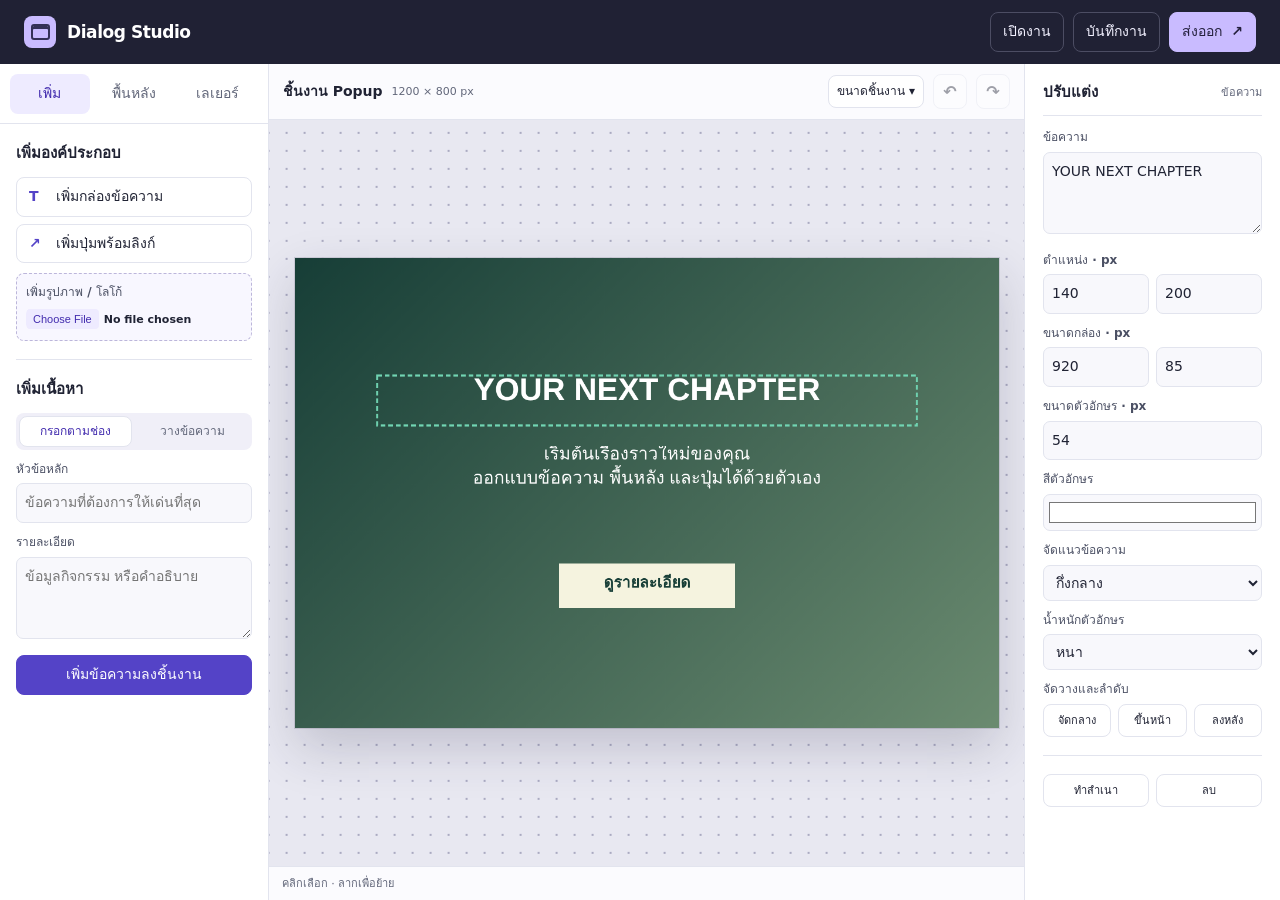
==== dialog-studio/index.html @ 93ad0f3d "Publish Dialog Studio with browser AI" ====
<!doctype html>
<html lang="th"><head><meta charset="utf-8"><meta name="viewport" content="width=device-width,initial-scale=1"><title>Dialog Studio</title>
<style>
:root {
  color-scheme: light;
  --ink: #202334;
  --muted: #62677a;
  --surface: #fff;
  --field: #f8f8fc;
  --line: #e2e4ee;
  --accent: #5443c7;
  --accent-soft: #eeebff;
  --bar: #202134;
  --header-height: 64px;
}
* { box-sizing: border-box; }
[hidden], .hidden { display: none !important; }
body { margin: 0; color: var(--ink); background: #f5f5fa; font: 14px/1.55 system-ui, "Segoe UI", Tahoma, sans-serif; }
button, input, textarea, select { font: inherit; }
button, summary { cursor: pointer; }
button {
  border: 1px solid var(--line);
  border-radius: 8px;
  background: var(--surface);
  color: var(--ink);
  padding: 8px 12px;
  font-weight: 550;
}
button:hover { background: var(--field); border-color: #b8b2dd; }
button:disabled { opacity: .42; cursor: default; }
:focus-visible { outline: 2px solid #7663ee; outline-offset: 3px; }
.primary { background: var(--accent); border-color: var(--accent); color: white; }
.primary:hover { background: #4534b2; border-color: #4534b2; }
.appbar {
  min-height: var(--header-height);
  display: flex;
  align-items: center;
  justify-content: space-between;
  gap: 16px;
  padding: 10px 24px;
  background: var(--bar);
  color: #fff;
}
.brand, .app-actions, .stage-actions, .art-title { display: flex; align-items: center; gap: 9px; }
.brand { gap: 11px; white-space: nowrap; }
.brand strong { font-size: 17px; letter-spacing: -.025em; }
.logo { display: grid; place-items: center; width: 32px; height: 32px; border-radius: 8px; background: #c9bbff; }
.logo::before { content: ""; width: 15px; height: 12px; border: 2px solid #343057; border-radius: 3px; box-shadow: inset 0 3px #343057; }
.appbar .header-action { background: transparent; border-color: #4c4d63; color: #f2f1ff; }
.appbar .header-action:hover { background: #35364f; }
.appbar .primary { background: #c9bbff; border-color: #c9bbff; color: #24203d; }
.appbar .primary:hover { background: #e0d6ff; }
.appbar .primary span { margin-inline-start: 4px; }
.layout {
  display: grid;
  grid-template-columns: clamp(246px, 21vw, 306px) minmax(0, 1fr) clamp(234px, 20vw, 280px);
  height: calc(100dvh - var(--header-height));
}
aside { min-width: 0; background: var(--surface); overflow: auto; scrollbar-width: thin; }
.left { border-right: 1px solid var(--line); }
.right { border-left: 1px solid var(--line); padding: 17px 18px 24px; }
.tool-nav {
  position: sticky;
  top: 0;
  z-index: 1;
  display: grid;
  grid-template-columns: repeat(3, 1fr);
  gap: 4px;
  padding: 10px 10px 9px;
  background: var(--surface);
  border-bottom: 1px solid var(--line);
}
.tool-nav button { border-color: transparent; background: transparent; color: var(--muted); padding-inline: 4px; }
.tool-nav button:hover { background: var(--field); }
.tool-nav button[aria-pressed="true"] { color: #422cae; background: var(--accent-soft); }
.tool-panel { padding: 18px 16px 23px; }
h2 { font-size: 15px; margin: 0 0 12px; }
p { margin: 7px 0; color: var(--muted); font-size: 12px; }
label { display: block; margin: 10px 0 5px; color: #4b5064; font-size: 12px; font-weight: 550; }
label span { color: var(--accent); font-variant-numeric: tabular-nums; }
input, select, textarea {
  width: 100%; min-width: 0; border: 1px solid var(--line); border-radius: 7px;
  background: var(--field); color: var(--ink); padding: 8px;
}
input:disabled { opacity: .45; }
input[type="color"] { height: 37px; padding: 3px; }
input[type="range"] { display: block; accent-color: var(--accent); margin: 4px 0 8px; padding: 0; }
textarea { resize: vertical; min-height: 82px; }
.grid, .group { display: grid; grid-template-columns: repeat(2, minmax(0, 1fr)); gap: 7px; }
.tool, .block-action { width: 100%; }
.tool { display: block; text-align: left; margin-bottom: 7px; }
.tool span { display: inline-block; width: 22px; color: var(--accent); font-weight: 700; }
.block-action { margin-top: 10px; }
.seg { display: grid; grid-template-columns: repeat(2, minmax(0, 1fr)); gap: 4px; padding: 3px; background: #f0eff8; border-radius: 8px; }
.seg button { border-color: transparent; background: transparent; padding: 5px 4px; color: var(--muted); font-size: 12px; }
.seg button.active { border-color: var(--line); background: white; color: #422cae; }
.upload { border: 1px dashed #bcb6da; border-radius: 8px; padding: 9px; background: #f8f7ff; cursor: pointer; }
.upload input { display: block; margin-top: 5px; background: transparent; border: 0; padding: 2px 0; font-size: 11px; }
.upload input::file-selector-button { border: 0; border-radius: 4px; padding: 4px 7px; margin-inline-end: 5px; background: var(--accent-soft); color: #422cae; cursor: pointer; }
.panel-rule, .divider { border-top: 1px solid var(--line); margin: 18px 0; }
.tool-panel details { border-bottom: 1px solid var(--line); }
.tool-panel summary { padding: 11px 0; font-weight: 600; }
.detail-body { padding-bottom: 12px; }
.layer { display: grid; margin-bottom: 6px; }
.layer button { min-width: 0; overflow: hidden; text-overflow: ellipsis; white-space: nowrap; text-align: left; }
.layer .selected { background: var(--accent-soft); border-color: #b9acf4; color: #422cae; }
.stage { min-width: 0; min-height: 0; display: flex; flex-direction: column; }
.stage-top {
  display: flex; align-items: center; justify-content: space-between; flex-wrap: wrap;
  gap: 8px; padding: 10px 14px; background: #fbfbfe; border-bottom: 1px solid var(--line);
}
.art-title { flex-wrap: wrap; gap: 6px 9px; }
.art-title strong { font-size: 14px; }
#dimensions, #selectionKind { font-size: 11px; color: var(--muted); font-variant-numeric: tabular-nums; }
.stage-actions button { min-width: 34px; padding: 5px 8px; font-size: 16px; line-height: 1.45; }
.size-control { position: relative; }
.size-control summary {
  list-style: none; white-space: nowrap; border: 1px solid var(--line); border-radius: 8px;
  background: var(--surface); padding: 6px 8px; font-size: 12px;
}
.size-control summary::-webkit-details-marker { display: none; }
.size-control summary::after { content: " ▾"; }
.size-popover {
  z-index: 2; position: absolute; inset: calc(100% + 7px) auto auto 0; width: 204px;
  padding: 10px 12px 12px; border: 1px solid var(--line); border-radius: 9px;
  background: var(--surface); box-shadow: 0 12px 28px #25234322;
}
.workspace {
  display: grid;
  place-items: center;
  grid-template: minmax(0, 1fr) / minmax(0, 1fr);
  flex: 1 1 auto;
  min-height: 0;
  padding: clamp(12px, 2vw, 30px);
  background: #e8e8f1 radial-gradient(#aaaac1 1px, transparent 1px) 50% 50% / 18px 18px;
  overflow: hidden;
  container-type: size;
}
canvas { display: block; }
#art {
  max-width: 100%;
  max-height: 100cqh;
  width: auto;
  height: auto;
  box-shadow: 0 20px 48px #25234332, 0 0 0 1px #39375124;
  touch-action: none;
}
.stage-note {
  display: flex; flex-wrap: wrap; gap: 4px 16px; padding: 8px 13px;
  background: #fbfbfe; border-top: 1px solid var(--line); color: var(--muted); font-size: 11px;
}
#status { color: #4a399c; overflow-wrap: anywhere; }
.inspector-heading {
  display: flex; align-items: center; justify-content: space-between; gap: 5px;
  border-bottom: 1px solid var(--line); padding-bottom: 11px; margin-bottom: 12px;
}
.inspector-heading h2 { margin: 0; }
#properties > .grid { margin-bottom: 3px; }
#properties > div:first-child > label { margin-top: 0; }
.right .group { grid-template-columns: repeat(auto-fit, minmax(56px, 1fr)); }
.right .group button { font-size: 11px; padding: 7px 3px; }
.empty { color: var(--muted); padding: 10px 0; }
.export {
  width: min(480px, calc(100% - 24px)); max-height: calc(100dvh - 24px); overflow: auto;
  padding: 20px; border: 1px solid var(--line); border-radius: 14px;
  color: var(--ink); background: var(--surface); box-shadow: 0 22px 75px #201b464d;
}
.export::backdrop { background: #1f1c3a80; }
.export-heading { display: flex; justify-content: space-between; gap: 12px; }
.export-heading h2 { font-size: 18px; margin-bottom: 4px; }
.export-heading button { font-size: 20px; line-height: 1; }
.export .group { margin-top: 12px; grid-template-columns: repeat(6, minmax(0, 1fr)); }
.export .group button { grid-column: span 3; }
.export .group [data-format] { grid-column: span 2; }
#codeOutput { min-height: 120px; font: 12px/1.5 monospace; margin-top: 10px; }
#exportStatus:empty { display: none; }
@media (max-width: 860px) {
  .layout { height: auto; grid-template-columns: minmax(225px, 1fr) minmax(225px, 1fr); }
  .stage { grid-column: 1 / -1; grid-row: 1; }
  .workspace { flex-basis: clamp(240px, 63vw, 480px); }
  .right { border-left: 0; }
  .left, .right { border-top: 1px solid var(--line); overflow: visible; }
  .tool-nav { position: static; }
}
@media (max-width: 490px) {
  .appbar { padding-inline: 10px; flex-wrap: wrap; gap: 8px; }
  .app-actions { flex-wrap: wrap; gap: 4px; }
  .app-actions button { padding-inline: 7px; font-size: 12px; }
  .layout { grid-template-columns: minmax(0, 1fr); }
  .left { border-right: 0; }
  .stage-top { padding-inline: 10px; }
  .size-popover { inset-inline-start: 0; }
}
</style></head><body>
<header class="appbar">
  <div class="brand"><span class="logo" aria-hidden="true"></span><strong>Dialog Studio</strong></div>
  <div class="app-actions">
    <button id="loadProject" class="header-action" type="button">เปิดงาน</button>
    <button id="saveProject" class="header-action" type="button">บันทึกงาน</button>
    <button id="openExport" class="primary" type="button">ส่งออก <span aria-hidden="true">↗</span></button>
  </div>
  <input id="projectFile" type="file" accept="application/json,.json" hidden>
</header>
<div class="layout">
  <aside class="left" aria-label="เครื่องมือออกแบบ">
    <nav class="tool-nav" aria-label="แผงเครื่องมือ">
      <button type="button" aria-pressed="true" aria-controls="elementsPanel">เพิ่ม</button>
      <button type="button" aria-pressed="false" aria-controls="backgroundPanel">พื้นหลัง</button>
      <button type="button" aria-pressed="false" aria-controls="layersPanel">เลเยอร์</button>
    </nav>
    <section id="elementsPanel" class="tool-panel">
      <h2>เพิ่มองค์ประกอบ</h2>
      <button class="tool" id="addText"><span>T</span> เพิ่มกล่องข้อความ</button><button class="tool" id="addButton"><span>↗</span> เพิ่มปุ่มพร้อมลิงก์</button><label class="upload">เพิ่มรูปภาพ / โลโก้<input type="file" id="imageFile" accept="image/png,image/jpeg,image/webp"></label>
      <div class="panel-rule"></div>
      <h2>เพิ่มเนื้อหา</h2>
      <div class="seg"><button id="guidedTab" class="active">กรอกตามช่อง</button><button id="pasteTab">วางข้อความ</button></div>
<div id="guided"><label for="headingInput">หัวข้อหลัก</label><input id="headingInput" placeholder="ข้อความที่ต้องการให้เด่นที่สุด"><label for="bodyInput">รายละเอียด</label><textarea id="bodyInput" placeholder="ข้อมูลกิจกรรม หรือคำอธิบาย"></textarea></div>
<div id="pasted" class="hidden"><label for="pasteInput">วางข้อความทั้งหมด</label><textarea id="pasteInput" placeholder="บรรทัดแรกเป็นหัวข้อ&#10;บรรทัดถัดไปเป็นรายละเอียด" style="min-height:145px"></textarea><p>ใช้บรรทัดแรกเป็นหัวข้อ เก็บข้อความที่เหลือเป็นรายละเอียด</p></div><button id="addContent" class="primary block-action">เพิ่มข้อความลงชิ้นงาน</button>
    </section>
    <section id="backgroundPanel" class="tool-panel" hidden>
      <h2>ออกแบบพื้นหลัง</h2>
      <details open><summary>ลวดลาย</summary>
        <div class="detail-body">
          <label for="patternCategory">หมวดลวดลาย</label>
          <select id="patternCategory"><option value="">ทุกหมวด</option></select>
          <details>
            <summary>สีและความเข้มลวดลาย</summary>
            <label for="bgAccent">สีลวดลาย</label>
            <input id="bgAccent" type="color" value="#dcebc4">
            <label for="bgIntensity">ความเข้ม <span id="bgIntensityValue">25%</span></label>
            <input id="bgIntensity" type="range" min="0" max="70" value="25">
            <button id="randomBg" type="button" class="block-action">สุ่มลวดลายใหม่</button>
          </details>
          <div id="patternGallery" role="group" aria-label="ตัวอย่างลวดลายพื้นหลัง"></div>
        </div>
      </details>
      <details><summary>สีและความโปร่งใส</summary>
        <div class="detail-body">
          <label for="bgStyle">สไตล์สำเร็จรูป</label><select id="bgStyle"><option value="plain">เรียบ · ไล่สี</option><option value="corporate">องค์กร · เส้นเรขาคณิต</option><option value="luxury">เรียบหรู · เส้นโค้ง</option><option value="nature">ธรรมชาติ · รูปทรงออร์แกนิก</option><option value="tech">เทคโนโลยี · จุดและกริด</option><option value="celebration">เทศกาล · กระดาษโปรย</option></select>
          <label for="bgFillMode">รูปแบบสีพื้น</label>
          <select id="bgFillMode">
            <option value="gradient">ไล่สีหลายสี</option>
            <option value="solid">สีเดียวจากจานสี</option>
            <option value="bands">แถบสีหลายสี</option>
          </select>
          <div id="bgPalettePreview" aria-hidden="true"></div>
          <p id="bgPaletteHint"></p>
          <div id="bgPalette" role="group" aria-label="จุดสีพื้นหลัง"></div>
          <button id="addBgColor" type="button" class="block-action">＋ เพิ่มสี</button>
          <div id="bgAngleControls">
            <label for="bgAngle">ทิศทางสี <span id="bgAngleValue">135°</span></label>
            <input id="bgAngle" type="range" min="0" max="360" value="135">
          </div>
          <label for="bgOpacity">ความทึบสี BG <span id="bgOpacityValue">100%</span></label>
          <input id="bgOpacity" type="range" min="0" max="100" value="100">
        </div>
      </details>
      <details><summary>รูปพื้นหลัง</summary>
        <div class="detail-body"><label class="upload">อัปโหลดภาพ BG<input id="bgFile" type="file" accept="image/png,image/jpeg,image/webp"></label><label for="bgShade">เงาทับภาพ <span id="bgShadeValue">0%</span></label><input id="bgShade" type="range" min="0" max="80" value="0"><button id="clearBg" style="width:100%;margin-top:8px">ลบภาพ · ใช้พื้นหลังที่ออกแบบ</button></div>
      </details>
    </section>
    <section id="layersPanel" class="tool-panel" hidden>
      <h2>เลเยอร์</h2>
      <div id="layers"></div>
    </section>
  </aside>
  <main class="stage" aria-label="ชิ้นงาน">
    <div class="stage-top">
      <div class="art-title"><strong>ชิ้นงาน Popup</strong><span id="dimensions"></span></div>
      <div class="stage-actions">
        <details class="size-control">
          <summary>ขนาดชิ้นงาน</summary>
          <div class="size-popover"><div class="grid"><div><label for="w">กว้าง · px</label><input id="w" type="number" min="240" max="4000" value="1200"></div><div><label for="h">สูง · px</label><input id="h" type="number" min="180" max="4000" value="800"></div></div><button id="resize" class="block-action">ใช้ขนาดนี้</button></div>
        </details>
        <button id="undo" type="button" aria-label="ย้อนกลับ" title="ย้อนกลับ">↶</button>
        <button id="redo" type="button" aria-label="ทำซ้ำ" title="ทำซ้ำ">↷</button>
      </div>
    </div>
    <div class="workspace"><canvas id="art" width="1200" height="800" tabindex="0" aria-label="พื้นที่ออกแบบ คลิกเลือกและลากย้ายองค์ประกอบ ใช้ปุ่มลูกศรเพื่อขยับ"></canvas></div>
    <div class="stage-note"><span>คลิกเลือก · ลากเพื่อย้าย</span><span id="status" role="status" aria-live="polite"></span></div>
  </main>
  <aside class="right"><div class="inspector-heading"><h2>ปรับแต่ง</h2><span id="selectionKind"></span></div><div id="empty" class="empty">เลือกข้อความ รูปภาพ หรือปุ่มบนชิ้นงาน เพื่อปรับแต่งที่นี่</div><div id="properties" class="hidden"><div><label for="content">ข้อความ</label><textarea id="content"></textarea></div><div id="urlWrap"><label for="url">ลิงก์ปลายทางปุ่ม</label><input id="url" placeholder="https://example.com"></div><div><label>ตำแหน่ง · px</label><div class="grid"><input id="x" type="number" aria-label="ตำแหน่ง X"><input id="y" type="number" aria-label="ตำแหน่ง Y"></div></div><div><label>ขนาดกล่อง · px</label><div class="grid"><input id="ew" type="number" min="20" aria-label="ความกว้างองค์ประกอบ"><input id="eh" type="number" min="20" aria-label="ความสูงองค์ประกอบ"></div></div><div id="fontWrap"><label for="fontSize">ขนาดตัวอักษร · px</label><input id="fontSize" type="number" min="8" max="400"></div><div><label for="color">สีตัวอักษร</label><input id="color" type="color"></div><div id="fillWrap"><label for="fill">สีปุ่ม</label><input id="fill" type="color"></div><div><label for="align">จัดแนวข้อความ</label><select id="align"><option value="left">ชิดซ้าย</option><option value="center">กึ่งกลาง</option><option value="right">ชิดขวา</option></select></div><div><label for="weight">น้ำหนักตัวอักษร</label><select id="weight"><option value="400">ปกติ</option><option value="700">หนา</option></select></div><div><label>จัดวางและลำดับ</label><div class="group"><button id="center">จัดกลาง</button><button id="forward">ขึ้นหน้า</button><button id="backward">ลงหลัง</button></div></div><div><div class="divider"></div><div class="group"><button id="duplicate">ทำสำเนา</button><button id="delete">ลบ</button></div></div></div></aside>
</div>
<dialog id="exportDialog" class="export" aria-labelledby="exportTitle">
  <div class="export-heading">
    <div><h2 id="exportTitle">ส่งออกชิ้นงาน</h2><p>ดาวน์โหลดเป็นภาพ หรือเลือก HTML เพื่อให้ปุ่มคลิกได้</p></div>
    <form method="dialog"><button type="submit" autofocus aria-label="ปิดหน้าต่างส่งออก">×</button></form>
  </div>
  <div class="group"><button data-format="image/png">PNG</button><button data-format="image/jpeg">JPG</button><button data-format="image/webp">WebP</button><button id="exportHtml" class="primary">ดาวน์โหลด HTML</button><button id="showCode">ดูโค้ด</button></div><textarea id="codeOutput" readonly class="hidden" aria-label="โค้ด HTML สำหรับนำไปใช้"></textarea>
  <p id="exportStatus" role="status" aria-live="polite"></p>
</dialog>
<script>
const $=id=>document.getElementById(id),canvas=$('art'),ctx=canvas.getContext('2d');
let state={w:1200,h:800,bgA:'#173e37',bgB:'#6b8b70',bgImage:'',items:[{id:1,type:'text',text:'YOUR NEXT CHAPTER',x:140,y:200,w:920,h:85,size:54,color:'#ffffff',align:'center',weight:'700'},{id:2,type:'text',text:'เริ่มต้นเรื่องราวใหม่ของคุณ\nออกแบบข้อความ พื้นหลัง และปุ่มได้ด้วยตัวเอง',x:170,y:320,w:860,h:130,size:30,color:'#ffffff',align:'center',weight:'400'},{id:3,type:'button',text:'ดูรายละเอียด',url:'https://example.com',x:450,y:520,w:300,h:76,size:26,color:'#173e37',fill:'#f5f3df',align:'center',weight:'700'}]},selected=1,history=[],future=[],drag=null,mode='guided',images=new Map();
function notice(text) {
  $('status').textContent = text;
  if ($('exportDialog').open) $('exportStatus').textContent = text;
}
function snapshot(){return JSON.stringify(state)}function remember(){history.push(snapshot());if(history.length>40)history.shift();future=[]}function current(){return state.items.find(i=>i.id===selected)}function uid(){return Date.now()+Math.random()}
function imageFor(src){if(!src)return null;if(!images.has(src)){const image=new Image();images.set(src,image);image.onload=()=>draw();image.src=src}const image=images.get(src);return image.complete&&image.naturalWidth?image:null}
const imageShapes = {
  rectangle: 'สี่เหลี่ยม',
  rounded: 'มุมมน',
  circle: 'วงกลม',
  ellipse: 'วงรี',
  diamond: 'ข้าวหลามตัด',
  hexagon: 'หกเหลี่ยม',
  arch: 'ซุ้มโค้ง',
  heart: 'หัวใจ',
  polygon: 'กำหนดเอง'
};

function imageShape(item) {
  return Object.hasOwn(imageShapes, item.imageShape) ? item.imageShape : 'rectangle';
}

function imageShapeBounds(item, shape) {
  const { x, y, w, h } = item;
  if (shape !== 'circle') return { x, y, w, h };
  const diameter = Math.min(w, h);
  return { x: x + (w - diameter) / 2, y: y + (h - diameter) / 2, w: diameter, h: diameter };
}

const MAX_FRAME_POINTS = 16;
const defaultFramePoints = [
  { x: 20, y: 0 }, { x: 80, y: 0 }, { x: 100, y: 50 },
  { x: 80, y: 100 }, { x: 20, y: 100 }, { x: 0, y: 50 }
];

function framePoints(item) {
  const points = item.framePoints;
  if (Array.isArray(points) && points.length >= 3 && points.length <= MAX_FRAME_POINTS &&
      points.every(point => point && ['x', 'y'].every(axis =>
        Number.isFinite(point[axis]) && point[axis] >= 0 && point[axis] <= 100))) return points;
  return defaultFramePoints;
}

function imageClipPath(shape, { x, y, w, h }, item = {}) {
  const path = new Path2D();
  if (shape === 'polygon') {
    for (const point of framePoints(item)) {
      path.lineTo(x + w * point.x / 100, y + h * point.y / 100);
    }
  } else if (shape === 'rounded') {
    const shortSide = Math.min(w, h);
    const radius = imageCropValue(item, 'frameRadius', 36, 0, 100) * shortSide / 200;
    path.roundRect(x, y, w, h, radius);
  } else if (shape === 'circle' || shape === 'ellipse') {
    path.ellipse(x + w / 2, y + h / 2, w / 2, h / 2, 0, 0, Math.PI * 2);
  } else if (shape === 'diamond') {
    path.moveTo(x + w / 2, y);
    path.lineTo(x + w, y + h / 2);
    path.lineTo(x + w / 2, y + h);
    path.lineTo(x, y + h / 2);
  } else if (shape === 'hexagon') {
    path.moveTo(x + w * .25, y);
    path.lineTo(x + w * .75, y);
    path.lineTo(x + w, y + h / 2);
    path.lineTo(x + w * .75, y + h);
    path.lineTo(x + w * .25, y + h);
    path.lineTo(x, y + h / 2);
  } else if (shape === 'arch') {
    path.ellipse(x + w / 2, y + h * .48, w / 2, h * .48, 0, Math.PI, Math.PI * 2);
    path.lineTo(x + w, y + h);
    path.lineTo(x, y + h);
  } else if (shape === 'heart') {
    path.moveTo(x + w / 2, y + h * .22);
    path.bezierCurveTo(x + w * .24, y - h * .18, x, y + h * .04, x, y + h * .38);
    path.bezierCurveTo(x, y + h * .65, x + w * .34, y + h * .88, x + w / 2, y + h);
    path.bezierCurveTo(x + w * .66, y + h * .88, x + w, y + h * .65, x + w, y + h * .38);
    path.bezierCurveTo(x + w, y + h * .04, x + w * .76, y - h * .18, x + w / 2, y + h * .22);
  } else {
    path.rect(x, y, w, h);
  }
  path.closePath();
  return path;
}

function imageCropValue(item, key, fallback, min, max) {
  const value = item[key];
  return Number.isFinite(value) ? Math.max(min, Math.min(max, value)) : fallback;
}

function drawCover(context, image, { x, y, w, h }, zoom = 1, panX = .5, panY = .5) {
  const scale = Math.max(w / image.width, h / image.height) * zoom;
  const imageWidth = image.width * scale;
  const imageHeight = image.height * scale;
  context.drawImage(image, x + (w - imageWidth) * panX, y + (h - imageHeight) * panY, imageWidth, imageHeight);
}

function cover(context, image, x, y, w, h) {
  context.save();
  context.beginPath();
  context.rect(x, y, w, h);
  context.clip();
  drawCover(context, image, { x, y, w, h });
  context.restore();
}

function paintImage(context, item) {
  const image = imageFor(item.src);
  if (!image || item.w <= 0 || item.h <= 0) return;
  const shape = imageShape(item);
  const bounds = imageShapeBounds(item, shape);
  const path = imageClipPath(shape, bounds, item);
  context.clip(path);
  const zoom = imageCropValue(item, 'cropZoom', 100, 100, 300) / 100;
  const panX = imageCropValue(item, 'cropX', 50, 0, 100) / 100;
  const panY = imageCropValue(item, 'cropY', 50, 0, 100) / 100;
  const angle = imageCropValue(item, 'cropRotation', 0, -180, 180) * Math.PI / 180;
  if (angle || item.cropFlipX || item.cropFlipY) {
    // Cover the shape even after the source image has been rotated.
    const cos = Math.abs(Math.cos(angle));
    const sin = Math.abs(Math.sin(angle));
    const w = bounds.w * cos + bounds.h * sin;
    const h = bounds.w * sin + bounds.h * cos;
    context.save();
    context.translate(bounds.x + bounds.w / 2, bounds.y + bounds.h / 2);
    context.rotate(angle);
    context.scale(item.cropFlipX ? -1 : 1, item.cropFlipY ? -1 : 1);
    drawCover(context, image, { x: -w / 2, y: -h / 2, w, h }, zoom, panX, panY);
    context.restore();
  } else {
    drawCover(context, image, bounds, zoom, panX, panY);
  }
  const border = imageCropValue(item, 'frameBorder', 0, 0, 100);
  if (border > 0) {
    context.lineWidth = border * 2;
    context.lineJoin = 'round';
    context.strokeStyle = /^#[\da-f]{6}$/i.test(item.frameBorderColor) ? item.frameBorderColor : '#ffffff';
    context.stroke(path);
  }
}

function itemContainsPoint(item, { x, y }) {
  if (x < item.x || x > item.x + item.w || y < item.y || y > item.y + item.h) return false;
  if (item.type !== 'image' || imageShape(item) === 'rectangle') return true;
  const shape = imageShape(item);
  return ctx.isPointInPath(imageClipPath(shape, imageShapeBounds(item, shape), item), x, y);
}
function linesFor(context,text,width){const lines=[];for(const paragraph of text.split('\n')){let line='';for(const char of Array.from(paragraph)){if(line&&context.measureText(line+char).width>width){lines.push(line);line=char}else line+=char}lines.push(line)}return lines}
// New motifs share a scale based on the short side, so they work on tall and wide popups.
const tilePatterns = {
  hex(context, size) {
    for (let side = 0; side < 6; side++) {
      const angle = Math.PI / 3 * side;
      context.lineTo(Math.cos(angle) * size * .5, Math.sin(angle) * size * .5);
    }
    context.closePath();
  },
  chevron(context, size) {
    context.moveTo(-size * .48, -size * .2);
    context.lineTo(0, size * .25);
    context.lineTo(size * .48, -size * .2);
  },
  crosses(context, size) {
    context.moveTo(-size * .24, 0);
    context.lineTo(size * .24, 0);
    context.moveTo(0, -size * .24);
    context.lineTo(0, size * .24);
  },
  diamonds(context, size) {
    context.moveTo(0, -size * .38);
    context.lineTo(size * .28, 0);
    context.lineTo(0, size * .38);
    context.lineTo(-size * .28, 0);
    context.closePath();
  },
  arches(context, size) {
    context.arc(0, size * .2, size * .43, Math.PI, Math.PI * 2);
    context.moveTo(-size * .27, size * .2);
    context.arc(0, size * .2, size * .27, Math.PI, Math.PI * 2);
  },
  sparkles(context, size) {
    context.moveTo(0, -size * .34);
    context.quadraticCurveTo(size * .05, -size * .04, size * .28, 0);
    context.quadraticCurveTo(size * .05, size * .04, 0, size * .34);
    context.quadraticCurveTo(-size * .05, size * .04, -size * .28, 0);
    context.quadraticCurveTo(-size * .05, -size * .04, 0, -size * .34);
  }
};

function paintExtraPattern(context, pattern, width, height, random) {
  const shortSide = Math.min(width, height);
  const size = shortSide / 8;
  const xOffset = random() * size;
  const yOffset = random() * size;
  context.lineWidth = Math.max(.65, shortSide / 500);

  if (Object.hasOwn(tilePatterns, pattern)) {
    const drawTile = tilePatterns[pattern];
    const rowHeight = pattern === 'hex' ? size * .86 : size;
    for (let row = 0, y = yOffset - size; y < height + size; y += rowHeight, row++) {
      const offset = row % 2 ? size * .5 : 0;
      for (let x = xOffset - 2 * size + offset; x < width + size; x += size) {
        context.save();
        context.translate(x, y);
        context.beginPath();
        drawTile(context, size);
        context.stroke();
        context.restore();
      }
    }
  } else if (pattern === 'pinstripe') {
    for (let x = xOffset % (size / 2); x < width; x += size / 2) {
      context.fillRect(x, 0, context.lineWidth * 1.4, height);
    }
  } else if (pattern === 'checker') {
    for (let row = 0, y = yOffset - size; y < height; y += size, row++) {
      const offset = row % 2 ? size : 0;
      for (let x = xOffset + offset - 2 * size; x < width; x += size * 2) {
        context.fillRect(x, y, size, size);
      }
    }
  } else if (pattern === 'bubbles' || pattern === 'grain') {
    const fine = pattern === 'grain';
    const count = fine ? 1400 : 42;
    for (let index = 0; index < count; index++) {
      const x = random() * width;
      const y = random() * height;
      const radius = size * (fine ? .012 + random() * .023 : .08 + random() * .5);
      context.beginPath();
      context.arc(x, y, radius, 0, Math.PI * 2);
      if (fine) context.fill();
      else context.stroke();
    }
  } else if (pattern === 'contours') {
    const centerX = width * (.15 + random() * .7);
    const centerY = height * (.15 + random() * .7);
    const phase = random() * Math.PI * 2;
    for (let ring = 1; ring <= 15; ring++) {
      context.beginPath();
      for (let point = 0; point <= 72; point++) {
        const angle = point / 72 * Math.PI * 2;
        const radius = ring * size * .46 * (1 + .16 * Math.sin(3 * angle + phase));
        context.lineTo(centerX + Math.cos(angle) * radius, centerY + Math.sin(angle) * radius);
      }
      context.closePath();
      context.stroke();
    }
  } else if (pattern === 'ribbons') {
    const rise = (random() - .5) * height * .6;
    for (let index = 0; index < 5; index++) {
      const y = height * (.32 + index * .13);
      context.beginPath();
      context.moveTo(0, y);
      context.bezierCurveTo(width * .28, y - height * .42, width * .68, y + height * .36, width, y + rise);
      context.lineWidth = size * (.1 + index * .04);
      context.stroke();
    }
  }
}

const MAX_BACKGROUND_COLORS = 8;

function backgroundStops(design) {
  const validColor = color => typeof color === 'string' && /^#[\da-f]{6}$/i.test(color);
  const saved = Array.isArray(design.bgStops)
    ? design.bgStops.slice(0, MAX_BACKGROUND_COLORS).filter(stop =>
      validColor(stop?.color) && Number.isFinite(stop.position) && stop.position >= 0 && stop.position <= 100)
    : [];
  if (saved.length >= 2) return saved;
  return [
    { color: validColor(design.bgA) ? design.bgA : '#173e37', position: 0 },
    { color: validColor(design.bgB) ? design.bgB : '#6b8b70', position: 100 }
  ];
}

function solidColorIndex(design, stops) {
  const index = design.bgSolidIndex;
  return Number.isInteger(index) && index >= 0 && index < stops.length ? index : 0;
}

function backgroundFillStops(stops, mode) {
  const sorted = [...stops].sort((a, b) => a.position - b.position);
  if (mode !== 'bands') return sorted;
  // Meeting halfway between the color positions keeps the edges sharp.
  const edges = [{ color: sorted[0].color, position: 0 }];
  for (let index = 1; index < sorted.length; index++) {
    const previous = sorted[index - 1];
    const next = sorted[index];
    const position = (previous.position + next.position) / 2;
    edges.push({ color: previous.color, position }, { color: next.color, position });
  }
  edges.push({ color: sorted.at(-1).color, position: 100 });
  return edges;
}

function backgroundFill(context, design) {
  const stops = backgroundStops(design);
  if (design.bgFillMode === 'solid') return stops[solidColorIndex(design, stops)].color;
  const { w, h } = design;
  const angle = ((design.bgAngle ?? 135) - 90) * Math.PI / 180;
  const dx = Math.cos(angle);
  const dy = Math.sin(angle);
  const radius = (Math.abs(w * dx) + Math.abs(h * dy)) / 2;
  const gradient = context.createLinearGradient(
    w / 2 - dx * radius, h / 2 - dy * radius, w / 2 + dx * radius, h / 2 + dy * radius
  );
  for (const { color, position } of backgroundFillStops(stops, design.bgFillMode)) {
    gradient.addColorStop(position / 100, color);
  }
  return gradient;
}

function paintBackground(context, design = state){
 const { w, h } = design;
 const bg = imageFor(design.bgImage);
 const imageBehind = design.bgLayer === 'behind';
 context.clearRect(0,0,w,h);
 if(bg&&imageBehind)cover(context,bg,0,0,w,h);
 context.save();context.globalAlpha=(design.bgOpacity??100)/100*(bg&&imageBehind?(design.bgColorOpacity??40)/100:1);context.fillStyle=backgroundFill(context, design);context.fillRect(0,0,w,h);context.restore();
 if(bg&&!imageBehind)cover(context,bg,0,0,w,h);
 context.save();context.beginPath();context.rect(0,0,w,h);context.clip();context.globalAlpha=(design.bgIntensity??25)/100;context.strokeStyle=design.bgAccent||'#dcebc4';context.fillStyle=design.bgAccent||'#dcebc4';context.lineWidth=Math.max(1,w/700);
 let seed=(design.bgSeed??41)>>>0;const random=()=>{seed=(Math.imul(seed,1664525)+1013904223)>>>0;return seed/4294967296};const style=design.bgPattern??design.bgStyle??'plain';
 if(style==='diagonal'){const step=w/22,offset=(design.bgSeed??41)%step;for(let x=-h-w;x<w+h;x+=step){context.beginPath();context.moveTo(x+offset,0);context.lineTo(x+h+offset,h);context.stroke()}}
 if(style==='grid'){const step=w/20;for(let x=0;x<=w;x+=step){context.beginPath();context.moveTo(x,0);context.lineTo(x,h);context.stroke()}for(let y=0;y<=h;y+=step){context.beginPath();context.moveTo(0,y);context.lineTo(w,y);context.stroke()}}
 if(style==='waves'){const phase=((design.bgSeed??41)%100)/100*Math.PI*2;for(let n=0;n<12;n++){context.beginPath();for(let x=0;x<=w;x+=w/150){const y=h*(.08+n*.077)+Math.sin(x/w*Math.PI*3+phase)*h*.045;x===0?context.moveTo(x,y):context.lineTo(x,y)}context.stroke()}}
 if(style==='dots'){const step=w/28;for(let x=step/2;x<w;x+=step)for(let y=step/2;y<h;y+=step){context.beginPath();context.arc(x,y,w/800+1,0,Math.PI*2);context.fill()}}
 if(style==='frame'){for(let n=0;n<3;n++){const pad=w*(.025+n*.012);context.strokeRect(pad,pad,w-pad*2,h-pad*2)}}
 if(style==='rays'){const cx=w*(.1+random()*.8),cy=h*(.1+random()*.8);for(let n=0;n<40;n++){const a=n/40*Math.PI*2;context.beginPath();context.moveTo(cx,cy);context.lineTo(cx+Math.cos(a)*(w+h),cy+Math.sin(a)*(w+h));context.stroke()}}
 if(style==='corporate'){for(let n=0;n<14;n++){const left=n%2===0,x=left?random()*w*.18:w*(.82+random()*.18),y=random()*h,s=w*(.06+random()*.18);context.save();context.translate(x,y);context.rotate(Math.PI/4);context.strokeRect(-s/2,-s/2,s,s);context.restore()}}
 if(style==='luxury'){for(let n=0;n<18;n++){context.beginPath();context.ellipse(w*(n%2?1.08:-.08),h*.55,w*(.2+n*.012),h*(.3+n*.018),.2+random()*.2,0,Math.PI*2);context.stroke()}}
 if(style==='nature'){for(let n=0;n<18;n++){const x=n%2?w*(.87+random()*.13):w*random()*.13,y=random()*h;context.beginPath();context.ellipse(x,y,w*(.015+random()*.055),h*(.035+random()*.09),random()*Math.PI,0,Math.PI*2);context.fill()}}
 if(style==='tech'){const step=Math.max(22,w/25);for(let x=step/2;x<w;x+=step)for(let y=step/2;y<h;y+=step){if(x>w*.23&&x<w*.77&&y>h*.2&&y<h*.8)continue;context.beginPath();context.arc(x,y,Math.max(1.5,w/650),0,Math.PI*2);context.fill();if(random()>.72){context.beginPath();context.moveTo(x,y);context.lineTo(x+step,y);context.lineTo(x+step,y+step);context.stroke()}}}
 if(style==='celebration'){for(let n=0;n<100;n++){const x=random()*w,y=random()*h;if(x>w*.2&&x<w*.8&&y>h*.18&&y<h*.82)continue;context.save();context.translate(x,y);context.rotate(random()*Math.PI);if(n%3===0){context.beginPath();context.arc(0,0,w*.003,0,Math.PI*2);context.fill()}else context.fillRect(0,0,w*(.004+random()*.009),h*.006);context.restore()}}
 paintExtraPattern(context, style, w, h, random);
 context.restore();const shade=(design.bgShade??0)/100;if(shade){context.fillStyle=`rgba(0,0,0,${shade})`;context.fillRect(0,0,w,h)}
}
function paint(context,selection=false){paintBackground(context);
for(const i of state.items){context.save();if(i.type==='image'){paintImage(context,i)}else{if(i.type==='button')paintButton(context,i);context.beginPath();context.rect(i.x,i.y,i.w,i.h);context.clip();context.font=`${i.weight} ${i.size}px Arial,"Segoe UI",sans-serif`;context.fillStyle=i.color;context.textBaseline='top';context.textAlign=i.align;const padding=i.type==='button'?12:0,lines=linesFor(context,i.text,Math.max(1,i.w-padding*2)),lh=i.size*1.35,total=lines.length*lh,x=i.align==='center'?i.x+i.w/2:i.align==='right'?i.x+i.w-padding:i.x+padding,y=i.type==='button'?i.y+(i.h-total)/2:i.y;lines.forEach((line,n)=>context.fillText(line,x,y+n*lh))}context.restore();if(selection&&i.id===selected){context.save();context.strokeStyle='#71d5b3';context.lineWidth=2*state.w/Math.max(1,canvas.clientWidth);context.setLineDash([8,5]);context.strokeRect(i.x,i.y,i.w,i.h);context.restore()}}
}
function paintButton(context,i){context.save();context.beginPath();const border=i.borderWidth??0,inset=border/2;context.roundRect(i.x+inset,i.y+inset,Math.max(1,i.w-border),Math.max(1,i.h-border),Math.max(0,Math.min(i.radius??0,i.w/2,i.h/2)));if(i.buttonStyle!=='outline'&&i.buttonStyle!=='text'){context.globalAlpha=(i.fillOpacity??100)/100;context.fillStyle=i.fill;if(i.buttonStyle==='gradient'){const g=context.createLinearGradient(i.x,i.y,i.x+i.w,i.y+i.h);g.addColorStop(0,i.fill);g.addColorStop(1,i.fillEnd||'#528b76');context.fillStyle=g}if(i.shadow){context.shadowColor='#00000040';context.shadowBlur=12;context.shadowOffsetY=5}context.fill()}context.shadowColor='transparent';context.globalAlpha=1;if(i.buttonStyle!=='text'&&(border>0||i.buttonStyle==='outline')){context.strokeStyle=i.borderColor||i.color;context.lineWidth=border||2;context.stroke()}context.restore()}
function draw(){if(canvas.width!==state.w)canvas.width=state.w;if(canvas.height!==state.h)canvas.height=state.h;paint(ctx,true);$('dimensions').textContent=`${state.w} × ${state.h} px`;$('undo').disabled=!history.length;$('redo').disabled=!future.length}
function panel(){const i=current();$('properties').classList.toggle('hidden',!i);$('empty').classList.toggle('hidden',!!i);if(i){for(const [id,key]of Object.entries({content:'text',url:'url',x:'x',y:'y',ew:'w',eh:'h',fontSize:'size',color:'color',fill:'fill',align:'align',weight:'weight'}))$(id).value=i[key]??'';$('urlWrap').classList.toggle('hidden',i.type!=='button');$('fillWrap').classList.toggle('hidden',i.type!=='button')}const layers=$('layers');layers.replaceChildren();[...state.items].reverse().forEach(item=>{const row=document.createElement('div');row.className='layer';const b=document.createElement('button');b.textContent=item.type==='image'?'รูปภาพ / โลโก้':item.text||'ข้อความว่าง';b.classList.toggle('selected',item.id===selected);b.onclick=()=>{selected=item.id;refresh()};row.append(b);layers.append(row)})}
function refresh(){draw();panel();syncBackgroundControls()}
function syncBackgroundControls(){for(const [id,fallback]of Object.entries({bgStyle:'plain',bgAccent:'#dcebc4',bgIntensity:25,bgAngle:135,bgShade:0,bgLayer:'front',bgColorOpacity:40})){if($(id))$(id).value=state[id]??fallback}$('bgIntensityValue').textContent=(state.bgIntensity??25)+'%';$('bgAngleValue').textContent=(state.bgAngle??135)+'°';$('bgShadeValue').textContent=(state.bgShade??0)+'%';if($('bgColorOpacityValue'))$('bgColorOpacityValue').textContent=(state.bgColorOpacity??40)+'%'}
function add(item){remember();item.id=uid();state.items.push(item);selected=item.id;refresh()}
function textItem(text,x=state.w*.1,y=state.h*.2,size=36){return{type:'text',text,x,y,w:state.w*.8,h:Math.min(state.h*.3,180),size,color:'#ffffff',weight:'400',align:'center'}}
$('guidedTab').onclick=()=>switchMode('guided');$('pasteTab').onclick=()=>switchMode('paste');function switchMode(next){if(next===mode)return;if(next==='paste')$('pasteInput').value=[$('headingInput').value,$('bodyInput').value].filter(Boolean).join('\n');else{const [heading,...body]=$('pasteInput').value.split('\n');$('headingInput').value=heading||'';$('bodyInput').value=body.join('\n')}mode=next;$('guided').classList.toggle('hidden',mode!=='guided');$('pasted').classList.toggle('hidden',mode!=='paste');$('guidedTab').classList.toggle('active',mode==='guided');$('pasteTab').classList.toggle('active',mode==='paste')}
$('addContent').onclick=()=>{let heading=$('headingInput').value,body=$('bodyInput').value;if(mode==='paste'){const parts=$('pasteInput').value.split('\n');heading=parts.shift();body=parts.join('\n')}if(!heading.trim()&&!body.trim())return notice('กรอกข้อความก่อนเพิ่มลงชิ้นงาน');remember();if(heading.trim()){const item=textItem(heading,state.w*.1,state.h*.22,Math.round(state.w*.043));item.weight='700';item.id=uid();state.items.push(item);selected=item.id}if(body.trim()){const item=textItem(body,state.w*.1,state.h*.43,Math.round(state.w*.025));item.id=uid();state.items.push(item);selected=item.id}refresh()};
$('addText').onclick=()=>add(textItem('แก้ข้อความของคุณ'));$('addButton').onclick=()=>add({type:'button',text:'ดูเพิ่มเติม',url:'',x:state.w*.35,y:state.h*.7,w:state.w*.3,h:state.h*.1,size:26,color:'#173e37',fill:'#f5f3df',align:'center',weight:'700'});
function readImage(file){return new Promise((resolve,reject)=>{if(!file||!['image/png','image/jpeg','image/webp'].includes(file.type)||file.size>10*1024*1024)return reject(Error('เลือก PNG, JPG หรือ WebP ขนาดไม่เกิน 10 MB'));const reader=new FileReader();reader.onerror=()=>reject(Error('อ่านไฟล์ไม่สำเร็จ'));reader.onload=async()=>{const image=new Image();image.src=reader.result;try{await image.decode();images.set(reader.result,image);resolve({src:reader.result,image})}catch{reject(Error('เปิดภาพไม่สำเร็จ'))}};reader.readAsDataURL(file)})}
for(const id of ['imageFile','bgFile'])$(id).onchange=async event=>{if(!event.target.files[0])return;try{const {src,image}=await readImage(event.target.files[0]);if(id==='bgFile'){remember();state.bgImage=src;refresh()}else{const w=state.w*.3;add({type:'image',src,x:state.w*.1,y:state.h*.1,w,h:w*image.height/image.width})}}catch(e){notice(e.message)}event.target.value=''};
$('clearBg').onclick=()=>{remember();state.bgImage='';refresh()};
$('resize').onclick=()=>{const w=Number($('w').value),h=Number($('h').value);if(!Number.isInteger(w)||!Number.isInteger(h)||w<240||w>4000||h<180||h>4000)return notice('กำหนดความกว้าง 240–4000 และความสูง 180–4000 px');remember();const sx=w/state.w,sy=h/state.h;state.items.forEach(i=>{i.x*=sx;i.y*=sy;i.w*=sx;i.h*=sy;if(i.size)i.size*=Math.min(sx,sy)});state.w=w;state.h=h;refresh();notice('ปรับขนาดชิ้นงานและองค์ประกอบแล้ว')};
for(const [id,key]of Object.entries({content:'text',url:'url',x:'x',y:'y',ew:'w',eh:'h',fontSize:'size',color:'color',fill:'fill',align:'align',weight:'weight'}))$(id).oninput=()=>{const i=current();if(!i)return;let value=$(id).value;if(['x','y','w','h','size'].includes(key)){value=Number(value);if(!Number.isFinite(value)||(['w','h','size'].includes(key)&&value<=0))return}remember();i[key]=value;draw()};
function mutate(fn){if(!current())return;remember();fn(current());refresh()}
$('center').onclick=()=>mutate(i=>i.x=(state.w-i.w)/2);$('delete').onclick=()=>mutate(i=>{state.items=state.items.filter(item=>item!==i);selected=null});$('duplicate').onclick=()=>{if(current())add({...current(),x:current().x+20,y:current().y+20})};for(const [id,delta]of [['forward',1],['backward',-1]])$(id).onclick=()=>mutate(i=>{const p=state.items.indexOf(i),next=Math.max(0,Math.min(state.items.length-1,p+delta));state.items.splice(p,1);state.items.splice(next,0,i)});
function point(e){const r=canvas.getBoundingClientRect();return{x:(e.clientX-r.left)*state.w/r.width,y:(e.clientY-r.top)*state.h/r.height}}canvas.onpointerdown=e=>{const p=point(e),i=[...state.items].reverse().find(item=>itemContainsPoint(item,p));selected=i?.id??null;refresh();if(i){drag={id:i.id,dx:p.x-i.x,dy:p.y-i.y,before:snapshot(),moved:false};canvas.setPointerCapture(e.pointerId)}};canvas.onpointermove=e=>{if(!drag)return;const i=current(),p=point(e);if(!i)return;i.x=Math.round(Math.max(0,Math.min(state.w-i.w,p.x-drag.dx)));i.y=Math.round(Math.max(0,Math.min(state.h-i.h,p.y-drag.dy)));drag.moved=true;draw();$('x').value=i.x;$('y').value=i.y};function stopDrag(){if(drag?.moved){history.push(drag.before);future=[]}drag=null;draw()}canvas.onpointerup=stopDrag;canvas.onpointercancel=stopDrag;canvas.onkeydown=e=>{const delta={ArrowLeft:[-1,0],ArrowRight:[1,0],ArrowUp:[0,-1],ArrowDown:[0,1]}[e.key];if(delta&&current()){e.preventDefault();mutate(i=>{i.x+=delta[0]*(e.shiftKey?10:1);i.y+=delta[1]*(e.shiftKey?10:1)})}};
function restore(value){state=JSON.parse(value);selected=null;$('w').value=state.w;$('h').value=state.h;refresh()}
$('undo').onclick=()=>{if(history.length){future.push(snapshot());restore(history.pop())}};$('redo').onclick=()=>{if(future.length){history.push(snapshot());restore(future.pop())}};
function download(blob,name){const a=document.createElement('a'),url=URL.createObjectURL(blob);a.href=url;a.download=name;a.click();setTimeout(()=>URL.revokeObjectURL(url),1500)}
function cleanCanvas(){const c=document.createElement('canvas');c.width=state.w;c.height=state.h;paint(c.getContext('2d'));return c}
document.querySelectorAll('[data-format]').forEach(button=>button.onclick=()=>cleanCanvas().toBlob(blob=>{if(!blob)return notice('ส่งออกภาพไม่สำเร็จ');const ext=blob.type==='image/jpeg'?'jpg':blob.type==='image/webp'?'webp':'png';download(blob,`intro-dialog-${state.w}x${state.h}.${ext}`);notice('ส่งออกภาพแล้ว')},button.dataset.format,.94));
function escapeHtml(s){return String(s).replace(/[&<>"']/g,c=>({'&':'&amp;','<':'&lt;','>':'&gt;','"':'&quot;',"'":'&#39;'}[c]))}function safeUrl(value){try{const u=new URL(value);return ['https:','http:'].includes(u.protocol)?u.href:''}catch{return ''}}
function htmlCode(){const image=cleanCanvas().toDataURL('image/png');const links=state.items.filter(i=>i.type==='button'&&safeUrl(i.url)).map(i=>`<a href="${escapeHtml(safeUrl(i.url))}" target="_blank" rel="noopener" aria-label="${escapeHtml(i.text)}" style="position:absolute;left:${i.x/state.w*100}%;top:${i.y/state.h*100}%;width:${i.w/state.w*100}%;height:${i.h/state.h*100}%"></a>`).join('\n');return `<!doctype html>\n<html lang="th"><head><meta charset="utf-8"><meta name="viewport" content="width=device-width,initial-scale=1"><title>Intro Dialog</title></head><body style="margin:0"><div style="position:relative;max-width:${state.w}px"><img src="${image}" alt="${escapeHtml(state.items.filter(i=>i.type==='text').map(i=>i.text).join(' '))}" width="${state.w}" height="${state.h}" style="display:block;width:100%;height:auto">${links}</div></body></html>`}
$('exportHtml').onclick=()=>{download(new Blob([htmlCode()],{type:'text/html;charset=utf-8'}),'intro-dialog.html');notice('ส่งออก HTML พร้อมภาพและพื้นที่ลิงก์ปุ่มแล้ว')};$('showCode').onclick=()=>{$('codeOutput').value=htmlCode();$('codeOutput').classList.toggle('hidden');notice('คัดลอกโค้ดจากช่องด้านล่างได้ ลิงก์ต้องขึ้นต้นด้วย http:// หรือ https://')};$('saveProject').onclick=()=>download(new Blob([snapshot()],{type:'application/json'}),'intro-dialog-project.json');$('loadProject').onclick=()=>$('projectFile').click();$('projectFile').onchange=async e=>{const file=e.target.files[0];if(!file)return;try{const text=await file.text(),data=JSON.parse(text);if(!Number.isInteger(data.w)||data.w<240||data.w>4000||!Number.isInteger(data.h)||data.h<180||data.h>4000||!Array.isArray(data.items)||data.items.some(i=>!['text','button','image'].includes(i.type)||!['x','y','w','h'].every(k=>Number.isFinite(i[k]))))throw Error();remember();restore(text);notice('เปิดโปรเจกต์แล้ว')}catch{notice('เปิดไฟล์ไม่สำเร็จ กรุณาใช้ไฟล์โปรเจกต์ที่บันทึกจากโปรแกรมนี้')}e.target.value=''};
const palettes={plain:['#173e37','#6b8b70','#dcebc4'],corporate:['#162d48','#365b79','#b6d2e8'],luxury:['#241e1b','#655036','#e9ca88'],nature:['#18483b','#789564','#d7e4aa'],tech:['#142445','#235b70','#80deed'],celebration:['#722851','#bd6978','#ffe0a6']};
$('bgStyle').onchange = () => {
  remember();
  state.bgStyle = $('bgStyle').value;
  const [first, last, accent] = palettes[state.bgStyle];
  state.bgA = first;
  state.bgB = last;
  state.bgAccent = accent;
  delete state.bgStops;
  delete state.bgSolidIndex;
  state.bgSeed = Math.floor(Math.random() * 1000000);
  refresh();
  notice('ใช้สไตล์และชุดสีสำเร็จรูปแล้ว');
};
for(const id of ['bgAccent','bgIntensity','bgAngle','bgShade']){let before=null;$(id).addEventListener('input',()=>{if(before===null)before=snapshot();state[id]=id==='bgAccent'?$(id).value:Number($(id).value);draw();$('bgIntensityValue').textContent=(state.bgIntensity??25)+'%';$('bgAngleValue').textContent=(state.bgAngle??135)+'°';$('bgShadeValue').textContent=(state.bgShade??0)+'%'});$(id).addEventListener('change',()=>{if(before!==null){history.push(before);future=[];before=null}refresh()})}
$('randomBg').onclick=()=>{remember();if((state.bgPattern??state.bgStyle??'plain')==='plain')state.bgPattern='corporate';state.bgSeed=Math.floor(Math.random()*1000000);if((state.bgPattern??state.bgStyle)==='luxury')state.bgAngle=Math.floor(Math.random()*360);refresh();notice('สุ่มลวดลายใหม่แล้ว ย้อนกลับได้ด้วยปุ่ม ↶')};
const bgControls=document.createElement('div');bgControls.innerHTML='<label for="bgLayer">ลำดับภาพ BG และสีพื้น</label><select id="bgLayer"><option value="front">ภาพอยู่ด้านหน้าสี BG</option><option value="behind">ภาพอยู่ด้านหลังสี BG</option></select><label for="bgColorOpacity">ความเข้มสีที่ทับภาพ <span id="bgColorOpacityValue">40%</span></label><input id="bgColorOpacity" type="range" min="0" max="100" value="40"><p>เมื่อภาพอยู่ด้านหลังสี ลดความเข้มสีเพื่อให้เห็นภาพ ลวดลายและข้อความอยู่ด้านหน้าทั้งสองชั้น</p>';
$('bgFile').closest('label').after(bgControls);
$('bgLayer').onchange = () => {
  remember();
  state.bgLayer = $('bgLayer').value;
  refresh();
};
let beforeOpacity=null;$('bgColorOpacity').oninput=()=>{if(beforeOpacity===null)beforeOpacity=snapshot();state.bgColorOpacity=Number($('bgColorOpacity').value);$('bgColorOpacityValue').textContent=state.bgColorOpacity+'%';draw()};$('bgColorOpacity').onchange=()=>{if(beforeOpacity!==null){history.push(beforeOpacity);future=[];beforeOpacity=null}refresh()};
refresh();
</script>
<style>
#bgPalettePreview {
  height: 22px; border: 1px solid var(--line); border-radius: 6px; margin-top: 10px;
}
.bg-color-row {
  display: grid; grid-template-columns: minmax(0, 1fr) minmax(62px, 76px) 34px;
  gap: 6px; align-items: center; margin-top: 6px;
}
.bg-color-row input[type="number"], .bg-color-row button { min-height: 37px; padding: 4px; font-size: 12px; }
.bg-color-row button[aria-pressed="true"] { color: var(--accent); background: var(--accent-soft); border-color: var(--accent); }
#patternGallery { display: grid; grid-template-columns: repeat(2, minmax(0, 1fr)); gap: 7px; margin: 10px 0 12px; }
#patternGallery button { min-width: 0; padding: 4px; font-size: 11px; font-weight: 500; }
#patternGallery button[aria-pressed="true"] { border-color: var(--accent); background: var(--accent-soft); box-shadow: inset 0 0 0 1px var(--accent); }
#patternGallery canvas { width: 100%; height: auto; border-radius: 4px; pointer-events: none; }
#patternGallery span { display: block; padding: 4px 1px 2px; overflow-wrap: anywhere; }
#art {
  background-color: white;
  background-image: conic-gradient(#e2e3ec 25%, transparent 0 50%, #e2e3ec 0 75%, transparent 0);
  background-size: 16px 16px;
}
#buttonStyleTools { border-top: 1px solid var(--line); margin-top: 16px; padding-top: 12px; }
#buttonStyleTools h2 { margin: 0 0 6px; }
#imageCropPanel { padding-bottom: 14px; margin-bottom: 12px; border-bottom: 1px solid var(--line); }
#imageShapeGallery { display: grid; grid-template-columns: repeat(3, minmax(0, 1fr)); gap: 6px; }
#imageShapeGallery button { min-width: 0; padding: 4px 2px; font-size: 11px; overflow-wrap: anywhere; }
#imageShapeGallery button[aria-pressed="true"] { border-color: var(--accent); color: var(--accent); background: var(--accent-soft); }
#imageShapeGallery canvas { width: 52px; max-width: 100%; height: auto; margin: 0 auto 3px; }
#imageCropPanel details { border-top: 1px solid var(--line); margin-top: 12px; padding-top: 7px; }
#imageCropPanel summary { font-size: 12px; font-weight: 600; }
#frameEditor { width: 100%; height: auto; border: 1px solid var(--line); border-radius: 7px; background: var(--field); touch-action: none; }
.frame-actions { margin-top: 8px; }
.frame-actions button[aria-pressed="true"] { background: var(--accent-soft); border-color: var(--accent); color: var(--accent); }
#aiShapePreview { width: 100%; max-height: 115px; margin: 8px 0; background: var(--field); border: 1px solid var(--line); border-radius: 7px; }
#aiShapePrompt { min-height: 72px; }
#aiShapeProgress { width: 100%; accent-color: var(--accent); }
</style>
<script>
function syncOpacity() {
  $('bgFillMode').value = state.bgFillMode || 'gradient';
  $('bgOpacity').value = state.bgOpacity ?? 100;
  $('bgOpacityValue').textContent = (state.bgOpacity ?? 100) + '%';
  $('bgAngleControls').hidden = state.bgFillMode === 'solid';
}

function updateBackgroundStops(stops, solidIndex) {
  remember();
  state.bgStops = stops;
  state.bgSolidIndex = solidIndex;
  refresh();
}

function buildColorRow(index) {
  const row = document.createElement('div');
  row.className = 'bg-color-row';
  const color = document.createElement('input');
  color.type = 'color';
  color.setAttribute('aria-label', 'สีที่ ' + (index + 1));
  const position = document.createElement('input');
  position.type = 'number';
  position.min = 0;
  position.max = 100;
  position.step = 1;
  position.setAttribute('aria-label', 'ตำแหน่งสีที่ ' + (index + 1) + ' (%)');
  const choose = document.createElement('button');
  choose.type = 'button';
  choose.setAttribute('aria-label', 'ใช้สีที่ ' + (index + 1));
  const remove = document.createElement('button');
  remove.type = 'button';
  remove.textContent = '×';
  remove.setAttribute('aria-label', 'ลบสีที่ ' + (index + 1));

  function updateStop(patch) {
    const stops = backgroundStops(state);
    const next = stops.map((stop, i) => i === index ? { ...stop, ...patch } : stop);
    updateBackgroundStops(next, solidColorIndex(state, stops));
  }

  color.addEventListener('change', () => updateStop({ color: color.value }));
  position.addEventListener('change', () => {
    const value = position.valueAsNumber;
    if (Number.isFinite(value)) updateStop({ position: Math.max(0, Math.min(100, Math.round(value))) });
    else syncColorPalette();
  });
  choose.addEventListener('click', () => {
    const stops = backgroundStops(state);
    if (index !== solidColorIndex(state, stops)) updateBackgroundStops(stops, index);
  });
  remove.addEventListener('click', () => {
    const stops = backgroundStops(state);
    if (stops.length <= 2) return;
    const active = solidColorIndex(state, stops);
    const next = stops.filter((_, i) => i !== index);
    const nextActive = active > index ? active - 1 : Math.min(active, next.length - 1);
    updateBackgroundStops(next, nextActive);
    $('bgPalette').children[Math.min(index, next.length - 1)].firstElementChild.focus();
  });
  row.append(color, position, choose, remove);
  return row;
}

function syncColorPalette() {
  const palette = $('bgPalette');
  const stops = backgroundStops(state);
  const isSolid = state.bgFillMode === 'solid';
  const active = solidColorIndex(state, stops);
  if (palette.children.length !== stops.length) {
    palette.replaceChildren(...stops.map((_, index) => buildColorRow(index)));
  }
  stops.forEach((stop, index) => {
    const [color, position, choose, remove] = palette.children[index].children;
    color.value = stop.color;
    position.value = stop.position;
    position.hidden = isSolid;
    choose.hidden = !isSolid;
    choose.textContent = index === active ? 'กำลังใช้' : 'ใช้สีนี้';
    choose.setAttribute('aria-pressed', String(index === active));
    remove.disabled = stops.length <= 2;
  });
  $('addBgColor').disabled = stops.length >= MAX_BACKGROUND_COLORS;
  const preview = $('bgPalettePreview');
  if (isSolid) {
    preview.style.background = stops[active].color;
    $('bgPaletteHint').textContent = 'เลือกสีที่ใช้ หรือเก็บสีอื่นไว้ในจานสี';
  } else {
    const cssStops = backgroundFillStops(stops, state.bgFillMode)
      .map(stop => stop.color + ' ' + stop.position + '%').join(', ');
    preview.style.background = 'linear-gradient(90deg, ' + cssStops + ')';
    $('bgPaletteHint').textContent = 'ตำแหน่งสี 0–100% ตามทิศทางที่เลือก';
  }
}

$('addBgColor').addEventListener('click', () => {
  const stops = backgroundStops(state);
  if (stops.length >= MAX_BACKGROUND_COLORS) return;
  const positions = [0, ...stops.map(stop => stop.position).sort((a, b) => a - b), 100];
  let slot = 1;
  for (let index = 2; index < positions.length; index++) {
    if (positions[index] - positions[index - 1] > positions[slot] - positions[slot - 1]) slot = index;
  }
  const position = Math.round((positions[slot - 1] + positions[slot]) / 2);
  const suggestions = ['#e9b56a', '#ab8af5', '#5fbee0', '#e78494', '#e7eacd', '#294f7b', '#b3cf8a', '#ed956d'];
  const used = new Set(stops.map(stop => stop.color.toLowerCase()));
  const color = suggestions.find(candidate => !used.has(candidate));
  const active = state.bgFillMode === 'solid' ? stops.length : solidColorIndex(state, stops);
  updateBackgroundStops([...stops, { color, position }], active);
  $('bgPalette').lastElementChild.firstElementChild.focus();
});
$('bgFillMode').onchange=()=>{remember();state.bgFillMode=$('bgFillMode').value;refresh()};
let opacityStart=null;$('bgOpacity').oninput=()=>{if(opacityStart===null)opacityStart=snapshot();state.bgOpacity=Number($('bgOpacity').value);syncOpacity();draw()};$('bgOpacity').onchange=()=>{if(opacityStart!==null){history.push(opacityStart);future=[];opacityStart=null}refresh()};
const buttonTools=document.createElement('div');buttonTools.id='buttonStyleTools';buttonTools.innerHTML='<h2>สไตล์ปุ่ม</h2><label for="buttonStyle">รูปแบบ</label><select id="buttonStyle"><option value="solid">สีพื้น</option><option value="gradient">ไล่สี</option><option value="outline">เฉพาะเส้นขอบ</option><option value="text">ข้อความล้วน</option></select><div class="grid"><div><label for="buttonRadius">มุมโค้ง · px</label><input id="buttonRadius" type="number" min="0" max="2000"></div><div><label for="buttonBorder">ขอบ · px</label><input id="buttonBorder" type="number" min="0" max="50"></div></div><div class="grid"><div><label for="buttonEnd">สีปลายไล่สี</label><input id="buttonEnd" type="color"></div><div><label for="buttonBorderColor">สีเส้นขอบ</label><input id="buttonBorderColor" type="color"></div></div><label for="buttonOpacity">ความทึบสีปุ่ม · %</label><input id="buttonOpacity" type="number" min="0" max="100"><label for="buttonShadow">เงาปุ่ม</label><select id="buttonShadow"><option value="off">ไม่มีเงา</option><option value="on">มีเงา</option></select>';
$('properties').append(buttonTools);
function syncButton(){const i=current();buttonTools.classList.toggle('hidden',i?.type!=='button');if(i?.type==='button'){for(const [id,key,fallback]of [['buttonStyle','buttonStyle','solid'],['buttonRadius','radius',0],['buttonBorder','borderWidth',0],['buttonEnd','fillEnd','#528b76'],['buttonBorderColor','borderColor',i.color],['buttonOpacity','fillOpacity',100]])$(id).value=i[key]??fallback;$('buttonShadow').value=i.shadow?'on':'off'}}
for(const [id,key]of [['buttonStyle','buttonStyle'],['buttonRadius','radius'],['buttonBorder','borderWidth'],['buttonEnd','fillEnd'],['buttonBorderColor','borderColor'],['buttonOpacity','fillOpacity'],['buttonShadow','shadow']])$(id).oninput=()=>{const i=current();if(i?.type!=='button')return;let value=$(id).value;if(['radius','borderWidth','fillOpacity'].includes(key)){value=Number(value);if(!Number.isFinite(value))return;value=Math.max(0,Math.min(key==='fillOpacity'?100:key==='borderWidth'?50:2000,value))}if(key==='shadow')value=value==='on';remember();i[key]=value;draw()};
const backgroundPatterns = {
  'พื้นฐาน': [
    ['plain', 'ไม่มีลวดลาย'], ['diagonal', 'เส้นทแยง'], ['grid', 'เส้นตาราง'],
    ['dots', 'จุดเรียง'], ['pinstripe', 'เส้นริ้วแนวตั้ง'], ['checker', 'ตารางหมากรุก']
  ],
  'เรขาคณิต': [
    ['corporate', 'กรอบเรขาคณิต'], ['hex', 'รังผึ้ง'], ['chevron', 'บั้ง'],
    ['crosses', 'เครื่องหมายบวก'], ['diamonds', 'ข้าวหลามตัด'], ['arches', 'ซุ้มโค้ง'],
    ['frame', 'กรอบเส้นซ้อน'], ['tech', 'วงจรเทคโนโลยี']
  ],
  'เส้นและคลื่น': [
    ['waves', 'เส้นคลื่น'], ['luxury', 'เส้นโค้งเรียบหรู'], ['rays', 'เส้นรัศมี'],
    ['contours', 'เส้นชั้นความสูง'], ['ribbons', 'ริบบิ้น']
  ],
  'พื้นผิวและตกแต่ง': [
    ['nature', 'รูปทรงออร์แกนิก'], ['celebration', 'กระดาษโปรย'],
    ['sparkles', 'ประกายดาว'], ['bubbles', 'ฟองอากาศ'], ['grain', 'ผิวเม็ดละเอียด']
  ]
};

const gallery = $('patternGallery');
const patternFilter = $('patternCategory');
let galleryStyle = '';
for (const [category, patterns] of Object.entries(backgroundPatterns)) {
  patternFilter.add(new Option(category, category));
  for (const [key, name] of patterns) {
    const button = document.createElement('button');
    button.type = 'button';
    button.dataset.pattern = key;
    button.dataset.category = category;
    const thumbnail = document.createElement('canvas');
    thumbnail.width = 240;
    thumbnail.height = 150;
    thumbnail.setAttribute('aria-hidden', 'true');
    const label = document.createElement('span');
    label.textContent = name;
    button.append(thumbnail, label);
    button.onclick = () => {
      if (key === (state.bgPattern ?? state.bgStyle ?? 'plain')) return;
      remember();
      state.bgPattern = key;
      refresh();
    };
    gallery.append(button);
  }
}
patternFilter.addEventListener('change', () => {
  for (const button of gallery.children) {
    button.hidden = Boolean(patternFilter.value) && button.dataset.category !== patternFilter.value;
  }
});

function renderPatterns() {
  const thumbnailDesign = {
    w: 240, h: 150, bgStops: backgroundStops(state), bgSolidIndex: state.bgSolidIndex,
    bgFillMode: state.bgFillMode, bgAngle: state.bgAngle, bgAccent: state.bgAccent,
    bgSeed: state.bgSeed, bgIntensity: Math.max(42, state.bgIntensity ?? 25)
  };
  const signature = JSON.stringify(thumbnailDesign);
  const active = state.bgPattern ?? state.bgStyle ?? 'plain';
  for (const button of gallery.children) {
    button.setAttribute('aria-pressed', String(button.dataset.pattern === active));
    if (signature !== galleryStyle) {
      paintBackground(button.firstElementChild.getContext('2d'), {
        ...thumbnailDesign, bgPattern: button.dataset.pattern
      });
    }
  }
  galleryStyle = signature;
}

const baseRefresh = refresh;
refresh = function () {
  baseRefresh();
  syncOpacity();
  syncColorPalette();
  syncButton();
  renderPatterns();
};
const baseCleanCanvas=cleanCanvas;cleanCanvas=function(white=false){const c=baseCleanCanvas();if(white){const context=c.getContext('2d');context.save();context.globalCompositeOperation='destination-over';context.fillStyle='#fff';context.fillRect(0,0,c.width,c.height);context.restore()}return c};
document.querySelectorAll('[data-format]').forEach(button=>button.onclick=()=>cleanCanvas(button.dataset.format==='image/jpeg').toBlob(blob=>{if(!blob)return notice('ส่งออกภาพไม่สำเร็จ');const ext=blob.type==='image/jpeg'?'jpg':blob.type==='image/webp'?'webp':'png';download(blob,`intro-dialog-${state.w}x${state.h}.${ext}`);notice(ext==='jpg'?'ส่งออก JPG แล้ว พื้นที่โปร่งใสใช้สีขาว':'ส่งออกภาพแล้ว พร้อมความโปร่งใสที่กำหนด')},button.dataset.format,.94));
// Keep UI navigation separate from the saved project and its undo history.
const toolButtons = [...document.querySelectorAll('.tool-nav button')];
for (const button of toolButtons) {
  button.addEventListener('click', () => {
    for (const tool of toolButtons) {
      const active = tool === button;
      tool.setAttribute('aria-pressed', String(active));
      $(tool.getAttribute('aria-controls')).hidden = !active;
    }
    document.querySelector('.left').scrollTop = 0;
  });
}

const exportDialog = $('exportDialog');
$('openExport').addEventListener('click', () => {
  $('exportStatus').textContent = '';
  $('codeOutput').classList.add('hidden');
  exportDialog.showModal();
});

const sizeControl = document.querySelector('.size-control');
$('resize').addEventListener('click', () => {
  if ($('w').checkValidity() && $('h').checkValidity() &&
      Number($('w').value) === state.w && Number($('h').value) === state.h) {
    sizeControl.open = false;
    sizeControl.querySelector('summary').focus();
  }
});
sizeControl.addEventListener('keydown', event => {
  if (event.key === 'Escape' && sizeControl.open) {
    sizeControl.open = false;
    sizeControl.querySelector('summary').focus();
  }
});


const imageCropPanel = document.createElement('section');
imageCropPanel.id = 'imageCropPanel';
imageCropPanel.className = 'hidden';
imageCropPanel.innerHTML = `
  <h2>ครอปรูปตามทรง</h2>
  <div id="imageShapeGallery" role="group" aria-label="รูปทรงกรอบภาพ"></div>
  <details class="ai-shape-tools">
    <summary>สร้างกรอบด้วย AI</summary>
    <label for="aiShapePrompt">อธิบายทรงที่ต้องการ</label>
    <textarea id="aiShapePrompt" maxlength="300" placeholder="เช่น กรอบทรงหยดน้ำ ปลายเอียงขวา"></textarea>
    <p>ครั้งแรกต้องดาวน์โหลดโมเดล และใช้เบราว์เซอร์ที่รองรับ WebGPU</p>
    <button type="button" id="generateAiShape" class="primary block-action">สร้างรูปทรง</button>
    <progress id="aiShapeProgress" max="1" aria-label="ความคืบหน้า" hidden></progress>
    <p id="aiShapeStatus" role="status" aria-live="polite"></p>
    <div id="aiShapeDraft" hidden>
      <canvas id="aiShapePreview" width="240" height="90" aria-label="ตัวอย่างกรอบที่ AI สร้าง"></canvas>
      <button type="button" id="applyAiShape" class="block-action">ใช้กรอบนี้</button>
    </div>
  </details>
  <div id="customFrameTools" hidden>
    <p>ลากจุดบนกรอบ หรือเลือกจุดแล้วกรอกตำแหน่ง X/Y</p>
    <canvas id="frameEditor" width="240" height="148" aria-label="ตัวแก้จุดของรูปทรง"></canvas>
    <label for="frameVertex">จุดที่กำลังแก้</label>
    <select id="frameVertex"></select>
    <div class="grid">
      <div><label for="frameVertexX">X (%)</label><input id="frameVertexX" type="number" min="0" max="100" step="0.1"></div>
      <div><label for="frameVertexY">Y (%)</label><input id="frameVertexY" type="number" min="0" max="100" step="0.1"></div>
    </div>
    <div class="group frame-actions"><button type="button" id="addFrameVertex">เพิ่มจุด</button><button type="button" id="removeFrameVertex">ลบจุด</button></div>
    <button type="button" id="resetFrameVertices" class="block-action">คืนรูปทรงเริ่มต้น</button>
  </div>
  <details>
    <summary>เส้นขอบและมุม</summary>
    <div id="frameRadiusControls" hidden>
      <label for="frameRadius">ความมนของมุม <span id="frameRadiusValue"></span></label>
      <input id="frameRadius" type="range" min="0" max="100" value="36">
    </div>
    <label for="frameBorder">ความหนาเส้นขอบ <span id="frameBorderValue"></span></label>
    <input id="frameBorder" type="range" min="0" max="100" value="0">
    <label for="frameBorderColor">สีเส้นขอบ</label>
    <input id="frameBorderColor" type="color" value="#ffffff">
  </details>
  <details open>
    <summary>จัดรูปในกรอบ</summary>
    <label for="imageCropZoom">ซูมภาพ <span id="imageCropZoomValue"></span></label>
    <input id="imageCropZoom" type="range" min="100" max="300" value="100">
    <label for="imageCropX">ส่วนภาพแนวนอน <span id="imageCropXValue"></span></label>
    <input id="imageCropX" type="range" min="0" max="100" value="50">
    <label for="imageCropY">ส่วนภาพแนวตั้ง <span id="imageCropYValue"></span></label>
    <input id="imageCropY" type="range" min="0" max="100" value="50">
    <label for="imageCropRotation">หมุนรูป <span id="imageCropRotationValue"></span></label>
    <input id="imageCropRotation" type="range" min="-180" max="180" value="0">
    <div class="group frame-actions">
      <button type="button" id="imageFlipX" aria-pressed="false">กลับซ้าย–ขวา</button>
      <button type="button" id="imageFlipY" aria-pressed="false">กลับบน–ล่าง</button>
    </div>
    <button id="resetImageCrop" class="block-action" type="button">คืนการจัดรูปในกรอบ</button>
  </details>
`;
$('properties').prepend(imageCropPanel);

const imageShapeGallery = $('imageShapeGallery');
for (const [shape, name] of Object.entries(imageShapes)) {
  const button = document.createElement('button');
  button.type = 'button';
  button.dataset.shape = shape;
  const thumbnail = document.createElement('canvas');
  thumbnail.width = 60;
  thumbnail.height = 36;
  thumbnail.setAttribute('aria-hidden', 'true');
  const preview = thumbnail.getContext('2d');
  const bounds = imageShapeBounds({ x: 7, y: 4, w: 46, h: 28 }, shape);
  preview.fillStyle = '#d9d2ff';
  preview.strokeStyle = '#5343bb';
  const path = imageClipPath(shape, bounds);
  preview.fill(path);
  preview.stroke(path);
  const label = document.createElement('span');
  label.textContent = name;
  button.append(thumbnail, label);
  button.addEventListener('click', () => {
    const item = current();
    if (item?.type === 'image' && imageShape(item) !== shape) {
      mutate(target => { target.imageShape = shape; });
    }
  });
  imageShapeGallery.append(button);
}

const imageCropControls = [
  { id: 'imageCropZoom', key: 'cropZoom', fallback: 100, unit: '%' },
  { id: 'imageCropX', key: 'cropX', fallback: 50, unit: '%' },
  { id: 'imageCropY', key: 'cropY', fallback: 50, unit: '%' },
  { id: 'imageCropRotation', key: 'cropRotation', fallback: 0, unit: '°' },
  { id: 'frameRadius', key: 'frameRadius', fallback: 36, unit: '%' },
  { id: 'frameBorder', key: 'frameBorder', fallback: 0, unit: ' px' }
];

function syncImageCropTools(item) {
  imageCropPanel.classList.toggle('hidden', item?.type !== 'image');
  if (item?.type !== 'image') return;
  syncAiShapeDraft(item);
  const shape = imageShape(item);
  for (const button of imageShapeGallery.children) {
    button.setAttribute('aria-pressed', String(button.dataset.shape === shape));
  }
  for (const { id, key, fallback, unit } of imageCropControls) {
    const input = $(id);
    input.value = imageCropValue(item, key, fallback, Number(input.min), Number(input.max));
    $(id + 'Value').textContent = input.value + unit;
  }
  $('imageFlipX').setAttribute('aria-pressed', String(Boolean(item.cropFlipX)));
  $('imageFlipY').setAttribute('aria-pressed', String(Boolean(item.cropFlipY)));
  $('frameRadiusControls').hidden = shape !== 'rounded';
  $('frameBorderColor').value = /^#[\da-f]{6}$/i.test(item.frameBorderColor) ? item.frameBorderColor : '#ffffff';
  $('customFrameTools').hidden = shape !== 'polygon';
  if (shape === 'polygon') syncFrameEditor(item);
}

for (const { id, key, unit } of imageCropControls) {
  const input = $(id);
  let gestureItem = null;
  input.addEventListener('input', () => {
    const item = current();
    if (item?.type !== 'image') return;
    if (item !== gestureItem) {
      remember();
      gestureItem = item;
    }
    item[key] = input.valueAsNumber;
    $(id + 'Value').textContent = input.value + unit;
    draw();
  });
  input.addEventListener('change', () => { gestureItem = null; });
  input.addEventListener('blur', () => { gestureItem = null; });
}

for (const [id, key] of [['imageFlipX', 'cropFlipX'], ['imageFlipY', 'cropFlipY']]) {
  $(id).onclick = () => mutate(item => { item[key] = !item[key]; });
}

$('frameBorderColor').onchange = () => mutate(item => { item.frameBorderColor = $('frameBorderColor').value; });

$('resetImageCrop').onclick = () => mutate(item => {
  for (const key of ['cropZoom', 'cropX', 'cropY', 'cropRotation', 'cropFlipX', 'cropFlipY']) delete item[key];
});

const frameEditor = $('frameEditor');
const frameEditorContext = frameEditor.getContext('2d');
const editorBounds = { x: 16, y: 16, w: 208, h: 116 };
let activeFrameVertex = 0;
let activeFrameItemId = null;
let frameDrag = null;

function syncFrameEditor(item) {
  const points = framePoints(item);
  if (activeFrameItemId !== item.id) {
    activeFrameItemId = item.id;
    activeFrameVertex = 0;
  }
  activeFrameVertex = Math.min(activeFrameVertex, points.length - 1);
  const picker = $('frameVertex');
  if (picker.options.length !== points.length) {
    picker.replaceChildren(...points.map((_, index) => new Option('จุด ' + (index + 1), String(index))));
  }
  picker.value = activeFrameVertex;
  const activePoint = points[activeFrameVertex];
  $('frameVertexX').value = activePoint.x;
  $('frameVertexY').value = activePoint.y;
  $('addFrameVertex').disabled = points.length >= MAX_FRAME_POINTS;
  $('removeFrameVertex').disabled = points.length <= 3;

  const context = frameEditorContext;
  const { x, y, w, h } = editorBounds;
  context.clearRect(0, 0, frameEditor.width, frameEditor.height);
  context.strokeStyle = '#c1bfd3';
  context.strokeRect(x, y, w, h);
  const path = imageClipPath('polygon', editorBounds, item);
  context.fillStyle = '#dfd8ff';
  context.fill(path);
  context.strokeStyle = '#5443c7';
  context.stroke(path);
  points.forEach((point, index) => {
    context.beginPath();
    context.arc(x + w * point.x / 100, y + h * point.y / 100, index === activeFrameVertex ? 6 : 4.5, 0, Math.PI * 2);
    context.fillStyle = index === activeFrameVertex ? '#5443c7' : '#ffffff';
    context.fill();
    context.stroke();
  });
}

function customFrameItem() {
  const item = current();
  return item?.type === 'image' && imageShape(item) === 'polygon' ? item : null;
}

function vertexPercentage(value) {
  return Math.round(Math.max(0, Math.min(100, value)) * 10) / 10;
}

function editorPointer(event) {
  const bounds = frameEditor.getBoundingClientRect();
  return {
    x: (event.clientX - bounds.left) * frameEditor.width / bounds.width,
    y: (event.clientY - bounds.top) * frameEditor.height / bounds.height
  };
}

frameEditor.addEventListener('pointerdown', event => {
  const item = customFrameItem();
  if (!item || frameDrag || event.button !== 0) return;
  const pointer = editorPointer(event);
  const { x, y, w, h } = editorBounds;
  let nearest = -1;
  let distance = 14;
  framePoints(item).forEach((point, index) => {
    const gap = Math.hypot(pointer.x - x - w * point.x / 100, pointer.y - y - h * point.y / 100);
    if (gap < distance) {
      distance = gap;
      nearest = index;
    }
  });
  if (nearest < 0) return;
  activeFrameVertex = nearest;
  frameDrag = { id: event.pointerId, item, index: nearest, started: false };
  frameEditor.setPointerCapture(event.pointerId);
  syncFrameEditor(item);
});

frameEditor.addEventListener('pointermove', event => {
  const item = customFrameItem();
  if (!frameDrag || frameDrag.item !== item || frameDrag.id !== event.pointerId) return;
  const pointer = editorPointer(event);
  const { x, y, w, h } = editorBounds;
  const position = { x: vertexPercentage((pointer.x - x) / w * 100), y: vertexPercentage((pointer.y - y) / h * 100) };
  if (!frameDrag.started) {
    remember();
    frameDrag.started = true;
  }
  item.framePoints = framePoints(item).map((point, index) => index === frameDrag.index ? position : point);
  syncFrameEditor(item);
  draw();
});

for (const name of ['pointerup', 'pointercancel', 'lostpointercapture']) {
  frameEditor.addEventListener(name, event => { if (frameDrag?.id === event.pointerId) frameDrag = null; });
}

$('frameVertex').onchange = () => {
  const item = customFrameItem();
  if (!item) return;
  activeFrameVertex = Number($('frameVertex').value);
  syncFrameEditor(item);
};

for (const [id, axis] of [['frameVertexX', 'x'], ['frameVertexY', 'y']]) {
  $(id).onchange = () => {
    const item = customFrameItem();
    if (!item) return;
    const value = $(id).valueAsNumber;
    if (!Number.isFinite(value)) return syncFrameEditor(item);
    mutate(target => {
      target.framePoints = framePoints(target).map((point, index) =>
        index === activeFrameVertex ? { ...point, [axis]: vertexPercentage(value) } : point);
    });
  };
}

$('addFrameVertex').onclick = () => {
  const item = customFrameItem();
  if (!item) return;
  const points = framePoints(item);
  if (points.length >= MAX_FRAME_POINTS) return;
  const from = points[activeFrameVertex];
  const to = points[(activeFrameVertex + 1) % points.length];
  const newPoint = { x: vertexPercentage((from.x + to.x) / 2), y: vertexPercentage((from.y + to.y) / 2) };
  activeFrameVertex += 1;
  mutate(target => {
    target.framePoints = [...points.slice(0, activeFrameVertex), newPoint, ...points.slice(activeFrameVertex)];
  });
};

$('removeFrameVertex').onclick = () => {
  const item = customFrameItem();
  if (!item || framePoints(item).length <= 3) return;
  mutate(target => {
    target.framePoints = framePoints(target).filter((_, index) => index !== activeFrameVertex);
    activeFrameVertex = Math.min(activeFrameVertex, target.framePoints.length - 1);
  });
};

$('resetFrameVertices').onclick = () => {
  if (!customFrameItem()) return;
  activeFrameVertex = 0;
  mutate(target => { delete target.framePoints; });
};

const refreshEditor = refresh;
refresh = function () {
  refreshEditor();
  const selectedItem = current();
  syncImageCropTools(selectedItem);
  const kinds = { text: 'ข้อความ', image: 'รูปภาพ', button: 'ปุ่ม' };
  $('selectionKind').textContent = selectedItem ? kinds[selectedItem.type] : '';
  for (const id of ['content', 'fontSize', 'color', 'align', 'weight']) {
    $(id).closest('div').classList.toggle('hidden', selectedItem?.type === 'image');
  }
};

const AI_SHAPE_MODEL = 'Qwen2.5-0.5B-Instruct-q4f32_1-MLC';
const aiShapeInstruction = [
  'Generate an editable polygon outline that matches the user description (Thai or English).',
  'Return only JSON with a points key: {"points":[[x,y],[x,y],...]}.',
  'Use 3 to 16 distinct vertices, with x and y numbers from 0 to 100; y grows downward.',
  'List vertices in order around the perimeter. Do not repeat the first vertex or cross edges.',
  'Use the frame well and approximate smooth shapes with several points.',
  'Example, upward-pointing triangle: {"points":[[50,5],[95,95],[5,95]]}.',
  'Example, right-tilted droplet: {"points":[[82,4],[86,32],[90,58],[82,77],[66,91],[44,96],[24,90],[14,74],[16,55],[32,37],[56,20]]}.'
].join(' ');

let aiShapeEngine = null;
let aiShapeDraft = null;

function decodeAiFrame(raw) {
  const { points } = JSON.parse(raw);
  if (!Array.isArray(points) || points.length < 3 || points.length > MAX_FRAME_POINTS) {
    throw new Error('Invalid vertex count');
  }
  const vertices = points.map(point => {
    if (!Array.isArray(point) || point.length !== 2 ||
        !point.every(value => Number.isFinite(value) && value >= 0 && value <= 100)) {
      throw new Error('Invalid coordinates');
    }
    return { x: vertexPercentage(point[0]), y: vertexPercentage(point[1]) };
  });
  if (new Set(vertices.map(({ x, y }) => x + ',' + y)).size !== vertices.length) {
    throw new Error('Repeated vertices');
  }
  const area = vertices.reduce((sum, point, index) => {
    const next = vertices[(index + 1) % vertices.length];
    return sum + point.x * next.y - next.x * point.y;
  }, 0);
  if (Math.abs(area) < 50) throw new Error('Shape area is too small');
  return vertices;
}

function syncAiShapeDraft(item) {
  const draft = aiShapeDraft?.item === item ? aiShapeDraft : null;
  $('aiShapeDraft').hidden = !draft;
  if (!draft) return;

  const canvas = $('aiShapePreview');
  const context = canvas.getContext('2d');
  const scale = Math.min((canvas.width - 20) / item.w, (canvas.height - 16) / item.h);
  const w = item.w * scale;
  const h = item.h * scale;
  const bounds = { x: (canvas.width - w) / 2, y: (canvas.height - h) / 2, w, h };
  const path = imageClipPath('polygon', bounds, { framePoints: draft.points });
  context.clearRect(0, 0, canvas.width, canvas.height);
  context.fillStyle = '#d9d2ff';
  context.strokeStyle = '#5443c7';
  context.fill(path);
  context.stroke(path);
}

$('aiShapePrompt').addEventListener('input', () => {
  aiShapeDraft = null;
  syncAiShapeDraft(current());
});

$('generateAiShape').addEventListener('click', async () => {
  const item = current();
  const prompt = $('aiShapePrompt').value.trim();
  const status = $('aiShapeStatus');
  if (item?.type !== 'image') return;
  if (!prompt) {
    status.textContent = 'พิมพ์คำอธิบายรูปทรงก่อน';
    $('aiShapePrompt').focus();
    return;
  }
  if (!navigator.gpu) {
    status.textContent = 'เบราว์เซอร์นี้ใช้ WebGPU ไม่ได้ ลองเปิดใน Chrome หรือ Edge ที่รองรับ';
    return;
  }

  const generate = $('generateAiShape');
  const progress = $('aiShapeProgress');
  const input = $('aiShapePrompt');
  generate.disabled = true;
  input.disabled = true;
  aiShapeDraft = null;
  syncAiShapeDraft(item);
  try {
    if (!aiShapeEngine) {
      status.textContent = 'กำลังเตรียมดาวน์โหลดโมเดล…';
      progress.value = 0;
      progress.hidden = false;
      const { CreateMLCEngine } = await import('https://cdn.jsdelivr.net/npm/@mlc-ai/web-llm@0.2.88/+esm');
      aiShapeEngine = await CreateMLCEngine(AI_SHAPE_MODEL, {
        initProgressCallback: report => {
          progress.value = Math.max(0, Math.min(1, report.progress));
          status.textContent = 'กำลังเตรียมโมเดล ' + Math.round(progress.value * 100) + '%';
        }
      });
    }
    progress.hidden = true;
    status.textContent = 'AI กำลังสร้างรูปทรง…';
    const result = await aiShapeEngine.chat.completions.create({
      messages: [
        { role: 'system', content: aiShapeInstruction },
        { role: 'user', content: prompt }
      ],
      response_format: { type: 'json_object' },
      max_tokens: 260,
      temperature: .2
    });
    try {
      aiShapeDraft = { item, points: decodeAiFrame(result.choices[0]?.message.content) };
      syncAiShapeDraft(current());
      status.textContent = 'สร้างกรอบแล้ว กด “ใช้กรอบนี้” เพื่อแก้จุดต่อบนชิ้นงาน';
    } catch {
      status.textContent = 'AI ยังสร้างกรอบจากคำอธิบายนี้ไม่สำเร็จ ลองระบุทรงและทิศทางให้สั้นลง';
    }
  } catch (error) {
    console.warn('Dialog Studio AI', error);
    aiShapeEngine = null;
    status.textContent = 'เปิดโมเดลหรือสร้างกรอบไม่สำเร็จ ลองใหม่บนเบราว์เซอร์ที่รองรับ WebGPU';
  } finally {
    generate.disabled = false;
    input.disabled = false;
    progress.hidden = true;
  }
});

$('applyAiShape').addEventListener('click', () => {
  const item = current();
  if (!aiShapeDraft || aiShapeDraft.item !== item) return;
  const points = aiShapeDraft.points;
  aiShapeDraft = null;
  activeFrameVertex = 0;
  mutate(target => {
    target.imageShape = 'polygon';
    target.framePoints = points;
  });
  $('aiShapeStatus').textContent = 'ใช้กรอบแล้ว แก้รูปทรงต่อได้ในส่วนกำหนดเอง';
});

refresh();
</script></body></html>
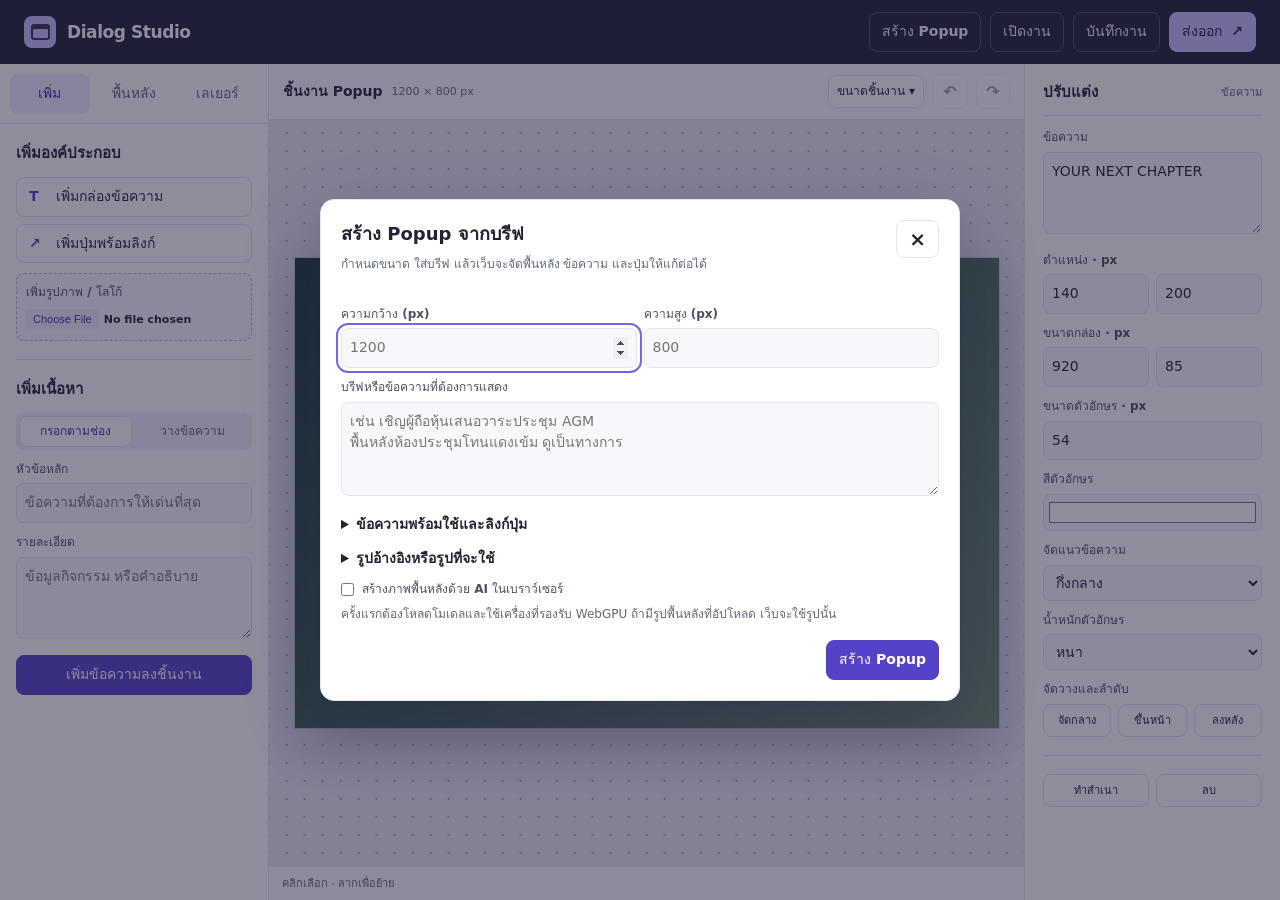
==== commit 651bf9bc: "Build editable popups from briefs in the browser" ====
--- a/dialog-studio/index.html
+++ b/dialog-studio/index.html
@@ -166,6 +166,15 @@
   color: var(--ink); background: var(--surface); box-shadow: 0 22px 75px #201b464d;
 }
 .export::backdrop { background: #1f1c3a80; }
+.builder-dialog { width: min(640px, calc(100% - 24px)); }
+.builder-dialog form.builder-form { margin-top: 14px; }
+.builder-dialog summary { margin-top: 12px; cursor: pointer; font-weight: 600; }
+.builder-dialog .builder-check { display: flex; gap: 8px; align-items: center; }
+.builder-check input { width: auto; margin: 0; }
+.builder-actions { display: flex; flex-wrap: wrap; justify-content: flex-end; margin-top: 16px; gap: 8px; }
+.builder-dialog #popupBrief { min-height: 94px; }
+.stage-note #popupAiStatus { color: #4a399c; }
+#cancelPopupAi { padding: 3px 8px; font-size: 11px; }
 .export-heading { display: flex; justify-content: space-between; gap: 12px; }
 .export-heading h2 { font-size: 18px; margin-bottom: 4px; }
 .export-heading button { font-size: 20px; line-height: 1; }
@@ -195,6 +204,7 @@
 <header class="appbar">
   <div class="brand"><span class="logo" aria-hidden="true"></span><strong>Dialog Studio</strong></div>
   <div class="app-actions">
+    <button id="openPopupBuilder" class="header-action" type="button">สร้าง Popup</button>
     <button id="loadProject" class="header-action" type="button">เปิดงาน</button>
     <button id="saveProject" class="header-action" type="button">บันทึกงาน</button>
     <button id="openExport" class="primary" type="button">ส่งออก <span aria-hidden="true">↗</span></button>
@@ -277,10 +287,47 @@
       </div>
     </div>
     <div class="workspace"><canvas id="art" width="1200" height="800" tabindex="0" aria-label="พื้นที่ออกแบบ คลิกเลือกและลากย้ายองค์ประกอบ ใช้ปุ่มลูกศรเพื่อขยับ"></canvas></div>
-    <div class="stage-note"><span>คลิกเลือก · ลากเพื่อย้าย</span><span id="status" role="status" aria-live="polite"></span></div>
+    <div class="stage-note"><span>คลิกเลือก · ลากเพื่อย้าย</span><span id="status" role="status" aria-live="polite"></span><span id="popupAiStatus" role="status" aria-live="polite"></span><button id="cancelPopupAi" type="button" hidden>หยุดสร้างภาพ AI</button></div>
   </main>
   <aside class="right"><div class="inspector-heading"><h2>ปรับแต่ง</h2><span id="selectionKind"></span></div><div id="empty" class="empty">เลือกข้อความ รูปภาพ หรือปุ่มบนชิ้นงาน เพื่อปรับแต่งที่นี่</div><div id="properties" class="hidden"><div><label for="content">ข้อความ</label><textarea id="content"></textarea></div><div id="urlWrap"><label for="url">ลิงก์ปลายทางปุ่ม</label><input id="url" placeholder="https://example.com"></div><div><label>ตำแหน่ง · px</label><div class="grid"><input id="x" type="number" aria-label="ตำแหน่ง X"><input id="y" type="number" aria-label="ตำแหน่ง Y"></div></div><div><label>ขนาดกล่อง · px</label><div class="grid"><input id="ew" type="number" min="20" aria-label="ความกว้างองค์ประกอบ"><input id="eh" type="number" min="20" aria-label="ความสูงองค์ประกอบ"></div></div><div id="fontWrap"><label for="fontSize">ขนาดตัวอักษร · px</label><input id="fontSize" type="number" min="8" max="400"></div><div><label for="color">สีตัวอักษร</label><input id="color" type="color"></div><div id="fillWrap"><label for="fill">สีปุ่ม</label><input id="fill" type="color"></div><div><label for="align">จัดแนวข้อความ</label><select id="align"><option value="left">ชิดซ้าย</option><option value="center">กึ่งกลาง</option><option value="right">ชิดขวา</option></select></div><div><label for="weight">น้ำหนักตัวอักษร</label><select id="weight"><option value="400">ปกติ</option><option value="700">หนา</option></select></div><div><label>จัดวางและลำดับ</label><div class="group"><button id="center">จัดกลาง</button><button id="forward">ขึ้นหน้า</button><button id="backward">ลงหลัง</button></div></div><div><div class="divider"></div><div class="group"><button id="duplicate">ทำสำเนา</button><button id="delete">ลบ</button></div></div></div></aside>
 </div>
+<dialog id="popupBuilder" class="export builder-dialog" aria-labelledby="popupBuilderTitle">
+  <div class="export-heading">
+    <div><h2 id="popupBuilderTitle">สร้าง Popup จากบรีฟ</h2><p>กำหนดขนาด ใส่บรีฟ แล้วเว็บจะจัดพื้นหลัง ข้อความ และปุ่มให้แก้ต่อได้</p></div>
+    <form method="dialog"><button type="submit" aria-label="ปิดหน้าต่างสร้าง Popup">×</button></form>
+  </div>
+  <form id="popupBuilderForm" class="builder-form">
+    <div class="grid">
+      <div><label for="popupWidth">ความกว้าง (px)</label><input id="popupWidth" type="number" required min="240" max="4000" step="1" placeholder="1200"></div>
+      <div><label for="popupHeight">ความสูง (px)</label><input id="popupHeight" type="number" required min="180" max="4000" step="1" placeholder="800"></div>
+    </div>
+    <label for="popupBrief">บรีฟหรือข้อความที่ต้องการแสดง</label>
+    <textarea id="popupBrief" maxlength="1600" placeholder="เช่น เชิญผู้ถือหุ้นเสนอวาระประชุม AGM&#10;พื้นหลังห้องประชุมโทนแดงเข้ม ดูเป็นทางการ"></textarea>
+    <details>
+      <summary>ข้อความพร้อมใช้และลิงก์ปุ่ม</summary>
+      <label for="popupHeadline">หัวข้อพร้อมใช้</label><input id="popupHeadline" maxlength="220">
+      <label for="popupBody">รายละเอียดพร้อมใช้</label><textarea id="popupBody" maxlength="1000"></textarea>
+      <div class="grid">
+        <div><label for="popupButtonLabel">ข้อความปุ่ม</label><input id="popupButtonLabel" maxlength="80"></div>
+        <div><label for="popupButtonUrl">URL ปลายทาง</label><input id="popupButtonUrl" type="url" placeholder="https://"></div>
+      </div>
+    </details>
+    <details>
+      <summary>รูปอ้างอิงหรือรูปที่จะใช้</summary>
+      <label for="popupReference">ภาพอ้างอิงสำหรับโทนสี</label>
+      <input id="popupReference" type="file" accept="image/png,image/jpeg,image/webp">
+      <label for="popupBackground">รูปที่ใช้เป็นพื้นหลังจริง</label>
+      <input id="popupBackground" type="file" accept="image/png,image/jpeg,image/webp">
+      <label for="popupLogo">โลโก้ที่จะวางบน Popup</label>
+      <input id="popupLogo" type="file" accept="image/png,image/jpeg,image/webp">
+    </details>
+    <label class="builder-check"><input id="popupUseAi" type="checkbox"> สร้างภาพพื้นหลังด้วย AI ในเบราว์เซอร์</label>
+    <div id="popupAiPromptWrap" hidden><label for="popupAiPrompt">คำอธิบายภาพเพิ่มเติม (ถ้ามี)</label><input id="popupAiPrompt" maxlength="360" placeholder="เช่น Dark red boardroom, soft lighting, empty center"></div>
+    <p>ครั้งแรกต้องโหลดโมเดลและใช้เครื่องที่รองรับ WebGPU ถ้ามีรูปพื้นหลังที่อัปโหลด เว็บจะใช้รูปนั้น</p>
+    <div id="popupBuilderError" role="alert"></div>
+    <div class="builder-actions"><button id="createPopup" class="primary" type="submit">สร้าง Popup</button></div>
+  </form>
+</dialog>
 <dialog id="exportDialog" class="export" aria-labelledby="exportTitle">
   <div class="export-heading">
     <div><h2 id="exportTitle">ส่งออกชิ้นงาน</h2><p>ดาวน์โหลดเป็นภาพ หรือเลือก HTML เพื่อให้ปุ่มคลิกได้</p></div>
@@ -717,6 +764,8 @@
 #aiShapePreview { width: 100%; max-height: 115px; margin: 8px 0; background: var(--field); border: 1px solid var(--line); border-radius: 7px; }
 #aiShapePrompt { min-height: 72px; }
 #aiShapeProgress { width: 100%; accent-color: var(--accent); }
+.ai-shape-toggle { display: flex; align-items: center; gap: 7px; cursor: pointer; }
+#aiShapeAuto { width: auto; margin: 0; accent-color: var(--accent); }
 </style>
 <script>
 function syncOpacity() {
@@ -962,8 +1011,9 @@
     <summary>สร้างกรอบด้วย AI</summary>
     <label for="aiShapePrompt">อธิบายทรงที่ต้องการ</label>
     <textarea id="aiShapePrompt" maxlength="300" placeholder="เช่น กรอบทรงหยดน้ำ ปลายเอียงขวา"></textarea>
-    <p>ครั้งแรกต้องดาวน์โหลดโมเดล และใช้เบราว์เซอร์ที่รองรับ WebGPU</p>
-    <button type="button" id="generateAiShape" class="primary block-action">สร้างรูปทรง</button>
+    <label class="ai-shape-toggle"><input id="aiShapeAuto" type="checkbox" checked> สร้างและใช้กรอบอัตโนมัติ</label>
+    <p>หยุดพิมพ์สักครู่เพื่อสร้างกรอบ หรือเว้นว่างแล้วกดให้ AI คิดทรงให้ ครั้งแรกต้องดาวน์โหลดโมเดลและใช้ WebGPU</p>
+    <button type="button" id="generateAiShape" class="primary block-action">สร้างตอนนี้</button>
     <progress id="aiShapeProgress" max="1" aria-label="ความคืบหน้า" hidden></progress>
     <p id="aiShapeStatus" role="status" aria-live="polite"></p>
     <div id="aiShapeDraft" hidden>
@@ -1253,6 +1303,7 @@
 refresh = function () {
   refreshEditor();
   const selectedItem = current();
+  syncAiShapeSelection(selectedItem);
   syncImageCropTools(selectedItem);
   const kinds = { text: 'ข้อความ', image: 'รูปภาพ', button: 'ปุ่ม' };
   $('selectionKind').textContent = selectedItem ? kinds[selectedItem.type] : '';
@@ -1317,33 +1368,92 @@
   context.stroke(path);
 }
 
-$('aiShapePrompt').addEventListener('input', () => {
+const AUTO_SHAPE_DELAY = 1200;
+let aiShapeSelection = null;
+let aiShapeRequestId = 0;
+let aiShapeTimer = null;
+let aiShapePending = null;
+let aiShapeBusy = false;
+
+function cancelAiShapeRequest() {
+  clearTimeout(aiShapeTimer);
+  aiShapePending = null;
   aiShapeDraft = null;
-  syncAiShapeDraft(current());
-});
-
-$('generateAiShape').addEventListener('click', async () => {
+  aiShapeRequestId++;
+}
+
+function syncAiShapeSelection(item) {
+  if (item === aiShapeSelection) return;
+  aiShapeSelection = item;
+  cancelAiShapeRequest();
+  $('aiShapeStatus').textContent = '';
+  $('aiShapeDraft').hidden = true;
+}
+
+function isCurrentAiShapeRequest(request) {
+  return request.id === aiShapeRequestId && request.item === current();
+}
+
+function applyGeneratedFrame(points) {
+  activeFrameVertex = 0;
+  mutate(target => {
+    target.imageShape = 'polygon';
+    target.framePoints = points;
+  });
+}
+
+function automaticShapePrompt(item) {
+  const ratio = item.w / item.h;
+  const layout = ratio > 1.2 ? 'landscape' : ratio < .83 ? 'portrait' : 'square';
+  return 'Invent a decorative editable clipping frame for a ' + layout +
+    ' photo. Use an interesting but gentle outline with a large central area.';
+}
+
+function scheduleAiShape(immediate = false, composing = false) {
   const item = current();
   const prompt = $('aiShapePrompt').value.trim();
+  const automatic = $('aiShapeAuto').checked;
   const status = $('aiShapeStatus');
   if (item?.type !== 'image') return;
-  if (!prompt) {
-    status.textContent = 'พิมพ์คำอธิบายรูปทรงก่อน';
-    $('aiShapePrompt').focus();
-    return;
-  }
+
+  cancelAiShapeRequest();
+  syncAiShapeDraft(item);
+  status.textContent = '';
+  if (!immediate && (!automatic || !prompt || composing)) return;
   if (!navigator.gpu) {
     status.textContent = 'เบราว์เซอร์นี้ใช้ WebGPU ไม่ได้ ลองเปิดใน Chrome หรือ Edge ที่รองรับ';
     return;
   }
 
-  const generate = $('generateAiShape');
+  const request = {
+    id: aiShapeRequestId,
+    item,
+    prompt: prompt || automaticShapePrompt(item),
+    automatic,
+    originalShape: item.imageShape,
+    originalPoints: item.framePoints
+  };
+  const enqueue = () => {
+    aiShapePending = request;
+    if (aiShapeBusy) status.textContent = 'รอสร้างกรอบสำหรับคำอธิบายล่าสุด…';
+    void runAiShapeQueue();
+  };
+  if (immediate) enqueue();
+  else {
+    status.textContent = 'จะสร้างกรอบเมื่อหยุดพิมพ์…';
+    aiShapeTimer = setTimeout(enqueue, AUTO_SHAPE_DELAY);
+  }
+}
+
+async function runAiShapeQueue() {
+  if (aiShapeBusy || !aiShapePending) return;
+  const request = aiShapePending;
+  aiShapePending = null;
+  if (!isCurrentAiShapeRequest(request)) return;
+
+  aiShapeBusy = true;
+  const status = $('aiShapeStatus');
   const progress = $('aiShapeProgress');
-  const input = $('aiShapePrompt');
-  generate.disabled = true;
-  input.disabled = true;
-  aiShapeDraft = null;
-  syncAiShapeDraft(item);
   try {
     if (!aiShapeEngine) {
       status.textContent = 'กำลังเตรียมดาวน์โหลดโมเดล…';
@@ -1353,51 +1463,369 @@
       aiShapeEngine = await CreateMLCEngine(AI_SHAPE_MODEL, {
         initProgressCallback: report => {
           progress.value = Math.max(0, Math.min(1, report.progress));
-          status.textContent = 'กำลังเตรียมโมเดล ' + Math.round(progress.value * 100) + '%';
+          if (isCurrentAiShapeRequest(request)) {
+            status.textContent = 'กำลังเตรียมโมเดล ' + Math.round(progress.value * 100) + '%';
+          }
         }
       });
     }
+
     progress.hidden = true;
+    if (!isCurrentAiShapeRequest(request)) return;
     status.textContent = 'AI กำลังสร้างรูปทรง…';
     const result = await aiShapeEngine.chat.completions.create({
       messages: [
         { role: 'system', content: aiShapeInstruction },
-        { role: 'user', content: prompt }
+        { role: 'user', content: request.prompt }
       ],
       response_format: { type: 'json_object' },
       max_tokens: 260,
       temperature: .2
     });
+    if (!isCurrentAiShapeRequest(request)) return;
+
+    let points;
     try {
-      aiShapeDraft = { item, points: decodeAiFrame(result.choices[0]?.message.content) };
-      syncAiShapeDraft(current());
-      status.textContent = 'สร้างกรอบแล้ว กด “ใช้กรอบนี้” เพื่อแก้จุดต่อบนชิ้นงาน';
+      points = decodeAiFrame(result.choices[0]?.message.content);
     } catch {
-      status.textContent = 'AI ยังสร้างกรอบจากคำอธิบายนี้ไม่สำเร็จ ลองระบุทรงและทิศทางให้สั้นลง';
+      status.textContent = 'AI สร้างกรอบไม่สำเร็จ ลองปรับคำอธิบายแล้วสร้างอีกครั้ง';
+      return;
+    }
+    const outlineUnchanged = request.item.imageShape === request.originalShape &&
+      request.item.framePoints === request.originalPoints;
+    if (request.automatic && outlineUnchanged) {
+      applyGeneratedFrame(points);
+      status.textContent = 'ใช้กรอบอัตโนมัติแล้ว แก้จุดต่อหรือกดย้อนกลับได้';
+    } else {
+      aiShapeDraft = { item: request.item, points };
+      syncAiShapeDraft(request.item);
+      status.textContent = 'สร้างกรอบแล้ว กด “ใช้กรอบนี้” เพื่อแทนกรอบปัจจุบัน';
     }
   } catch (error) {
     console.warn('Dialog Studio AI', error);
     aiShapeEngine = null;
-    status.textContent = 'เปิดโมเดลหรือสร้างกรอบไม่สำเร็จ ลองใหม่บนเบราว์เซอร์ที่รองรับ WebGPU';
+    if (isCurrentAiShapeRequest(request)) {
+      status.textContent = 'เปิดโมเดลหรือสร้างกรอบไม่สำเร็จ ลองใหม่บนเบราว์เซอร์ที่รองรับ WebGPU';
+    }
   } finally {
-    generate.disabled = false;
-    input.disabled = false;
+    aiShapeBusy = false;
     progress.hidden = true;
-  }
-});
+    void runAiShapeQueue();
+  }
+}
+
+$('aiShapePrompt').addEventListener('input', event => scheduleAiShape(false, event.isComposing));
+$('aiShapePrompt').addEventListener('compositionend', () => scheduleAiShape());
+$('aiShapeAuto').addEventListener('change', () => scheduleAiShape());
+$('generateAiShape').addEventListener('click', () => scheduleAiShape(true));
 
 $('applyAiShape').addEventListener('click', () => {
   const item = current();
   if (!aiShapeDraft || aiShapeDraft.item !== item) return;
   const points = aiShapeDraft.points;
   aiShapeDraft = null;
-  activeFrameVertex = 0;
-  mutate(target => {
-    target.imageShape = 'polygon';
-    target.framePoints = points;
-  });
+  applyGeneratedFrame(points);
   $('aiShapeStatus').textContent = 'ใช้กรอบแล้ว แก้รูปทรงต่อได้ในส่วนกำหนดเอง';
 });
 
+function readPopupCopy(brief, headline, detail) {
+  if (headline || detail) return { headline, detail };
+  const [lead = '', ...rest] = brief.split(/\n+/).map(line => line.trim()).filter(Boolean);
+  const visualDirections = /(?:^|\s)(?:พื้นหลัง|โทน(?:สี)?|สไตล์|จัดวาง|background|palette|style|layout)\s*:?\s*/i;
+  const buttonDirections = /(?:^|\s)(?:มีปุ่ม|ใส่ปุ่ม|เพิ่มปุ่ม|with a button)/iu;
+  const contentOnly = line => line.split(visualDirections)[0].split(buttonDirections)[0].trim();
+  return {
+    headline: contentOnly(lead).replace(/^(?:ช่วย)?(?:ทำ|สร้าง|ออกแบบ)\s*(?:popup|ป๊อปอัป|ป๊อปอัพ)\s*(?:สำหรับ|เรื่อง|:)?\s*/i, ''),
+    detail: rest.map(contentOnly).filter(Boolean).join('\n')
+  };
+}
+
+const popupPalettes = [
+  { match: /แดง|red|maroon/i, colors: ['#401326', '#8f273f', '#f4bc8f'], pattern: 'ribbons' },
+  { match: /ทอง|หรู|gold|luxury|premium/i, colors: ['#25201c', '#6f4c2d', '#eed295'], pattern: 'luxury' },
+  { match: /เขียว|ธรรมชาติ|eco|green|nature/i, colors: ['#0c3029', '#2b6950', '#c3e1a5'], pattern: 'contours' },
+  { match: /ฟ้า|น้ำเงิน|เทคโนโลยี|blue|tech/i, colors: ['#102043', '#265989', '#94d6ef'], pattern: 'tech' },
+  { match: /ม่วง|purple|violet/i, colors: ['#281347', '#593b90', '#d8baf4'], pattern: 'arches' },
+  { match: /ชมพู|pink|rose/i, colors: ['#461d3e', '#994664', '#f3b5c8'], pattern: 'waves' }
+];
+
+function samplePopupReference(image) {
+  const sample = document.createElement('canvas');
+  sample.width = 32;
+  sample.height = 24;
+  const context = sample.getContext('2d');
+  context.drawImage(image, 0, 0, sample.width, sample.height);
+  const { data } = context.getImageData(0, 0, sample.width, sample.height);
+  const bins = new Map();
+  const highlights = [0, 0, 0];
+  for (let pixel = 0; pixel < data.length; pixel += 4) {
+    const rgb = [data[pixel], data[pixel + 1], data[pixel + 2]];
+    const value = Math.max(...rgb);
+    const saturation = value - Math.min(...rgb);
+    if (data[pixel + 3] < 128) continue;
+    if (value > 215 && saturation < 28) highlights[Math.floor(((pixel / 4) % sample.width) * 3 / sample.width)]++;
+    if (value < 24 || value > 233 && saturation < 28) continue;
+    const key = rgb.map(value => Math.floor(value / 40)).join(',');
+    const bin = bins.get(key) || { rgb, weight: 0 };
+    bin.weight += 1 + saturation / 60;
+    bins.set(key, bin);
+  }
+  const rgb = [...bins.values()].sort((a, b) => b.weight - a.weight)[0]?.rgb;
+  if (!rgb) return null;
+  const hex = channels => '#' + channels.map(channel => Math.round(channel).toString(16).padStart(2, '0')).join('');
+  const raw = hex(rgb);
+  const leftWeighted = highlights[0] > highlights[1] * 1.65 && highlights[0] > highlights[2] * 1.65;
+  return { colors: [hex(rgb.map(value => value * .30 + 12)), hex(rgb.map(value => value * .62 + 18)), raw],
+    align: leftWeighted ? 'left' : 'center' };
+}
+
+function popupDesignDirection(brief, reference) {
+  const match = popupPalettes.find(preset => preset.match.test(brief));
+  const defaults = [
+    { colors: ['#152339', '#365576', '#b2ddf1'], pattern: 'ribbons' },
+    { colors: ['#2a2342', '#53457a', '#d5c5f7'], pattern: 'contours' },
+    { colors: ['#132d31', '#386566', '#a8e1cc'], pattern: 'diagonal' }
+  ];
+  const fallback = defaults[Math.floor(Math.random() * defaults.length)];
+  const colors = match?.colors || reference?.colors || fallback.colors;
+  const align = /ชิดซ้าย|วางซ้าย|left.align/i.test(brief) ? 'left' :
+    /กึ่งกลาง|ตรงกลาง|center/i.test(brief) ? 'center' : reference?.align || 'center';
+  return { colors, align, pattern: match?.pattern || fallback.pattern };
+}
+
+function composePopup({ width, height, copy, button, background, reference, brief, logo }) {
+  const direction = popupDesignDirection(brief, reference);
+  const [dark, mid, accent] = direction.colors;
+  const design = {
+    w: width, h: height, bgA: dark, bgB: mid, bgAccent: accent,
+    bgPattern: background ? 'plain' : direction.pattern, bgSeed: Math.floor(Math.random() * 1000000),
+    bgIntensity: 21, bgAngle: 122 + Math.round(Math.random() * 22), bgImage: background || '',
+    bgLayer: 'behind', bgShade: background ? 28 : 0, bgColorOpacity: 45, items: []
+  };
+  const typeMeasure = document.createElement('canvas').getContext('2d');
+  const scale = Math.min(width, height * 1.5);
+  const margin = Math.min(width * .12, Math.max(15, width * .085));
+  const textWidth = width - margin * 2;
+  const units = [
+    copy.headline && { type: 'text', text: copy.headline, size: Math.min(140, scale * .066), weight: '700', color: '#ffffff' },
+    copy.detail && { type: 'text', text: copy.detail, size: Math.min(58, scale * .033), weight: '400', color: '#f4f4f7' },
+    button && { type: 'button', ...button, size: Math.min(45, scale * .025), weight: '700', color: '#25233a', fill: '#f7f1e7' }
+  ].filter(Boolean);
+  const maxHeight = height * .84;
+  for (let attempt = 0; attempt < 25; attempt++) {
+    const factor = .95 ** attempt;
+    const gap = Math.max(6, scale * .023 * factor);
+    const metrics = units.map(unit => {
+      const size = Math.max(11, Math.round(unit.size * factor));
+      typeMeasure.font = unit.weight + ' ' + size + 'px Arial,"Segoe UI",sans-serif';
+      const isButton = unit.type === 'button';
+      const lineWidth = isButton ? textWidth - 24 : textWidth;
+      const lines = linesFor(typeMeasure, unit.text, lineWidth);
+      const buttonWidth = Math.min(textWidth, Math.max(Math.min(130, textWidth), typeMeasure.measureText(unit.text).width + 34));
+      return { ...unit, size, w: isButton ? buttonWidth : textWidth,
+        h: Math.ceil(lines.length * size * 1.35 + (isButton ? Math.max(12, size * .8) : 3)) };
+    });
+    if (logo) {
+      const ratio = Math.min(width * .24 / logo.image.width, height * .115 / logo.image.height) * factor;
+      metrics.unshift({ type: 'image', src: logo.src, w: logo.image.width * ratio, h: logo.image.height * ratio });
+    }
+    const stackHeight = metrics.reduce((sum, unit) => sum + unit.h, 0) + (metrics.length - 1) * gap;
+    if (stackHeight > maxHeight) continue;
+    let y = Math.round((height - stackHeight) / 2);
+    for (const unit of metrics) {
+      const isButton = unit.type === 'button';
+      design.items.push({
+        ...unit, id: uid(), x: direction.align === 'left' ? margin : (width - unit.w) / 2, y,
+        align: isButton ? 'center' : direction.align,
+        ...(isButton ? { radius: Math.round(unit.h * .22) } : {})
+      });
+      y += unit.h + gap;
+    }
+    return design;
+  }
+  throw new Error('ข้อความยาวเกินขนาดนี้ กรุณาเพิ่มขนาดชิ้นงานหรือลดข้อความ');
+}
+
+function openPopupBuilder() {
+  $('popupBuilderError').textContent = '';
+  $('popupBuilder').showModal();
+  $('popupWidth').focus();
+}
+
+$('openPopupBuilder').addEventListener('click', openPopupBuilder);
+$('popupBuilderForm').addEventListener('submit', async event => {
+  event.preventDefault();
+  const brief = $('popupBrief').value.trim();
+  const width = $('popupWidth').valueAsNumber;
+  const height = $('popupHeight').valueAsNumber;
+  const error = $('popupBuilderError');
+  const submit = $('createPopup');
+  error.textContent = '';
+  const copy = readPopupCopy(brief, $('popupHeadline').value.trim(), $('popupBody').value.trim());
+  if (!brief && !copy.headline && !copy.detail) {
+    error.textContent = 'ใส่บรีฟหรือข้อความก่อนสร้าง Popup';
+    $('popupBrief').focus();
+    return;
+  }
+  if (!copy.headline && !copy.detail) {
+    error.textContent = 'ใส่หัวข้อที่ต้องการให้แสดงใน Popup';
+    return;
+  }
+  const urlField = $('popupButtonUrl').value.trim();
+  const url = safeUrl(urlField);
+  if (urlField && !url) {
+    error.textContent = 'ลิงก์ปลายทางต้องขึ้นต้นด้วย https:// หรือ http://';
+    return;
+  }
+  const label = $('popupButtonLabel').value.trim();
+  const buttonRequested = /มีปุ่ม|ใส่ปุ่ม|เพิ่มปุ่ม|with a button/i.test(brief);
+  const button = url || label || buttonRequested ? { text: label || 'ดูรายละเอียด', url } : null;
+  const referenceFile = $('popupReference').files[0];
+  const backgroundFile = $('popupBackground').files[0];
+  const logoFile = $('popupLogo').files[0];
+  const useAi = $('popupUseAi').checked && !backgroundFile;
+  const imageBrief = $('popupAiPrompt').value.trim() || brief || [copy.headline, copy.detail].filter(Boolean).join(' ');
+  submit.disabled = true;
+  try {
+    const reference = referenceFile ? samplePopupReference((await readImage(referenceFile)).image) : null;
+    const background = backgroundFile ? (await readImage(backgroundFile)).src : '';
+    const logo = logoFile ? await readImage(logoFile) : null;
+    const design = composePopup({ width, height, copy, button, background, reference, brief, logo });
+    stopPopupBackground();
+    remember();
+    state = design;
+    selected = design.items[0]?.id ?? null;
+    $('w').value = width;
+    $('h').value = height;
+    refresh();
+    $('popupBuilder').close();
+    notice('สร้าง Popup แล้ว แก้ข้อความ พื้นหลัง และปุ่มได้ก่อนส่งออก');
+    if (useAi) void generatePopupBackground(design, imageBrief);
+  } catch (problem) {
+    error.textContent = problem.message || 'สร้าง Popup ไม่สำเร็จ';
+  } finally {
+    submit.disabled = false;
+  }
+});
+
+
+let popupImageJob = null;
+
+function popupImageWorkerMain() {
+  self.addEventListener('message', async ({ data: prompt }) => {
+    try {
+      const adapter = await navigator.gpu?.requestAdapter();
+      if (!adapter) throw new Error('WebGPU adapter unavailable');
+      const { env, AutoProcessor, MultiModalityCausalLM } = await import(
+        'https://cdn.jsdelivr.net/npm/@huggingface/transformers@3.7.1/dist/transformers.min.js'
+      );
+      env.allowLocalModels = false;
+      env.backends.onnx.wasm.numThreads = 1;
+      const modelId = 'onnx-community/Janus-Pro-1B-ONNX';
+      const fp16 = adapter.features.has('shader-f16');
+      const visionDtype = fp16 ? 'fp16' : 'fp32';
+      const [processor, model] = await Promise.all([
+        AutoProcessor.from_pretrained(modelId),
+        MultiModalityCausalLM.from_pretrained(modelId, {
+          dtype: {
+            prepare_inputs_embeds: fp16 ? 'q4' : 'fp32',
+            language_model: fp16 ? 'q4f16' : 'q4',
+            lm_head: visionDtype, gen_head: visionDtype, gen_img_embeds: visionDtype, image_decode: 'fp32'
+          },
+          device: {
+            prepare_inputs_embeds: 'wasm', language_model: 'webgpu', lm_head: 'webgpu',
+            gen_head: 'webgpu', gen_img_embeds: 'webgpu', image_decode: 'webgpu'
+          }
+        })
+      ]);
+      self.postMessage({ phase: 'generating' });
+      const inputs = await processor([{ role: '<|User|>', content: prompt }], { chat_template: 'text_to_image' });
+      const count = processor.num_image_tokens;
+      const [image] = await model.generate_images({
+        ...inputs, do_sample: true, min_new_tokens: count, max_new_tokens: count
+      });
+      self.postMessage({ blob: await image.toBlob() });
+    } catch (error) {
+      self.postMessage({ error: String(error) });
+    }
+  }, { once: true });
+}
+
+function stopPopupBackground(message = '') {
+  const job = popupImageJob;
+  popupImageJob = null;
+  if (job) {
+    job.worker.terminate();
+    URL.revokeObjectURL(job.url);
+  }
+  $('cancelPopupAi').hidden = true;
+  $('popupAiStatus').textContent = message;
+}
+
+function generatePopupBackground(design, brief) {
+  const status = $('popupAiStatus');
+  if (!navigator.gpu || typeof OffscreenCanvas !== 'function') {
+    status.textContent = 'เครื่องนี้รันภาพ AI ไม่ได้ ใช้พื้นหลังที่จัดไว้หรืออัปโหลดรูปแทนได้';
+    return;
+  }
+  try {
+    const entry = '(' + popupImageWorkerMain.toString() + ')();';
+    const url = URL.createObjectURL(new Blob([entry], { type: 'text/javascript' }));
+    let worker;
+    try {
+      worker = new Worker(url, { type: 'module' });
+    } catch (error) {
+      URL.revokeObjectURL(url);
+      throw error;
+    }
+    const job = { worker, url };
+    popupImageJob = job;
+    status.textContent = 'กำลังโหลดโมเดลสร้างภาพ AI…';
+    $('cancelPopupAi').hidden = false;
+    const fail = error => {
+      console.warn('Popup image generation', error);
+      if (popupImageJob === job) stopPopupBackground('สร้างภาพ AI ไม่สำเร็จ คุณยังใช้พื้นหลังที่จัดไว้ได้');
+    };
+    worker.onerror = fail;
+    worker.onmessage = async ({ data }) => {
+      if (popupImageJob !== job) return;
+      if (data.error) return fail(data.error);
+      if (data.phase === 'generating') {
+        status.textContent = 'AI กำลังสร้างภาพพื้นหลังในเครื่อง…';
+        return;
+      }
+      try {
+        const file = new File([data.blob], 'popup-ai.png', { type: data.blob.type || 'image/png' });
+        const { src } = await readImage(file);
+        if (popupImageJob !== job) return;
+        if (state !== design || state.bgImage) return stopPopupBackground();
+        remember();
+        state.bgImage = src;
+        state.bgLayer = 'behind';
+        state.bgShade = Math.max(28, state.bgShade || 0);
+        refresh();
+        stopPopupBackground('ใช้ภาพพื้นหลัง AI แล้ว แก้ไขหรือส่งออกได้');
+      } catch (error) {
+        fail(error);
+      }
+    };
+    const orientation = design.w > design.h ? 'wide horizontal' : design.w < design.h ? 'vertical' : 'square';
+    const prompt = [
+      'Create a ' + orientation + ' background image for a professional website announcement.',
+      'Visual brief: ' + brief.slice(0, 600) + '.',
+      'Palette: ' + [design.bgA, design.bgB, design.bgAccent].join(', ') + '.',
+      'Quiet central negative space, tasteful detail toward outer edges. Background artwork only. No words, no logos, no buttons.'
+    ].join(' ');
+    worker.postMessage(prompt);
+  } catch (error) {
+    console.warn('Popup image generation', error);
+    stopPopupBackground('เปิดโมเดลสร้างภาพไม่ได้ คุณยังใช้พื้นหลังที่จัดไว้ได้');
+  }
+}
+
+$('cancelPopupAi').addEventListener('click', () => stopPopupBackground('หยุดสร้างภาพ AI แล้ว'));
+$('popupUseAi').addEventListener('change', () => { $('popupAiPromptWrap').hidden = !$('popupUseAi').checked; });
+
 refresh();
+openPopupBuilder();
 </script></body></html>
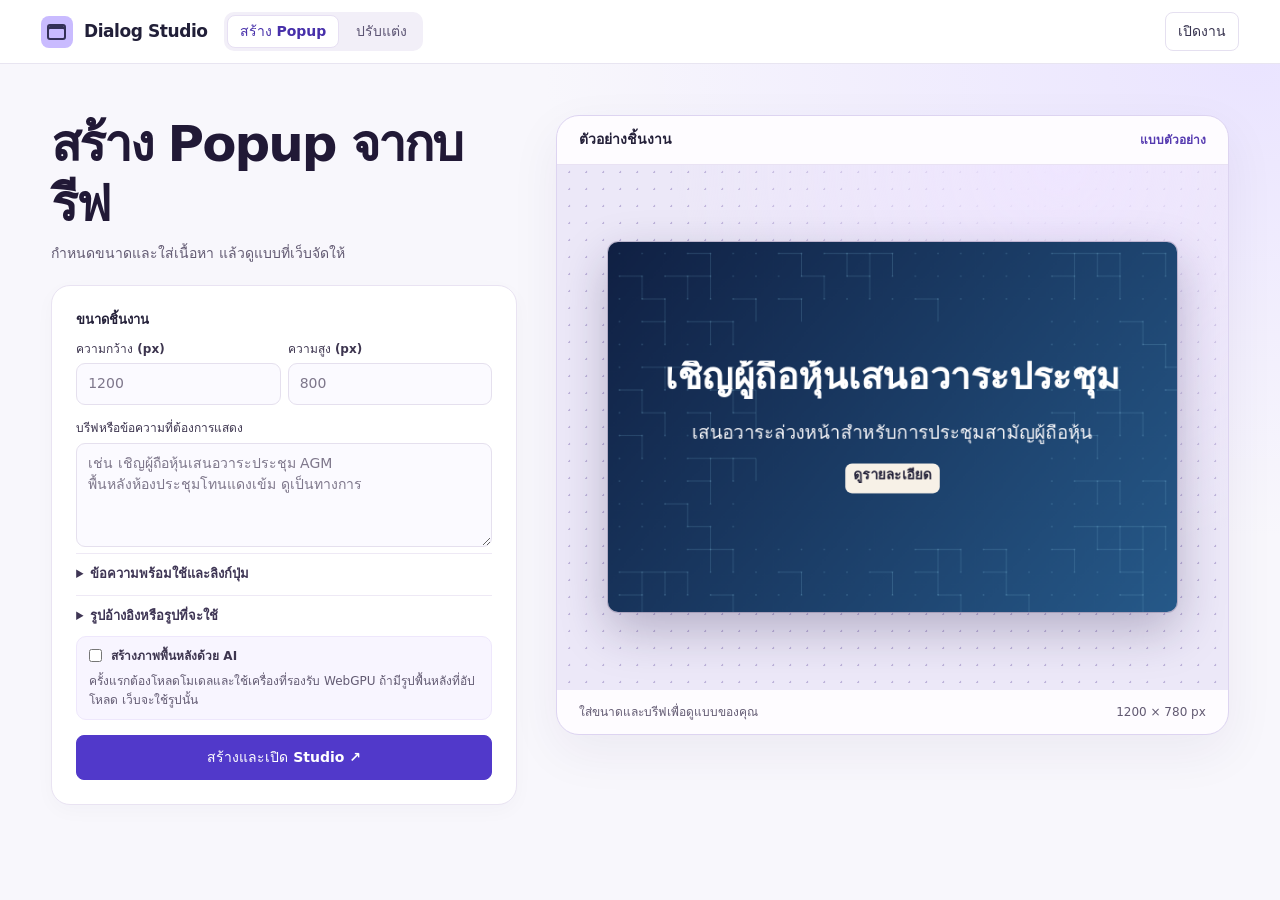
==== commit 30968df5: "Redesign Dialog Studio with a live brief preview" ====
--- a/dialog-studio/index.html
+++ b/dialog-studio/index.html
@@ -166,13 +166,128 @@
   color: var(--ink); background: var(--surface); box-shadow: 0 22px 75px #201b464d;
 }
 .export::backdrop { background: #1f1c3a80; }
-.builder-dialog { width: min(640px, calc(100% - 24px)); }
-.builder-dialog form.builder-form { margin-top: 14px; }
-.builder-dialog summary { margin-top: 12px; cursor: pointer; font-weight: 600; }
-.builder-dialog .builder-check { display: flex; gap: 8px; align-items: center; }
-.builder-check input { width: auto; margin: 0; }
-.builder-actions { display: flex; flex-wrap: wrap; justify-content: flex-end; margin-top: 16px; gap: 8px; }
-.builder-dialog #popupBrief { min-height: 94px; }
+/* The brief and preview share the same workspace before opening the editor. */
+.appbar {
+  background: #fff;
+  color: #211f38;
+  border-bottom: 1px solid #e8e5f1;
+  padding-inline: clamp(16px, 3.2vw, 52px);
+}
+.appbar .header-action { color: #37334f; border-color: #e5e0f0; }
+.appbar .header-action:hover { background: #f3efff; }
+.appbar .primary { background: #5139ca; color: #fff; border-color: #5139ca; }
+.appbar .primary:hover { background: #4030a4; }
+.app-actions { margin-left: auto; }
+.studio-nav { display: flex; align-items: center; gap: 4px; padding: 3px; border-radius: 10px; background: #f2eff8; }
+.studio-nav button { background: transparent; border-color: transparent; color: #5e5675; padding: 5px 12px; }
+.studio-nav button[aria-current="page"] { background: #fff; border-color: #e7e0f3; color: #4730aa; }
+.builder-page {
+  --builder-text: #242039;
+  --builder-muted: #625a72;
+  min-height: calc(100dvh - var(--header-height));
+  background: radial-gradient(ellipse at 98% 0%, #eae4ff 0, transparent 40%), #f8f7fc;
+  color: var(--builder-text);
+  padding: clamp(25px, 4vw, 58px) clamp(16px, 4vw, 56px);
+}
+.builder-grid {
+  width: min(1260px, 100%);
+  display: grid;
+  grid-template-columns: minmax(350px, .9fr) minmax(0, 1.3fr);
+  gap: clamp(20px, 3vw, 48px);
+  margin: 0 auto;
+  align-items: start;
+}
+.builder-title {
+  margin: 0 0 8px;
+  color: #211936;
+  font-size: clamp(27px, 3.9vw, 57px);
+  font-weight: 750;
+  letter-spacing: -.04em;
+  line-height: 1.2;
+}
+.builder-intro { margin: 0 0 20px; color: var(--builder-muted); font-size: 14px; }
+.builder-form {
+  border: 1px solid #e9e3f2;
+  border-radius: 19px;
+  background: #fff;
+  padding: clamp(15px, 2vw, 24px);
+  box-shadow: 0 6px 20px #2d205107;
+}
+.builder-form fieldset { border: 0; padding: 0; margin: 0 0 14px; min-width: 0; }
+.builder-form legend { font-weight: 680; font-size: 13px; padding: 0; }
+.builder-form label { color: #3d354f; }
+.builder-form input, .builder-form textarea {
+  background: #fbfaff;
+  border-color: #e5e0ee;
+  border-radius: 9px;
+  padding: 9px 11px;
+}
+.builder-form input::placeholder, .builder-form textarea::placeholder { color: #7e778b; }
+.builder-form #popupBrief { min-height: 104px; }
+.builder-form details { border-top: 1px solid #eee9f5; padding: 10px 0; }
+.builder-form summary { color: #3e3554; font-size: 13px; font-weight: 650; }
+.builder-form details[open] summary { margin-bottom: 7px; }
+.builder-form .builder-check { display: flex; gap: 9px; align-items: center; font-weight: 650; margin: 0; }
+.builder-check input { width: auto; margin: 0; accent-color: #5139ca; }
+.builder-ai { background: #f8f5ff; border: 1px solid #eee7fc; padding: 10px 12px; border-radius: 10px; }
+.builder-ai p { color: var(--builder-muted); margin-bottom: 0; }
+.builder-actions { margin-top: 15px; }
+.builder-actions button { width: 100%; min-height: 45px; background: #5139ca; border-color: #5139ca; }
+.builder-actions button:hover { background: #402da4; }
+#popupBuilderError:not(:empty) { margin-top: 10px; color: #9e304e; }
+.builder-preview {
+  position: sticky;
+  top: 22px;
+  min-width: 0;
+  margin: 0;
+  overflow: hidden;
+  border-radius: 23px;
+  border: 1px solid #ddd4f1;
+  background: #fefcff;
+  box-shadow: 0 17px 50px #37265e10;
+}
+.builder-preview header, .builder-preview figcaption {
+  padding: 13px clamp(12px, 2vw, 22px);
+  display: flex;
+  align-items: center;
+  flex-wrap: wrap;
+  justify-content: space-between;
+  gap: 5px 12px;
+}
+.builder-preview header { border-bottom: 1px solid #e9e2f3; }
+.builder-preview header h2 { margin: 0; font-size: 14px; }
+.builder-preview figcaption { color: var(--builder-muted); font-size: 12px; }
+.builder-preview figcaption span:last-child { font-variant-numeric: tabular-nums; }
+.preview-mode { color: #553ab0; font-size: 12px; font-weight: 650; }
+.builder-preview-board {
+  display: flex;
+  align-items: center;
+  justify-content: center;
+  min-height: clamp(290px, 41vw, 530px);
+  padding: 22px clamp(15px, 4vw, 60px);
+  background:
+    radial-gradient(ellipse at 75% 0%, #efe6ff 0, transparent 54%),
+    radial-gradient(#b9aed7 1px, transparent 1px) 50% 50% / 17px 17px,
+    #ece8f8;
+}
+#builderPreviewCanvas {
+  display: block;
+  max-width: 100%;
+  height: auto;
+  border-radius: 10px;
+  box-shadow: 0 18px 48px #241a4545, 0 0 0 1px #37275633;
+}
+@media (max-width: 800px) {
+  .builder-grid { grid-template-columns: minmax(0, 1fr); }
+  .builder-preview { position: static; }
+  .builder-preview-board { min-height: clamp(240px, 55vw, 430px); }
+}
+@media (max-width: 560px) {
+  .appbar { flex-wrap: wrap; }
+  .studio-nav { order: 2; width: 100%; }
+  .studio-nav button { flex: 1; }
+  .app-actions button { font-size: 12px; padding-inline: 7px; }
+}
 .stage-note #popupAiStatus { color: #4a399c; }
 #cancelPopupAi { padding: 3px 8px; font-size: 11px; }
 .export-heading { display: flex; justify-content: space-between; gap: 12px; }
@@ -203,15 +318,18 @@
 </style></head><body>
 <header class="appbar">
   <div class="brand"><span class="logo" aria-hidden="true"></span><strong>Dialog Studio</strong></div>
+  <nav class="studio-nav" aria-label="หน้าทำงาน">
+    <button id="openPopupBuilder" type="button" aria-current="page" aria-controls="popupBuilder">สร้าง Popup</button>
+    <button id="openStudioWorkspace" type="button" aria-controls="studioWorkspace">ปรับแต่ง</button>
+  </nav>
   <div class="app-actions">
-    <button id="openPopupBuilder" class="header-action" type="button">สร้าง Popup</button>
     <button id="loadProject" class="header-action" type="button">เปิดงาน</button>
-    <button id="saveProject" class="header-action" type="button">บันทึกงาน</button>
-    <button id="openExport" class="primary" type="button">ส่งออก <span aria-hidden="true">↗</span></button>
+    <button id="saveProject" class="header-action" type="button" hidden>บันทึกงาน</button>
+    <button id="openExport" class="primary" type="button" hidden>ส่งออก <span aria-hidden="true">↗</span></button>
   </div>
   <input id="projectFile" type="file" accept="application/json,.json" hidden>
 </header>
-<div class="layout">
+<div id="studioWorkspace" class="layout" hidden>
   <aside class="left" aria-label="เครื่องมือออกแบบ">
     <nav class="tool-nav" aria-label="แผงเครื่องมือ">
       <button type="button" aria-pressed="true" aria-controls="elementsPanel">เพิ่ม</button>
@@ -291,16 +409,18 @@
   </main>
   <aside class="right"><div class="inspector-heading"><h2>ปรับแต่ง</h2><span id="selectionKind"></span></div><div id="empty" class="empty">เลือกข้อความ รูปภาพ หรือปุ่มบนชิ้นงาน เพื่อปรับแต่งที่นี่</div><div id="properties" class="hidden"><div><label for="content">ข้อความ</label><textarea id="content"></textarea></div><div id="urlWrap"><label for="url">ลิงก์ปลายทางปุ่ม</label><input id="url" placeholder="https://example.com"></div><div><label>ตำแหน่ง · px</label><div class="grid"><input id="x" type="number" aria-label="ตำแหน่ง X"><input id="y" type="number" aria-label="ตำแหน่ง Y"></div></div><div><label>ขนาดกล่อง · px</label><div class="grid"><input id="ew" type="number" min="20" aria-label="ความกว้างองค์ประกอบ"><input id="eh" type="number" min="20" aria-label="ความสูงองค์ประกอบ"></div></div><div id="fontWrap"><label for="fontSize">ขนาดตัวอักษร · px</label><input id="fontSize" type="number" min="8" max="400"></div><div><label for="color">สีตัวอักษร</label><input id="color" type="color"></div><div id="fillWrap"><label for="fill">สีปุ่ม</label><input id="fill" type="color"></div><div><label for="align">จัดแนวข้อความ</label><select id="align"><option value="left">ชิดซ้าย</option><option value="center">กึ่งกลาง</option><option value="right">ชิดขวา</option></select></div><div><label for="weight">น้ำหนักตัวอักษร</label><select id="weight"><option value="400">ปกติ</option><option value="700">หนา</option></select></div><div><label>จัดวางและลำดับ</label><div class="group"><button id="center">จัดกลาง</button><button id="forward">ขึ้นหน้า</button><button id="backward">ลงหลัง</button></div></div><div><div class="divider"></div><div class="group"><button id="duplicate">ทำสำเนา</button><button id="delete">ลบ</button></div></div></div></aside>
 </div>
-<dialog id="popupBuilder" class="export builder-dialog" aria-labelledby="popupBuilderTitle">
-  <div class="export-heading">
-    <div><h2 id="popupBuilderTitle">สร้าง Popup จากบรีฟ</h2><p>กำหนดขนาด ใส่บรีฟ แล้วเว็บจะจัดพื้นหลัง ข้อความ และปุ่มให้แก้ต่อได้</p></div>
-    <form method="dialog"><button type="submit" aria-label="ปิดหน้าต่างสร้าง Popup">×</button></form>
-  </div>
+<main id="popupBuilder" class="builder-page" aria-labelledby="popupBuilderTitle">
+  <div class="builder-grid">
+    <section aria-labelledby="popupBuilderTitle">
+      <h1 id="popupBuilderTitle" class="builder-title">สร้าง Popup จากบรีฟ</h1>
+      <p class="builder-intro">กำหนดขนาดและใส่เนื้อหา แล้วดูแบบที่เว็บจัดให้</p>
   <form id="popupBuilderForm" class="builder-form">
+    <fieldset><legend>ขนาดชิ้นงาน</legend>
     <div class="grid">
       <div><label for="popupWidth">ความกว้าง (px)</label><input id="popupWidth" type="number" required min="240" max="4000" step="1" placeholder="1200"></div>
       <div><label for="popupHeight">ความสูง (px)</label><input id="popupHeight" type="number" required min="180" max="4000" step="1" placeholder="800"></div>
     </div>
+    </fieldset>
     <label for="popupBrief">บรีฟหรือข้อความที่ต้องการแสดง</label>
     <textarea id="popupBrief" maxlength="1600" placeholder="เช่น เชิญผู้ถือหุ้นเสนอวาระประชุม AGM&#10;พื้นหลังห้องประชุมโทนแดงเข้ม ดูเป็นทางการ"></textarea>
     <details>
@@ -321,13 +441,22 @@
       <label for="popupLogo">โลโก้ที่จะวางบน Popup</label>
       <input id="popupLogo" type="file" accept="image/png,image/jpeg,image/webp">
     </details>
-    <label class="builder-check"><input id="popupUseAi" type="checkbox"> สร้างภาพพื้นหลังด้วย AI ในเบราว์เซอร์</label>
+    <div class="builder-ai">
+    <label class="builder-check"><input id="popupUseAi" type="checkbox"> สร้างภาพพื้นหลังด้วย AI</label>
     <div id="popupAiPromptWrap" hidden><label for="popupAiPrompt">คำอธิบายภาพเพิ่มเติม (ถ้ามี)</label><input id="popupAiPrompt" maxlength="360" placeholder="เช่น Dark red boardroom, soft lighting, empty center"></div>
     <p>ครั้งแรกต้องโหลดโมเดลและใช้เครื่องที่รองรับ WebGPU ถ้ามีรูปพื้นหลังที่อัปโหลด เว็บจะใช้รูปนั้น</p>
+    </div>
     <div id="popupBuilderError" role="alert"></div>
-    <div class="builder-actions"><button id="createPopup" class="primary" type="submit">สร้าง Popup</button></div>
+    <div class="builder-actions"><button id="createPopup" class="primary" type="submit">สร้างและเปิด Studio <span aria-hidden="true">↗</span></button></div>
   </form>
-</dialog>
+    </section>
+    <figure class="builder-preview">
+      <header><h2>ตัวอย่างชิ้นงาน</h2><span id="builderPreviewMode" class="preview-mode">แบบตัวอย่าง</span></header>
+      <div class="builder-preview-board"><canvas id="builderPreviewCanvas" width="640" height="420" aria-label="ภาพตัวอย่าง Popup"></canvas></div>
+      <figcaption><span id="builderPreviewNote">ใส่ขนาดและบรีฟเพื่อดูแบบของคุณ</span><span id="builderPreviewSize"></span></figcaption>
+    </figure>
+  </div>
+</main>
 <dialog id="exportDialog" class="export" aria-labelledby="exportTitle">
   <div class="export-heading">
     <div><h2 id="exportTitle">ส่งออกชิ้นงาน</h2><p>ดาวน์โหลดเป็นภาพ หรือเลือก HTML เพื่อให้ปุ่มคลิกได้</p></div>
@@ -674,8 +803,8 @@
  paintExtraPattern(context, style, w, h, random);
  context.restore();const shade=(design.bgShade??0)/100;if(shade){context.fillStyle=`rgba(0,0,0,${shade})`;context.fillRect(0,0,w,h)}
 }
-function paint(context,selection=false){paintBackground(context);
-for(const i of state.items){context.save();if(i.type==='image'){paintImage(context,i)}else{if(i.type==='button')paintButton(context,i);context.beginPath();context.rect(i.x,i.y,i.w,i.h);context.clip();context.font=`${i.weight} ${i.size}px Arial,"Segoe UI",sans-serif`;context.fillStyle=i.color;context.textBaseline='top';context.textAlign=i.align;const padding=i.type==='button'?12:0,lines=linesFor(context,i.text,Math.max(1,i.w-padding*2)),lh=i.size*1.35,total=lines.length*lh,x=i.align==='center'?i.x+i.w/2:i.align==='right'?i.x+i.w-padding:i.x+padding,y=i.type==='button'?i.y+(i.h-total)/2:i.y;lines.forEach((line,n)=>context.fillText(line,x,y+n*lh))}context.restore();if(selection&&i.id===selected){context.save();context.strokeStyle='#71d5b3';context.lineWidth=2*state.w/Math.max(1,canvas.clientWidth);context.setLineDash([8,5]);context.strokeRect(i.x,i.y,i.w,i.h);context.restore()}}
+function paint(context,selection=false,design=state){paintBackground(context,design);
+for(const i of design.items){context.save();if(i.type==='image'){paintImage(context,i)}else{if(i.type==='button')paintButton(context,i);context.beginPath();context.rect(i.x,i.y,i.w,i.h);context.clip();context.font=`${i.weight} ${i.size}px Arial,"Segoe UI",sans-serif`;context.fillStyle=i.color;context.textBaseline='top';context.textAlign=i.align;const padding=i.type==='button'?12:0,lines=linesFor(context,i.text,Math.max(1,i.w-padding*2)),lh=i.size*1.35,total=lines.length*lh,x=i.align==='center'?i.x+i.w/2:i.align==='right'?i.x+i.w-padding:i.x+padding,y=i.type==='button'?i.y+(i.h-total)/2:i.y;lines.forEach((line,n)=>context.fillText(line,x,y+n*lh))}context.restore();if(selection&&i.id===selected){context.save();context.strokeStyle='#71d5b3';context.lineWidth=2*design.w/Math.max(1,canvas.clientWidth);context.setLineDash([8,5]);context.strokeRect(i.x,i.y,i.w,i.h);context.restore()}}
 }
 function paintButton(context,i){context.save();context.beginPath();const border=i.borderWidth??0,inset=border/2;context.roundRect(i.x+inset,i.y+inset,Math.max(1,i.w-border),Math.max(1,i.h-border),Math.max(0,Math.min(i.radius??0,i.w/2,i.h/2)));if(i.buttonStyle!=='outline'&&i.buttonStyle!=='text'){context.globalAlpha=(i.fillOpacity??100)/100;context.fillStyle=i.fill;if(i.buttonStyle==='gradient'){const g=context.createLinearGradient(i.x,i.y,i.x+i.w,i.y+i.h);g.addColorStop(0,i.fill);g.addColorStop(1,i.fillEnd||'#528b76');context.fillStyle=g}if(i.shadow){context.shadowColor='#00000040';context.shadowBlur=12;context.shadowOffsetY=5}context.fill()}context.shadowColor='transparent';context.globalAlpha=1;if(i.buttonStyle!=='text'&&(border>0||i.buttonStyle==='outline')){context.strokeStyle=i.borderColor||i.color;context.lineWidth=border||2;context.stroke()}context.restore()}
 function draw(){if(canvas.width!==state.w)canvas.width=state.w;if(canvas.height!==state.h)canvas.height=state.h;paint(ctx,true);$('dimensions').textContent=`${state.w} × ${state.h} px`;$('undo').disabled=!history.length;$('redo').disabled=!future.length}
@@ -702,7 +831,7 @@
 document.querySelectorAll('[data-format]').forEach(button=>button.onclick=()=>cleanCanvas().toBlob(blob=>{if(!blob)return notice('ส่งออกภาพไม่สำเร็จ');const ext=blob.type==='image/jpeg'?'jpg':blob.type==='image/webp'?'webp':'png';download(blob,`intro-dialog-${state.w}x${state.h}.${ext}`);notice('ส่งออกภาพแล้ว')},button.dataset.format,.94));
 function escapeHtml(s){return String(s).replace(/[&<>"']/g,c=>({'&':'&amp;','<':'&lt;','>':'&gt;','"':'&quot;',"'":'&#39;'}[c]))}function safeUrl(value){try{const u=new URL(value);return ['https:','http:'].includes(u.protocol)?u.href:''}catch{return ''}}
 function htmlCode(){const image=cleanCanvas().toDataURL('image/png');const links=state.items.filter(i=>i.type==='button'&&safeUrl(i.url)).map(i=>`<a href="${escapeHtml(safeUrl(i.url))}" target="_blank" rel="noopener" aria-label="${escapeHtml(i.text)}" style="position:absolute;left:${i.x/state.w*100}%;top:${i.y/state.h*100}%;width:${i.w/state.w*100}%;height:${i.h/state.h*100}%"></a>`).join('\n');return `<!doctype html>\n<html lang="th"><head><meta charset="utf-8"><meta name="viewport" content="width=device-width,initial-scale=1"><title>Intro Dialog</title></head><body style="margin:0"><div style="position:relative;max-width:${state.w}px"><img src="${image}" alt="${escapeHtml(state.items.filter(i=>i.type==='text').map(i=>i.text).join(' '))}" width="${state.w}" height="${state.h}" style="display:block;width:100%;height:auto">${links}</div></body></html>`}
-$('exportHtml').onclick=()=>{download(new Blob([htmlCode()],{type:'text/html;charset=utf-8'}),'intro-dialog.html');notice('ส่งออก HTML พร้อมภาพและพื้นที่ลิงก์ปุ่มแล้ว')};$('showCode').onclick=()=>{$('codeOutput').value=htmlCode();$('codeOutput').classList.toggle('hidden');notice('คัดลอกโค้ดจากช่องด้านล่างได้ ลิงก์ต้องขึ้นต้นด้วย http:// หรือ https://')};$('saveProject').onclick=()=>download(new Blob([snapshot()],{type:'application/json'}),'intro-dialog-project.json');$('loadProject').onclick=()=>$('projectFile').click();$('projectFile').onchange=async e=>{const file=e.target.files[0];if(!file)return;try{const text=await file.text(),data=JSON.parse(text);if(!Number.isInteger(data.w)||data.w<240||data.w>4000||!Number.isInteger(data.h)||data.h<180||data.h>4000||!Array.isArray(data.items)||data.items.some(i=>!['text','button','image'].includes(i.type)||!['x','y','w','h'].every(k=>Number.isFinite(i[k]))))throw Error();remember();restore(text);notice('เปิดโปรเจกต์แล้ว')}catch{notice('เปิดไฟล์ไม่สำเร็จ กรุณาใช้ไฟล์โปรเจกต์ที่บันทึกจากโปรแกรมนี้')}e.target.value=''};
+$('exportHtml').onclick=()=>{download(new Blob([htmlCode()],{type:'text/html;charset=utf-8'}),'intro-dialog.html');notice('ส่งออก HTML พร้อมภาพและพื้นที่ลิงก์ปุ่มแล้ว')};$('showCode').onclick=()=>{$('codeOutput').value=htmlCode();$('codeOutput').classList.toggle('hidden');notice('คัดลอกโค้ดจากช่องด้านล่างได้ ลิงก์ต้องขึ้นต้นด้วย http:// หรือ https://')};$('saveProject').onclick=()=>download(new Blob([snapshot()],{type:'application/json'}),'intro-dialog-project.json');$('loadProject').onclick=()=>$('projectFile').click();$('projectFile').onchange=async e=>{const file=e.target.files[0];if(!file)return;try{const text=await file.text(),data=JSON.parse(text);if(!Number.isInteger(data.w)||data.w<240||data.w>4000||!Number.isInteger(data.h)||data.h<180||data.h>4000||!Array.isArray(data.items)||data.items.some(i=>!['text','button','image'].includes(i.type)||!['x','y','w','h'].every(k=>Number.isFinite(i[k]))))throw Error();remember();restore(text);showStudioWorkspace();notice('เปิดโปรเจกต์แล้ว')}catch{notice('เปิดไฟล์ไม่สำเร็จ กรุณาใช้ไฟล์โปรเจกต์ที่บันทึกจากโปรแกรมนี้')}e.target.value=''};
 const palettes={plain:['#173e37','#6b8b70','#dcebc4'],corporate:['#162d48','#365b79','#b6d2e8'],luxury:['#241e1b','#655036','#e9ca88'],nature:['#18483b','#789564','#d7e4aa'],tech:['#142445','#235b70','#80deed'],celebration:['#722851','#bd6978','#ffe0a6']};
 $('bgStyle').onchange = () => {
   remember();
@@ -1579,27 +1708,27 @@
     align: leftWeighted ? 'left' : 'center' };
 }
 
-function popupDesignDirection(brief, reference) {
+function popupDesignDirection(brief, reference, variation) {
   const match = popupPalettes.find(preset => preset.match.test(brief));
   const defaults = [
     { colors: ['#152339', '#365576', '#b2ddf1'], pattern: 'ribbons' },
     { colors: ['#2a2342', '#53457a', '#d5c5f7'], pattern: 'contours' },
     { colors: ['#132d31', '#386566', '#a8e1cc'], pattern: 'diagonal' }
   ];
-  const fallback = defaults[Math.floor(Math.random() * defaults.length)];
+  const fallback = defaults[variation % defaults.length];
   const colors = match?.colors || reference?.colors || fallback.colors;
   const align = /ชิดซ้าย|วางซ้าย|left.align/i.test(brief) ? 'left' :
     /กึ่งกลาง|ตรงกลาง|center/i.test(brief) ? 'center' : reference?.align || 'center';
   return { colors, align, pattern: match?.pattern || fallback.pattern };
 }
 
-function composePopup({ width, height, copy, button, background, reference, brief, logo }) {
-  const direction = popupDesignDirection(brief, reference);
+function composePopup({ width, height, copy, button, background, reference, brief, logo, variation = 1 }) {
+  const direction = popupDesignDirection(brief, reference, variation);
   const [dark, mid, accent] = direction.colors;
   const design = {
     w: width, h: height, bgA: dark, bgB: mid, bgAccent: accent,
-    bgPattern: background ? 'plain' : direction.pattern, bgSeed: Math.floor(Math.random() * 1000000),
-    bgIntensity: 21, bgAngle: 122 + Math.round(Math.random() * 22), bgImage: background || '',
+    bgPattern: background ? 'plain' : direction.pattern, bgSeed: variation,
+    bgIntensity: 21, bgAngle: 122 + variation % 23, bgImage: background || '',
     bgLayer: 'behind', bgShade: background ? 28 : 0, bgColorOpacity: 45, items: []
   };
   const typeMeasure = document.createElement('canvas').getContext('2d');
@@ -1646,59 +1775,148 @@
   throw new Error('ข้อความยาวเกินขนาดนี้ กรุณาเพิ่มขนาดชิ้นงานหรือลดข้อความ');
 }
 
+const builderVariation = Math.floor(Math.random() * 1000000);
+const builderImageCache = new WeakMap();
+let builderPreviewRevision = 0;
+
+function setStudioView(editor) {
+  $('popupBuilder').hidden = editor;
+  $('studioWorkspace').hidden = !editor;
+  $('saveProject').hidden = !editor;
+  $('openExport').hidden = !editor;
+  const builderTab = $('openPopupBuilder');
+  const editorTab = $('openStudioWorkspace');
+  builderTab.removeAttribute('aria-current');
+  editorTab.removeAttribute('aria-current');
+  (editor ? editorTab : builderTab).setAttribute('aria-current', 'page');
+}
+
+function showStudioWorkspace(focusCanvas = false) {
+  setStudioView(true);
+  refresh();
+  if (focusCanvas) $('art').focus();
+}
+
+function builderCopy() {
+  const brief = $('popupBrief').value.trim();
+  const copy = readPopupCopy(brief, $('popupHeadline').value.trim(), $('popupBody').value.trim());
+  const rawUrl = $('popupButtonUrl').value.trim();
+  const url = safeUrl(rawUrl);
+  const label = $('popupButtonLabel').value.trim();
+  const buttonRequested = /มีปุ่ม|ใส่ปุ่ม|เพิ่มปุ่ม|with a button/i.test(brief);
+  const button = rawUrl || label || buttonRequested ? { text: label || 'ดูรายละเอียด', url } : null;
+  return { brief, copy, rawUrl, button };
+}
+
+function builderImage(inputId) {
+  const file = $(inputId).files[0];
+  if (!file) return Promise.resolve(null);
+  if (!builderImageCache.has(file)) builderImageCache.set(file, readImage(file));
+  return builderImageCache.get(file);
+}
+
+async function builderAssetOptions() {
+  const [reference, background, logo] = await Promise.all([
+    builderImage('popupReference'), builderImage('popupBackground'), builderImage('popupLogo')
+  ]);
+  return {
+    reference: reference ? samplePopupReference(reference.image) : null,
+    background: background?.src || '',
+    logo,
+    variation: builderVariation
+  };
+}
+
+function drawBuilderPreview(design, isExample) {
+  const canvas = $('builderPreviewCanvas');
+  const fit = Math.min(660 / design.w, 410 / design.h);
+  canvas.width = Math.max(1, Math.round(design.w * fit));
+  canvas.height = Math.max(1, Math.round(design.h * fit));
+  const context = canvas.getContext('2d');
+  context.setTransform(canvas.width / design.w, 0, 0, canvas.height / design.h, 0, 0);
+  paint(context, false, design);
+  $('builderPreviewMode').textContent = isExample ? 'แบบตัวอย่าง' : 'แบบจากบรีฟของคุณ';
+  $('builderPreviewNote').textContent = isExample ? 'ใส่ขนาดและบรีฟเพื่อดูแบบของคุณ' :
+    $('popupUseAi').checked && !design.bgImage ? 'ภาพ AI จะเริ่มสร้างหลังเปิด Studio' : 'แก้ข้อความและเลเยอร์ต่อได้ใน Studio';
+  $('builderPreviewSize').textContent = design.w + ' × ' + design.h + ' px';
+}
+
+function previewExample() {
+  drawBuilderPreview(composePopup({
+    width: 1200, height: 780, brief: 'น้ำเงิน', variation: 52,
+    copy: { headline: 'เชิญผู้ถือหุ้นเสนอวาระประชุม', detail: 'เสนอวาระล่วงหน้าสำหรับการประชุมสามัญผู้ถือหุ้น' },
+    button: { text: 'ดูรายละเอียด', url: '' }
+  }), true);
+}
+
+let builderPreviewTimer;
+function queueBuilderPreview() {
+  const revision = ++builderPreviewRevision;
+  clearTimeout(builderPreviewTimer);
+  builderPreviewTimer = setTimeout(async () => {
+    const widthField = $('popupWidth');
+    const heightField = $('popupHeight');
+    const fields = builderCopy();
+    if (!widthField.validity.valid || !heightField.validity.valid ||
+        (!fields.copy.headline && !fields.copy.detail)) {
+      previewExample();
+      return;
+    }
+    try {
+      const assets = await builderAssetOptions();
+      if (revision !== builderPreviewRevision || $('popupBuilder').hidden) return;
+      drawBuilderPreview(composePopup({
+        ...fields, ...assets, width: widthField.valueAsNumber, height: heightField.valueAsNumber
+      }), false);
+    } catch (problem) {
+      if (revision !== builderPreviewRevision) return;
+      $('builderPreviewNote').textContent = problem.message || 'ยังแสดงตัวอย่างไม่ได้';
+    }
+  }, 160);
+}
+
 function openPopupBuilder() {
-  $('popupBuilderError').textContent = '';
-  $('popupBuilder').showModal();
-  $('popupWidth').focus();
+  setStudioView(false);
+  queueBuilderPreview();
 }
 
 $('openPopupBuilder').addEventListener('click', openPopupBuilder);
+$('openStudioWorkspace').addEventListener('click', () => showStudioWorkspace(true));
+$('popupBuilderForm').addEventListener('input', queueBuilderPreview);
+$('popupBuilderForm').addEventListener('change', queueBuilderPreview);
 $('popupBuilderForm').addEventListener('submit', async event => {
   event.preventDefault();
-  const brief = $('popupBrief').value.trim();
+  const form = event.currentTarget;
+  if (!form.reportValidity()) return;
+  const fields = builderCopy();
   const width = $('popupWidth').valueAsNumber;
   const height = $('popupHeight').valueAsNumber;
   const error = $('popupBuilderError');
   const submit = $('createPopup');
   error.textContent = '';
-  const copy = readPopupCopy(brief, $('popupHeadline').value.trim(), $('popupBody').value.trim());
-  if (!brief && !copy.headline && !copy.detail) {
-    error.textContent = 'ใส่บรีฟหรือข้อความก่อนสร้าง Popup';
+  if (!fields.copy.headline && !fields.copy.detail) {
+    error.textContent = 'ใส่บรีฟหรือข้อความที่ต้องการให้แสดงก่อนสร้าง Popup';
     $('popupBrief').focus();
     return;
   }
-  if (!copy.headline && !copy.detail) {
-    error.textContent = 'ใส่หัวข้อที่ต้องการให้แสดงใน Popup';
-    return;
-  }
-  const urlField = $('popupButtonUrl').value.trim();
-  const url = safeUrl(urlField);
-  if (urlField && !url) {
+  if (fields.rawUrl && !fields.button?.url) {
     error.textContent = 'ลิงก์ปลายทางต้องขึ้นต้นด้วย https:// หรือ http://';
     return;
   }
-  const label = $('popupButtonLabel').value.trim();
-  const buttonRequested = /มีปุ่ม|ใส่ปุ่ม|เพิ่มปุ่ม|with a button/i.test(brief);
-  const button = url || label || buttonRequested ? { text: label || 'ดูรายละเอียด', url } : null;
-  const referenceFile = $('popupReference').files[0];
-  const backgroundFile = $('popupBackground').files[0];
-  const logoFile = $('popupLogo').files[0];
-  const useAi = $('popupUseAi').checked && !backgroundFile;
-  const imageBrief = $('popupAiPrompt').value.trim() || brief || [copy.headline, copy.detail].filter(Boolean).join(' ');
+  const useAi = $('popupUseAi').checked && !$('popupBackground').files[0];
+  const imageBrief = $('popupAiPrompt').value.trim() || fields.brief ||
+    [fields.copy.headline, fields.copy.detail].filter(Boolean).join(' ');
   submit.disabled = true;
   try {
-    const reference = referenceFile ? samplePopupReference((await readImage(referenceFile)).image) : null;
-    const background = backgroundFile ? (await readImage(backgroundFile)).src : '';
-    const logo = logoFile ? await readImage(logoFile) : null;
-    const design = composePopup({ width, height, copy, button, background, reference, brief, logo });
+    const assets = await builderAssetOptions();
+    const design = composePopup({ ...fields, ...assets, width, height });
     stopPopupBackground();
     remember();
     state = design;
-    selected = design.items[0]?.id ?? null;
+    selected = design.items.find(item => item.type === 'text')?.id ?? null;
     $('w').value = width;
     $('h').value = height;
-    refresh();
-    $('popupBuilder').close();
+    showStudioWorkspace(true);
     notice('สร้าง Popup แล้ว แก้ข้อความ พื้นหลัง และปุ่มได้ก่อนส่งออก');
     if (useAi) void generatePopupBackground(design, imageBrief);
   } catch (problem) {
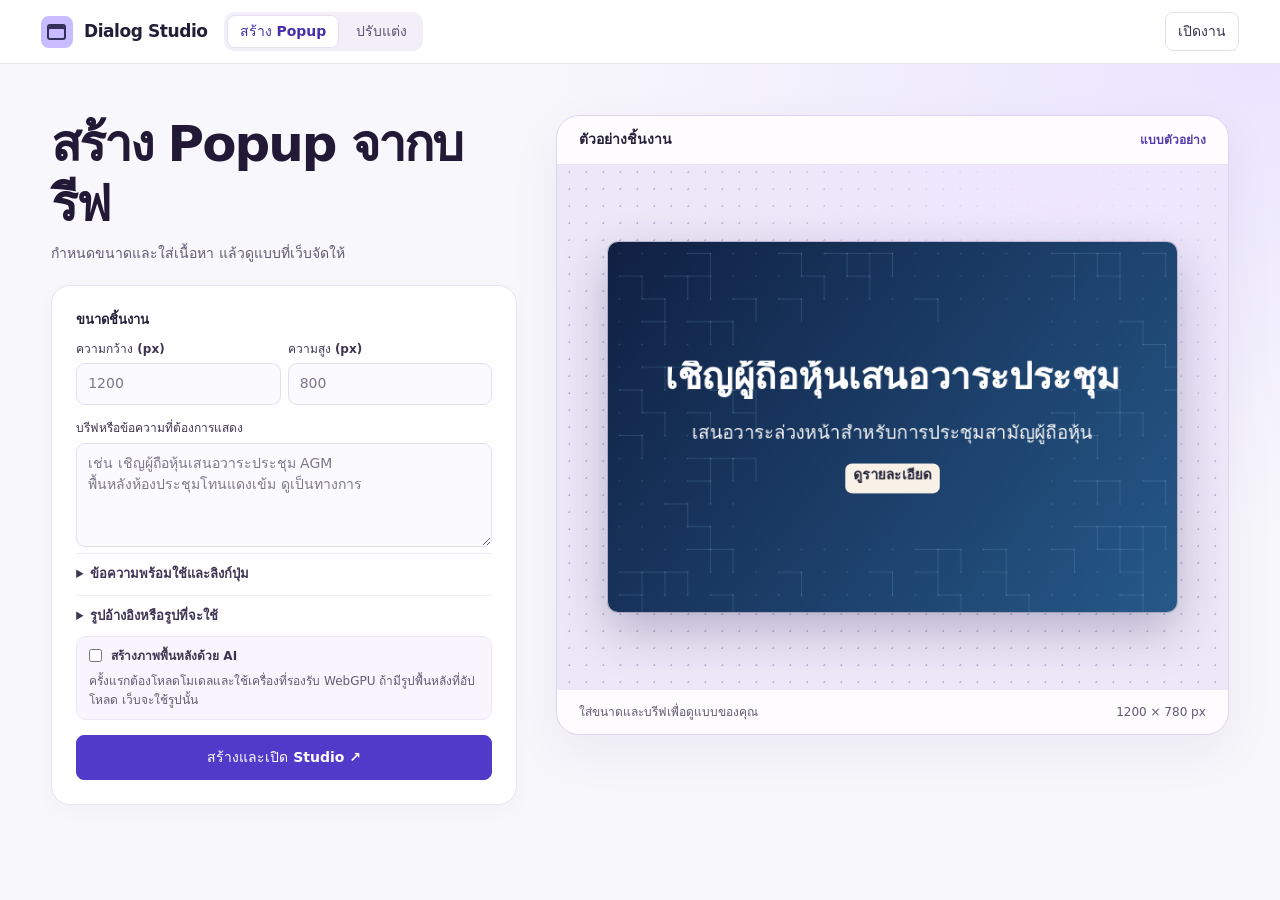
==== commit 582dc5cd: "Wrap popup text at Thai word boundaries" ====
--- a/dialog-studio/index.html
+++ b/dialog-studio/index.html
@@ -614,7 +614,49 @@
   const shape = imageShape(item);
   return ctx.isPointInPath(imageClipPath(shape, imageShapeBounds(item, shape), item), x, y);
 }
-function linesFor(context,text,width){const lines=[];for(const paragraph of text.split('\n')){let line='';for(const char of Array.from(paragraph)){if(line&&context.measureText(line+char).width>width){lines.push(line);line=char}else line+=char}lines.push(line)}return lines}
+const wordBreaker = typeof Intl.Segmenter === 'function' ? new Intl.Segmenter('th', { granularity: 'word' }) : null;
+const graphemeBreaker = wordBreaker && new Intl.Segmenter('th', { granularity: 'grapheme' });
+
+function linesFor(context, text, width) {
+  const lines = [];
+  const fits = value => context.measureText(value).width <= width;
+  for (const paragraph of text.split(/\r\n?|\n/)) {
+    let line = '';
+    let spaces = '';
+    const words = wordBreaker
+      ? Array.from(wordBreaker.segment(paragraph), part => part.segment)
+      : paragraph.match(/\s+|\S+/gu) || [];
+    for (const word of words) {
+      if (/^\s+$/u.test(word)) {
+        spaces += word;
+        continue;
+      }
+      const candidate = line + spaces + word;
+      spaces = '';
+      if (fits(candidate)) {
+        line = candidate;
+        continue;
+      }
+      if (line) lines.push(line);
+      line = word;
+      if (fits(word)) continue;
+      // A single word wider than the box still needs to fit without splitting a combining mark.
+      const clusters = graphemeBreaker
+        ? Array.from(graphemeBreaker.segment(word), part => part.segment)
+        : word.match(/\P{M}\p{M}*|\p{M}+/gu) || [];
+      line = '';
+      for (const cluster of clusters) {
+        if (line && !fits(line + cluster)) {
+          lines.push(line);
+          line = '';
+        }
+        line += cluster;
+      }
+    }
+    lines.push(line);
+  }
+  return lines;
+}
 // New motifs share a scale based on the short side, so they work on tall and wide popups.
 const tilePatterns = {
   hex(context, size) {
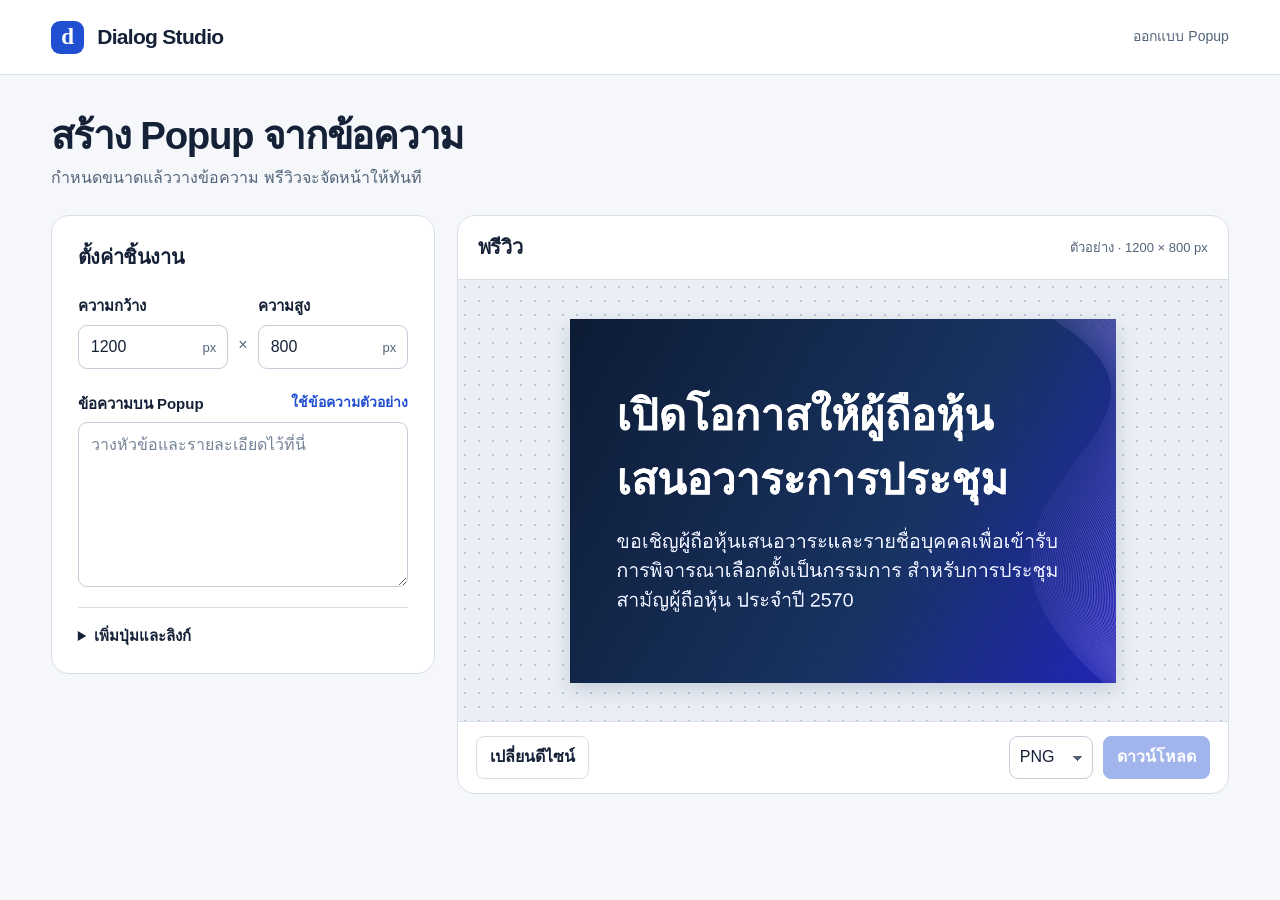
==== commit c72dde89: "Replace layered editor with a live text-to-popup workspace" ====
--- a/dialog-studio/index.html
+++ b/dialog-studio/index.html
@@ -1,619 +1,58 @@
 <!doctype html>
-<html lang="th"><head><meta charset="utf-8"><meta name="viewport" content="width=device-width,initial-scale=1"><title>Dialog Studio</title>
+<html lang="th">
+<head>
+<meta charset="utf-8">
+<meta name="viewport" content="width=device-width,initial-scale=1">
+<title>Dialog Studio · ออกแบบ Popup จากข้อความ</title>
 <style>
-:root {
-  color-scheme: light;
-  --ink: #202334;
-  --muted: #62677a;
-  --surface: #fff;
-  --field: #f8f8fc;
-  --line: #e2e4ee;
-  --accent: #5443c7;
-  --accent-soft: #eeebff;
-  --bar: #202134;
-  --header-height: 64px;
-}
-* { box-sizing: border-box; }
-[hidden], .hidden { display: none !important; }
-body { margin: 0; color: var(--ink); background: #f5f5fa; font: 14px/1.55 system-ui, "Segoe UI", Tahoma, sans-serif; }
-button, input, textarea, select { font: inherit; }
-button, summary { cursor: pointer; }
-button {
-  border: 1px solid var(--line);
-  border-radius: 8px;
-  background: var(--surface);
-  color: var(--ink);
-  padding: 8px 12px;
-  font-weight: 550;
-}
-button:hover { background: var(--field); border-color: #b8b2dd; }
-button:disabled { opacity: .42; cursor: default; }
-:focus-visible { outline: 2px solid #7663ee; outline-offset: 3px; }
-.primary { background: var(--accent); border-color: var(--accent); color: white; }
-.primary:hover { background: #4534b2; border-color: #4534b2; }
-.appbar {
-  min-height: var(--header-height);
-  display: flex;
-  align-items: center;
-  justify-content: space-between;
-  gap: 16px;
-  padding: 10px 24px;
-  background: var(--bar);
-  color: #fff;
-}
-.brand, .app-actions, .stage-actions, .art-title { display: flex; align-items: center; gap: 9px; }
-.brand { gap: 11px; white-space: nowrap; }
-.brand strong { font-size: 17px; letter-spacing: -.025em; }
-.logo { display: grid; place-items: center; width: 32px; height: 32px; border-radius: 8px; background: #c9bbff; }
-.logo::before { content: ""; width: 15px; height: 12px; border: 2px solid #343057; border-radius: 3px; box-shadow: inset 0 3px #343057; }
-.appbar .header-action { background: transparent; border-color: #4c4d63; color: #f2f1ff; }
-.appbar .header-action:hover { background: #35364f; }
-.appbar .primary { background: #c9bbff; border-color: #c9bbff; color: #24203d; }
-.appbar .primary:hover { background: #e0d6ff; }
-.appbar .primary span { margin-inline-start: 4px; }
-.layout {
-  display: grid;
-  grid-template-columns: clamp(246px, 21vw, 306px) minmax(0, 1fr) clamp(234px, 20vw, 280px);
-  height: calc(100dvh - var(--header-height));
-}
-aside { min-width: 0; background: var(--surface); overflow: auto; scrollbar-width: thin; }
-.left { border-right: 1px solid var(--line); }
-.right { border-left: 1px solid var(--line); padding: 17px 18px 24px; }
-.tool-nav {
-  position: sticky;
-  top: 0;
-  z-index: 1;
-  display: grid;
-  grid-template-columns: repeat(3, 1fr);
-  gap: 4px;
-  padding: 10px 10px 9px;
-  background: var(--surface);
-  border-bottom: 1px solid var(--line);
-}
-.tool-nav button { border-color: transparent; background: transparent; color: var(--muted); padding-inline: 4px; }
-.tool-nav button:hover { background: var(--field); }
-.tool-nav button[aria-pressed="true"] { color: #422cae; background: var(--accent-soft); }
-.tool-panel { padding: 18px 16px 23px; }
-h2 { font-size: 15px; margin: 0 0 12px; }
-p { margin: 7px 0; color: var(--muted); font-size: 12px; }
-label { display: block; margin: 10px 0 5px; color: #4b5064; font-size: 12px; font-weight: 550; }
-label span { color: var(--accent); font-variant-numeric: tabular-nums; }
-input, select, textarea {
-  width: 100%; min-width: 0; border: 1px solid var(--line); border-radius: 7px;
-  background: var(--field); color: var(--ink); padding: 8px;
-}
-input:disabled { opacity: .45; }
-input[type="color"] { height: 37px; padding: 3px; }
-input[type="range"] { display: block; accent-color: var(--accent); margin: 4px 0 8px; padding: 0; }
-textarea { resize: vertical; min-height: 82px; }
-.grid, .group { display: grid; grid-template-columns: repeat(2, minmax(0, 1fr)); gap: 7px; }
-.tool, .block-action { width: 100%; }
-.tool { display: block; text-align: left; margin-bottom: 7px; }
-.tool span { display: inline-block; width: 22px; color: var(--accent); font-weight: 700; }
-.block-action { margin-top: 10px; }
-.seg { display: grid; grid-template-columns: repeat(2, minmax(0, 1fr)); gap: 4px; padding: 3px; background: #f0eff8; border-radius: 8px; }
-.seg button { border-color: transparent; background: transparent; padding: 5px 4px; color: var(--muted); font-size: 12px; }
-.seg button.active { border-color: var(--line); background: white; color: #422cae; }
-.upload { border: 1px dashed #bcb6da; border-radius: 8px; padding: 9px; background: #f8f7ff; cursor: pointer; }
-.upload input { display: block; margin-top: 5px; background: transparent; border: 0; padding: 2px 0; font-size: 11px; }
-.upload input::file-selector-button { border: 0; border-radius: 4px; padding: 4px 7px; margin-inline-end: 5px; background: var(--accent-soft); color: #422cae; cursor: pointer; }
-.panel-rule, .divider { border-top: 1px solid var(--line); margin: 18px 0; }
-.tool-panel details { border-bottom: 1px solid var(--line); }
-.tool-panel summary { padding: 11px 0; font-weight: 600; }
-.detail-body { padding-bottom: 12px; }
-.layer { display: grid; margin-bottom: 6px; }
-.layer button { min-width: 0; overflow: hidden; text-overflow: ellipsis; white-space: nowrap; text-align: left; }
-.layer .selected { background: var(--accent-soft); border-color: #b9acf4; color: #422cae; }
-.stage { min-width: 0; min-height: 0; display: flex; flex-direction: column; }
-.stage-top {
-  display: flex; align-items: center; justify-content: space-between; flex-wrap: wrap;
-  gap: 8px; padding: 10px 14px; background: #fbfbfe; border-bottom: 1px solid var(--line);
-}
-.art-title { flex-wrap: wrap; gap: 6px 9px; }
-.art-title strong { font-size: 14px; }
-#dimensions, #selectionKind { font-size: 11px; color: var(--muted); font-variant-numeric: tabular-nums; }
-.stage-actions button { min-width: 34px; padding: 5px 8px; font-size: 16px; line-height: 1.45; }
-.size-control { position: relative; }
-.size-control summary {
-  list-style: none; white-space: nowrap; border: 1px solid var(--line); border-radius: 8px;
-  background: var(--surface); padding: 6px 8px; font-size: 12px;
-}
-.size-control summary::-webkit-details-marker { display: none; }
-.size-control summary::after { content: " ▾"; }
-.size-popover {
-  z-index: 2; position: absolute; inset: calc(100% + 7px) auto auto 0; width: 204px;
-  padding: 10px 12px 12px; border: 1px solid var(--line); border-radius: 9px;
-  background: var(--surface); box-shadow: 0 12px 28px #25234322;
-}
-.workspace {
-  display: grid;
-  place-items: center;
-  grid-template: minmax(0, 1fr) / minmax(0, 1fr);
-  flex: 1 1 auto;
-  min-height: 0;
-  padding: clamp(12px, 2vw, 30px);
-  background: #e8e8f1 radial-gradient(#aaaac1 1px, transparent 1px) 50% 50% / 18px 18px;
-  overflow: hidden;
-  container-type: size;
-}
-canvas { display: block; }
-#art {
-  max-width: 100%;
-  max-height: 100cqh;
-  width: auto;
-  height: auto;
-  box-shadow: 0 20px 48px #25234332, 0 0 0 1px #39375124;
-  touch-action: none;
-}
-.stage-note {
-  display: flex; flex-wrap: wrap; gap: 4px 16px; padding: 8px 13px;
-  background: #fbfbfe; border-top: 1px solid var(--line); color: var(--muted); font-size: 11px;
-}
-#status { color: #4a399c; overflow-wrap: anywhere; }
-.inspector-heading {
-  display: flex; align-items: center; justify-content: space-between; gap: 5px;
-  border-bottom: 1px solid var(--line); padding-bottom: 11px; margin-bottom: 12px;
-}
-.inspector-heading h2 { margin: 0; }
-#properties > .grid { margin-bottom: 3px; }
-#properties > div:first-child > label { margin-top: 0; }
-.right .group { grid-template-columns: repeat(auto-fit, minmax(56px, 1fr)); }
-.right .group button { font-size: 11px; padding: 7px 3px; }
-.empty { color: var(--muted); padding: 10px 0; }
-.export {
-  width: min(480px, calc(100% - 24px)); max-height: calc(100dvh - 24px); overflow: auto;
-  padding: 20px; border: 1px solid var(--line); border-radius: 14px;
-  color: var(--ink); background: var(--surface); box-shadow: 0 22px 75px #201b464d;
-}
-.export::backdrop { background: #1f1c3a80; }
-/* The brief and preview share the same workspace before opening the editor. */
-.appbar {
-  background: #fff;
-  color: #211f38;
-  border-bottom: 1px solid #e8e5f1;
-  padding-inline: clamp(16px, 3.2vw, 52px);
-}
-.appbar .header-action { color: #37334f; border-color: #e5e0f0; }
-.appbar .header-action:hover { background: #f3efff; }
-.appbar .primary { background: #5139ca; color: #fff; border-color: #5139ca; }
-.appbar .primary:hover { background: #4030a4; }
-.app-actions { margin-left: auto; }
-.studio-nav { display: flex; align-items: center; gap: 4px; padding: 3px; border-radius: 10px; background: #f2eff8; }
-.studio-nav button { background: transparent; border-color: transparent; color: #5e5675; padding: 5px 12px; }
-.studio-nav button[aria-current="page"] { background: #fff; border-color: #e7e0f3; color: #4730aa; }
-.builder-page {
-  --builder-text: #242039;
-  --builder-muted: #625a72;
-  min-height: calc(100dvh - var(--header-height));
-  background: radial-gradient(ellipse at 98% 0%, #eae4ff 0, transparent 40%), #f8f7fc;
-  color: var(--builder-text);
-  padding: clamp(25px, 4vw, 58px) clamp(16px, 4vw, 56px);
-}
-.builder-grid {
-  width: min(1260px, 100%);
-  display: grid;
-  grid-template-columns: minmax(350px, .9fr) minmax(0, 1.3fr);
-  gap: clamp(20px, 3vw, 48px);
-  margin: 0 auto;
-  align-items: start;
-}
-.builder-title {
-  margin: 0 0 8px;
-  color: #211936;
-  font-size: clamp(27px, 3.9vw, 57px);
-  font-weight: 750;
-  letter-spacing: -.04em;
-  line-height: 1.2;
-}
-.builder-intro { margin: 0 0 20px; color: var(--builder-muted); font-size: 14px; }
-.builder-form {
-  border: 1px solid #e9e3f2;
-  border-radius: 19px;
-  background: #fff;
-  padding: clamp(15px, 2vw, 24px);
-  box-shadow: 0 6px 20px #2d205107;
-}
-.builder-form fieldset { border: 0; padding: 0; margin: 0 0 14px; min-width: 0; }
-.builder-form legend { font-weight: 680; font-size: 13px; padding: 0; }
-.builder-form label { color: #3d354f; }
-.builder-form input, .builder-form textarea {
-  background: #fbfaff;
-  border-color: #e5e0ee;
-  border-radius: 9px;
-  padding: 9px 11px;
-}
-.builder-form input::placeholder, .builder-form textarea::placeholder { color: #7e778b; }
-.builder-form #popupBrief { min-height: 104px; }
-.builder-form details { border-top: 1px solid #eee9f5; padding: 10px 0; }
-.builder-form summary { color: #3e3554; font-size: 13px; font-weight: 650; }
-.builder-form details[open] summary { margin-bottom: 7px; }
-.builder-form .builder-check { display: flex; gap: 9px; align-items: center; font-weight: 650; margin: 0; }
-.builder-check input { width: auto; margin: 0; accent-color: #5139ca; }
-.builder-ai { background: #f8f5ff; border: 1px solid #eee7fc; padding: 10px 12px; border-radius: 10px; }
-.builder-ai p { color: var(--builder-muted); margin-bottom: 0; }
-.builder-actions { margin-top: 15px; }
-.builder-actions button { width: 100%; min-height: 45px; background: #5139ca; border-color: #5139ca; }
-.builder-actions button:hover { background: #402da4; }
-#popupBuilderError:not(:empty) { margin-top: 10px; color: #9e304e; }
-.builder-preview {
-  position: sticky;
-  top: 22px;
-  min-width: 0;
-  margin: 0;
-  overflow: hidden;
-  border-radius: 23px;
-  border: 1px solid #ddd4f1;
-  background: #fefcff;
-  box-shadow: 0 17px 50px #37265e10;
-}
-.builder-preview header, .builder-preview figcaption {
-  padding: 13px clamp(12px, 2vw, 22px);
-  display: flex;
-  align-items: center;
-  flex-wrap: wrap;
-  justify-content: space-between;
-  gap: 5px 12px;
-}
-.builder-preview header { border-bottom: 1px solid #e9e2f3; }
-.builder-preview header h2 { margin: 0; font-size: 14px; }
-.builder-preview figcaption { color: var(--builder-muted); font-size: 12px; }
-.builder-preview figcaption span:last-child { font-variant-numeric: tabular-nums; }
-.preview-mode { color: #553ab0; font-size: 12px; font-weight: 650; }
-.builder-preview-board {
-  display: flex;
-  align-items: center;
-  justify-content: center;
-  min-height: clamp(290px, 41vw, 530px);
-  padding: 22px clamp(15px, 4vw, 60px);
-  background:
-    radial-gradient(ellipse at 75% 0%, #efe6ff 0, transparent 54%),
-    radial-gradient(#b9aed7 1px, transparent 1px) 50% 50% / 17px 17px,
-    #ece8f8;
-}
-#builderPreviewCanvas {
-  display: block;
-  max-width: 100%;
-  height: auto;
-  border-radius: 10px;
-  box-shadow: 0 18px 48px #241a4545, 0 0 0 1px #37275633;
-}
-@media (max-width: 800px) {
-  .builder-grid { grid-template-columns: minmax(0, 1fr); }
-  .builder-preview { position: static; }
-  .builder-preview-board { min-height: clamp(240px, 55vw, 430px); }
-}
-@media (max-width: 560px) {
-  .appbar { flex-wrap: wrap; }
-  .studio-nav { order: 2; width: 100%; }
-  .studio-nav button { flex: 1; }
-  .app-actions button { font-size: 12px; padding-inline: 7px; }
-}
-.stage-note #popupAiStatus { color: #4a399c; }
-#cancelPopupAi { padding: 3px 8px; font-size: 11px; }
-.export-heading { display: flex; justify-content: space-between; gap: 12px; }
-.export-heading h2 { font-size: 18px; margin-bottom: 4px; }
-.export-heading button { font-size: 20px; line-height: 1; }
-.export .group { margin-top: 12px; grid-template-columns: repeat(6, minmax(0, 1fr)); }
-.export .group button { grid-column: span 3; }
-.export .group [data-format] { grid-column: span 2; }
-#codeOutput { min-height: 120px; font: 12px/1.5 monospace; margin-top: 10px; }
-#exportStatus:empty { display: none; }
-@media (max-width: 860px) {
-  .layout { height: auto; grid-template-columns: minmax(225px, 1fr) minmax(225px, 1fr); }
-  .stage { grid-column: 1 / -1; grid-row: 1; }
-  .workspace { flex-basis: clamp(240px, 63vw, 480px); }
-  .right { border-left: 0; }
-  .left, .right { border-top: 1px solid var(--line); overflow: visible; }
-  .tool-nav { position: static; }
-}
-@media (max-width: 490px) {
-  .appbar { padding-inline: 10px; flex-wrap: wrap; gap: 8px; }
-  .app-actions { flex-wrap: wrap; gap: 4px; }
-  .app-actions button { padding-inline: 7px; font-size: 12px; }
-  .layout { grid-template-columns: minmax(0, 1fr); }
-  .left { border-right: 0; }
-  .stage-top { padding-inline: 10px; }
-  .size-popover { inset-inline-start: 0; }
-}
-</style></head><body>
-<header class="appbar">
-  <div class="brand"><span class="logo" aria-hidden="true"></span><strong>Dialog Studio</strong></div>
-  <nav class="studio-nav" aria-label="หน้าทำงาน">
-    <button id="openPopupBuilder" type="button" aria-current="page" aria-controls="popupBuilder">สร้าง Popup</button>
-    <button id="openStudioWorkspace" type="button" aria-controls="studioWorkspace">ปรับแต่ง</button>
-  </nav>
-  <div class="app-actions">
-    <button id="loadProject" class="header-action" type="button">เปิดงาน</button>
-    <button id="saveProject" class="header-action" type="button" hidden>บันทึกงาน</button>
-    <button id="openExport" class="primary" type="button" hidden>ส่งออก <span aria-hidden="true">↗</span></button>
-  </div>
-  <input id="projectFile" type="file" accept="application/json,.json" hidden>
-</header>
-<div id="studioWorkspace" class="layout" hidden>
-  <aside class="left" aria-label="เครื่องมือออกแบบ">
-    <nav class="tool-nav" aria-label="แผงเครื่องมือ">
-      <button type="button" aria-pressed="true" aria-controls="elementsPanel">เพิ่ม</button>
-      <button type="button" aria-pressed="false" aria-controls="backgroundPanel">พื้นหลัง</button>
-      <button type="button" aria-pressed="false" aria-controls="layersPanel">เลเยอร์</button>
-    </nav>
-    <section id="elementsPanel" class="tool-panel">
-      <h2>เพิ่มองค์ประกอบ</h2>
-      <button class="tool" id="addText"><span>T</span> เพิ่มกล่องข้อความ</button><button class="tool" id="addButton"><span>↗</span> เพิ่มปุ่มพร้อมลิงก์</button><label class="upload">เพิ่มรูปภาพ / โลโก้<input type="file" id="imageFile" accept="image/png,image/jpeg,image/webp"></label>
-      <div class="panel-rule"></div>
-      <h2>เพิ่มเนื้อหา</h2>
-      <div class="seg"><button id="guidedTab" class="active">กรอกตามช่อง</button><button id="pasteTab">วางข้อความ</button></div>
-<div id="guided"><label for="headingInput">หัวข้อหลัก</label><input id="headingInput" placeholder="ข้อความที่ต้องการให้เด่นที่สุด"><label for="bodyInput">รายละเอียด</label><textarea id="bodyInput" placeholder="ข้อมูลกิจกรรม หรือคำอธิบาย"></textarea></div>
-<div id="pasted" class="hidden"><label for="pasteInput">วางข้อความทั้งหมด</label><textarea id="pasteInput" placeholder="บรรทัดแรกเป็นหัวข้อ&#10;บรรทัดถัดไปเป็นรายละเอียด" style="min-height:145px"></textarea><p>ใช้บรรทัดแรกเป็นหัวข้อ เก็บข้อความที่เหลือเป็นรายละเอียด</p></div><button id="addContent" class="primary block-action">เพิ่มข้อความลงชิ้นงาน</button>
-    </section>
-    <section id="backgroundPanel" class="tool-panel" hidden>
-      <h2>ออกแบบพื้นหลัง</h2>
-      <details open><summary>ลวดลาย</summary>
-        <div class="detail-body">
-          <label for="patternCategory">หมวดลวดลาย</label>
-          <select id="patternCategory"><option value="">ทุกหมวด</option></select>
-          <details>
-            <summary>สีและความเข้มลวดลาย</summary>
-            <label for="bgAccent">สีลวดลาย</label>
-            <input id="bgAccent" type="color" value="#dcebc4">
-            <label for="bgIntensity">ความเข้ม <span id="bgIntensityValue">25%</span></label>
-            <input id="bgIntensity" type="range" min="0" max="70" value="25">
-            <button id="randomBg" type="button" class="block-action">สุ่มลวดลายใหม่</button>
-          </details>
-          <div id="patternGallery" role="group" aria-label="ตัวอย่างลวดลายพื้นหลัง"></div>
-        </div>
-      </details>
-      <details><summary>สีและความโปร่งใส</summary>
-        <div class="detail-body">
-          <label for="bgStyle">สไตล์สำเร็จรูป</label><select id="bgStyle"><option value="plain">เรียบ · ไล่สี</option><option value="corporate">องค์กร · เส้นเรขาคณิต</option><option value="luxury">เรียบหรู · เส้นโค้ง</option><option value="nature">ธรรมชาติ · รูปทรงออร์แกนิก</option><option value="tech">เทคโนโลยี · จุดและกริด</option><option value="celebration">เทศกาล · กระดาษโปรย</option></select>
-          <label for="bgFillMode">รูปแบบสีพื้น</label>
-          <select id="bgFillMode">
-            <option value="gradient">ไล่สีหลายสี</option>
-            <option value="solid">สีเดียวจากจานสี</option>
-            <option value="bands">แถบสีหลายสี</option>
-          </select>
-          <div id="bgPalettePreview" aria-hidden="true"></div>
-          <p id="bgPaletteHint"></p>
-          <div id="bgPalette" role="group" aria-label="จุดสีพื้นหลัง"></div>
-          <button id="addBgColor" type="button" class="block-action">＋ เพิ่มสี</button>
-          <div id="bgAngleControls">
-            <label for="bgAngle">ทิศทางสี <span id="bgAngleValue">135°</span></label>
-            <input id="bgAngle" type="range" min="0" max="360" value="135">
-          </div>
-          <label for="bgOpacity">ความทึบสี BG <span id="bgOpacityValue">100%</span></label>
-          <input id="bgOpacity" type="range" min="0" max="100" value="100">
-        </div>
-      </details>
-      <details><summary>รูปพื้นหลัง</summary>
-        <div class="detail-body"><label class="upload">อัปโหลดภาพ BG<input id="bgFile" type="file" accept="image/png,image/jpeg,image/webp"></label><label for="bgShade">เงาทับภาพ <span id="bgShadeValue">0%</span></label><input id="bgShade" type="range" min="0" max="80" value="0"><button id="clearBg" style="width:100%;margin-top:8px">ลบภาพ · ใช้พื้นหลังที่ออกแบบ</button></div>
-      </details>
-    </section>
-    <section id="layersPanel" class="tool-panel" hidden>
-      <h2>เลเยอร์</h2>
-      <div id="layers"></div>
-    </section>
-  </aside>
-  <main class="stage" aria-label="ชิ้นงาน">
-    <div class="stage-top">
-      <div class="art-title"><strong>ชิ้นงาน Popup</strong><span id="dimensions"></span></div>
-      <div class="stage-actions">
-        <details class="size-control">
-          <summary>ขนาดชิ้นงาน</summary>
-          <div class="size-popover"><div class="grid"><div><label for="w">กว้าง · px</label><input id="w" type="number" min="240" max="4000" value="1200"></div><div><label for="h">สูง · px</label><input id="h" type="number" min="180" max="4000" value="800"></div></div><button id="resize" class="block-action">ใช้ขนาดนี้</button></div>
-        </details>
-        <button id="undo" type="button" aria-label="ย้อนกลับ" title="ย้อนกลับ">↶</button>
-        <button id="redo" type="button" aria-label="ทำซ้ำ" title="ทำซ้ำ">↷</button>
-      </div>
-    </div>
-    <div class="workspace"><canvas id="art" width="1200" height="800" tabindex="0" aria-label="พื้นที่ออกแบบ คลิกเลือกและลากย้ายองค์ประกอบ ใช้ปุ่มลูกศรเพื่อขยับ"></canvas></div>
-    <div class="stage-note"><span>คลิกเลือก · ลากเพื่อย้าย</span><span id="status" role="status" aria-live="polite"></span><span id="popupAiStatus" role="status" aria-live="polite"></span><button id="cancelPopupAi" type="button" hidden>หยุดสร้างภาพ AI</button></div>
-  </main>
-  <aside class="right"><div class="inspector-heading"><h2>ปรับแต่ง</h2><span id="selectionKind"></span></div><div id="empty" class="empty">เลือกข้อความ รูปภาพ หรือปุ่มบนชิ้นงาน เพื่อปรับแต่งที่นี่</div><div id="properties" class="hidden"><div><label for="content">ข้อความ</label><textarea id="content"></textarea></div><div id="urlWrap"><label for="url">ลิงก์ปลายทางปุ่ม</label><input id="url" placeholder="https://example.com"></div><div><label>ตำแหน่ง · px</label><div class="grid"><input id="x" type="number" aria-label="ตำแหน่ง X"><input id="y" type="number" aria-label="ตำแหน่ง Y"></div></div><div><label>ขนาดกล่อง · px</label><div class="grid"><input id="ew" type="number" min="20" aria-label="ความกว้างองค์ประกอบ"><input id="eh" type="number" min="20" aria-label="ความสูงองค์ประกอบ"></div></div><div id="fontWrap"><label for="fontSize">ขนาดตัวอักษร · px</label><input id="fontSize" type="number" min="8" max="400"></div><div><label for="color">สีตัวอักษร</label><input id="color" type="color"></div><div id="fillWrap"><label for="fill">สีปุ่ม</label><input id="fill" type="color"></div><div><label for="align">จัดแนวข้อความ</label><select id="align"><option value="left">ชิดซ้าย</option><option value="center">กึ่งกลาง</option><option value="right">ชิดขวา</option></select></div><div><label for="weight">น้ำหนักตัวอักษร</label><select id="weight"><option value="400">ปกติ</option><option value="700">หนา</option></select></div><div><label>จัดวางและลำดับ</label><div class="group"><button id="center">จัดกลาง</button><button id="forward">ขึ้นหน้า</button><button id="backward">ลงหลัง</button></div></div><div><div class="divider"></div><div class="group"><button id="duplicate">ทำสำเนา</button><button id="delete">ลบ</button></div></div></div></aside>
+*{box-sizing:border-box}
+:root{color-scheme:light;--ink:#152137;--muted:#52647a;--line:#d9dfe8;--blue:#214fd1;--paper:#fff;font:16px/1.55 Inter,"Segoe UI",Tahoma,sans-serif;color:var(--ink);background:#f5f7fa}
+body{margin:0}header,main{width:min(1480px,100%);margin:auto}header{height:74px;display:flex;align-items:center;gap:13px;padding:0 clamp(18px,4vw,66px)}.top{border-bottom:1px solid var(--line);background:white}
+.brand{font-size:21px;font-weight:750;letter-spacing:-.7px}.mark{width:33px;height:33px;background:var(--blue);border-radius:9px;display:grid;place-content:center;color:white;font:750 23px Georgia}.context{margin-left:auto;font-size:14px;color:var(--muted)}
+main{padding:clamp(24px,3vw,46px) clamp(18px,4vw,66px) 40px}h1,h2,p{margin:0}h1{font-size:clamp(27px,3vw,43px);line-height:1.2;letter-spacing:-1.3px}.intro p{color:var(--muted);margin-top:7px}.desk{margin-top:24px;display:grid;grid-template-columns:minmax(300px,.77fr) minmax(0,1.55fr);gap:22px;align-items:start}.card{border:1px solid var(--line);border-radius:18px;background:var(--paper);overflow:hidden}
+.settings{padding:clamp(18px,2vw,29px)}h2{font-size:20px;letter-spacing:-.4px}.group{margin-top:21px}.label,summary{font-weight:650;font-size:15px}.sizes{display:grid;grid-template-columns:1fr auto 1fr;gap:10px;align-items:end}.times{padding-bottom:12px;color:var(--muted)}
+.field{display:block;position:relative}.field input{padding-right:35px}.unit{position:absolute;right:12px;bottom:11px;font-size:13px;color:var(--muted);pointer-events:none}
+input,textarea,select,button{font:inherit}input,textarea,select{border:1px solid #c4ceda;border-radius:9px;background:#fff;color:var(--ink)}input,textarea{display:block;width:100%;min-width:0;padding:9px 12px;margin-top:6px}textarea{resize:vertical;line-height:1.65;min-height:165px}textarea::placeholder,input::placeholder{color:#748397}.labelrow,.bar,.actions,.exports{display:flex;align-items:center;gap:10px}.labelrow,.bar{justify-content:space-between}.bar{padding:16px 20px;border-bottom:1px solid var(--line)}.meta{font-size:13px;color:var(--muted);font-variant-numeric:tabular-nums}.actions{justify-content:space-between;padding:14px 18px;border-top:1px solid var(--line);flex-wrap:wrap}
+button,select{cursor:pointer}button{font-weight:650;border-radius:8px;border:1px solid var(--line);padding:8px 13px;background:white;color:var(--ink)}button:hover:not(:disabled){background:#edf2ff}button:disabled{opacity:.42;cursor:default}.sample{padding:2px 0;color:var(--blue);border:0;font-size:14px}.primary{color:white;background:var(--blue);border-color:var(--blue)}.primary:hover:not(:disabled){background:#183ea8}select{padding:8px 28px 8px 10px;appearance:none;background:linear-gradient(45deg,transparent 50%,#53627a 50%) calc(100% - 14px) 51%/5px 5px no-repeat,linear-gradient(135deg,#53627a 50%,transparent 50%) calc(100% - 9px) 51%/5px 5px no-repeat}
+:focus-visible{outline:3px solid #789cff;outline-offset:2px}details{border-top:1px solid var(--line);padding-top:16px;margin-top:20px}summary{cursor:pointer}details label{display:block;margin-top:12px}
+.stage{padding:clamp(18px,3vw,45px);background-color:#ebeff5;background-image:radial-gradient(#bbc7d6 1px,transparent 1px);background-size:14px 14px;min-height:340px;height:clamp(340px,49vh,550px);display:grid;place-items:center;overflow:hidden}canvas{display:block;width:100%;height:100%;min-width:0;min-height:0;object-fit:contain;filter:drop-shadow(0 7px 10px #142c572c)}.notice{font-size:14px;color:#8b361d;margin:12px 0 0}.status{padding:0 18px 12px;font-size:14px;color:var(--muted)}.status:empty,.notice:empty{display:none}
+@media(max-width:850px){.desk{grid-template-columns: minmax(250px,.85fr) minmax(0,1.25fr);gap:12px}.actions{padding:12px}.stage{padding:16px}.bar{padding:15px}}
+@media(max-width:690px){header{height:60px}.desk{grid-template-columns:1fr}.stage{height:310px;min-height:0}.settings{padding:18px}.context{display:none}textarea{min-height:110px}.group{margin-top:15px}.actions{gap:8px}.intro p{font-size:15px}}
+</style>
+</head>
+<body>
+<div class="top"><header><span class="mark" aria-hidden="true">d</span><span class="brand" lang="en">Dialog Studio</span><span class="context">ออกแบบ Popup</span></header></div>
+<main>
+<div class="intro"><h1>สร้าง Popup จากข้อความ</h1><p>กำหนดขนาดแล้ววางข้อความ พรีวิวจะจัดหน้าให้ทันที</p></div>
+<div class="desk">
+<section class="card settings" aria-labelledby="settingsTitle">
+<h2 id="settingsTitle">ตั้งค่าชิ้นงาน</h2>
+<div class="group sizes">
+<label class="field"><span class="label">ความกว้าง</span><input id="width" type="number" min="240" max="4000" step="1" value="1200"><span class="unit" aria-hidden="true">px</span></label>
+<span class="times" aria-hidden="true">×</span>
+<label class="field"><span class="label">ความสูง</span><input id="height" type="number" min="180" max="4000" step="1" value="800"><span class="unit" aria-hidden="true">px</span></label>
 </div>
-<main id="popupBuilder" class="builder-page" aria-labelledby="popupBuilderTitle">
-  <div class="builder-grid">
-    <section aria-labelledby="popupBuilderTitle">
-      <h1 id="popupBuilderTitle" class="builder-title">สร้าง Popup จากบรีฟ</h1>
-      <p class="builder-intro">กำหนดขนาดและใส่เนื้อหา แล้วดูแบบที่เว็บจัดให้</p>
-  <form id="popupBuilderForm" class="builder-form">
-    <fieldset><legend>ขนาดชิ้นงาน</legend>
-    <div class="grid">
-      <div><label for="popupWidth">ความกว้าง (px)</label><input id="popupWidth" type="number" required min="240" max="4000" step="1" placeholder="1200"></div>
-      <div><label for="popupHeight">ความสูง (px)</label><input id="popupHeight" type="number" required min="180" max="4000" step="1" placeholder="800"></div>
-    </div>
-    </fieldset>
-    <label for="popupBrief">บรีฟหรือข้อความที่ต้องการแสดง</label>
-    <textarea id="popupBrief" maxlength="1600" placeholder="เช่น เชิญผู้ถือหุ้นเสนอวาระประชุม AGM&#10;พื้นหลังห้องประชุมโทนแดงเข้ม ดูเป็นทางการ"></textarea>
-    <details>
-      <summary>ข้อความพร้อมใช้และลิงก์ปุ่ม</summary>
-      <label for="popupHeadline">หัวข้อพร้อมใช้</label><input id="popupHeadline" maxlength="220">
-      <label for="popupBody">รายละเอียดพร้อมใช้</label><textarea id="popupBody" maxlength="1000"></textarea>
-      <div class="grid">
-        <div><label for="popupButtonLabel">ข้อความปุ่ม</label><input id="popupButtonLabel" maxlength="80"></div>
-        <div><label for="popupButtonUrl">URL ปลายทาง</label><input id="popupButtonUrl" type="url" placeholder="https://"></div>
-      </div>
-    </details>
-    <details>
-      <summary>รูปอ้างอิงหรือรูปที่จะใช้</summary>
-      <label for="popupReference">ภาพอ้างอิงสำหรับโทนสี</label>
-      <input id="popupReference" type="file" accept="image/png,image/jpeg,image/webp">
-      <label for="popupBackground">รูปที่ใช้เป็นพื้นหลังจริง</label>
-      <input id="popupBackground" type="file" accept="image/png,image/jpeg,image/webp">
-      <label for="popupLogo">โลโก้ที่จะวางบน Popup</label>
-      <input id="popupLogo" type="file" accept="image/png,image/jpeg,image/webp">
-    </details>
-    <div class="builder-ai">
-    <label class="builder-check"><input id="popupUseAi" type="checkbox"> สร้างภาพพื้นหลังด้วย AI</label>
-    <div id="popupAiPromptWrap" hidden><label for="popupAiPrompt">คำอธิบายภาพเพิ่มเติม (ถ้ามี)</label><input id="popupAiPrompt" maxlength="360" placeholder="เช่น Dark red boardroom, soft lighting, empty center"></div>
-    <p>ครั้งแรกต้องโหลดโมเดลและใช้เครื่องที่รองรับ WebGPU ถ้ามีรูปพื้นหลังที่อัปโหลด เว็บจะใช้รูปนั้น</p>
-    </div>
-    <div id="popupBuilderError" role="alert"></div>
-    <div class="builder-actions"><button id="createPopup" class="primary" type="submit">สร้างและเปิด Studio <span aria-hidden="true">↗</span></button></div>
-  </form>
-    </section>
-    <figure class="builder-preview">
-      <header><h2>ตัวอย่างชิ้นงาน</h2><span id="builderPreviewMode" class="preview-mode">แบบตัวอย่าง</span></header>
-      <div class="builder-preview-board"><canvas id="builderPreviewCanvas" width="640" height="420" aria-label="ภาพตัวอย่าง Popup"></canvas></div>
-      <figcaption><span id="builderPreviewNote">ใส่ขนาดและบรีฟเพื่อดูแบบของคุณ</span><span id="builderPreviewSize"></span></figcaption>
-    </figure>
-  </div>
-</main>
-<dialog id="exportDialog" class="export" aria-labelledby="exportTitle">
-  <div class="export-heading">
-    <div><h2 id="exportTitle">ส่งออกชิ้นงาน</h2><p>ดาวน์โหลดเป็นภาพ หรือเลือก HTML เพื่อให้ปุ่มคลิกได้</p></div>
-    <form method="dialog"><button type="submit" autofocus aria-label="ปิดหน้าต่างส่งออก">×</button></form>
-  </div>
-  <div class="group"><button data-format="image/png">PNG</button><button data-format="image/jpeg">JPG</button><button data-format="image/webp">WebP</button><button id="exportHtml" class="primary">ดาวน์โหลด HTML</button><button id="showCode">ดูโค้ด</button></div><textarea id="codeOutput" readonly class="hidden" aria-label="โค้ด HTML สำหรับนำไปใช้"></textarea>
-  <p id="exportStatus" role="status" aria-live="polite"></p>
-</dialog>
+<div class="group"><div class="labelrow"><label for="copy" class="label">ข้อความบน Popup</label><button class="sample" id="sample" type="button">ใช้ข้อความตัวอย่าง</button></div>
+<textarea id="copy" rows="5" placeholder="วางหัวข้อและรายละเอียดไว้ที่นี่"></textarea></div>
+<details><summary>เพิ่มปุ่มและลิงก์</summary>
+<label class="label" for="buttonText">ข้อความบนปุ่ม</label><input id="buttonText" placeholder="เช่น ดูรายละเอียด">
+<label class="label" for="buttonUrl">ลิงก์ปลายทาง</label><input id="buttonUrl" type="url" placeholder="https://…">
+</details>
+<p id="warning" class="notice" role="status"></p>
+</section>
+<section class="card" aria-labelledby="previewTitle">
+<div class="bar"><h2 id="previewTitle">พรีวิว</h2><span class="meta" id="dimensions"></span></div>
+<div class="stage"><canvas id="art" aria-label="ตัวอย่าง Popup"></canvas></div>
+<div class="actions"><button id="variation" type="button">เปลี่ยนดีไซน์</button><div class="exports"><select id="format" aria-label="รูปแบบไฟล์"><option>PNG</option><option>JPG</option><option>WebP</option><option>HTML</option></select><button class="primary" id="download" type="button">ดาวน์โหลด</button></div></div>
+<p class="status" id="status" role="status"></p>
+</section>
+</div></main>
 <script>
-const $=id=>document.getElementById(id),canvas=$('art'),ctx=canvas.getContext('2d');
-let state={w:1200,h:800,bgA:'#173e37',bgB:'#6b8b70',bgImage:'',items:[{id:1,type:'text',text:'YOUR NEXT CHAPTER',x:140,y:200,w:920,h:85,size:54,color:'#ffffff',align:'center',weight:'700'},{id:2,type:'text',text:'เริ่มต้นเรื่องราวใหม่ของคุณ\nออกแบบข้อความ พื้นหลัง และปุ่มได้ด้วยตัวเอง',x:170,y:320,w:860,h:130,size:30,color:'#ffffff',align:'center',weight:'400'},{id:3,type:'button',text:'ดูรายละเอียด',url:'https://example.com',x:450,y:520,w:300,h:76,size:26,color:'#173e37',fill:'#f5f3df',align:'center',weight:'700'}]},selected=1,history=[],future=[],drag=null,mode='guided',images=new Map();
-function notice(text) {
-  $('status').textContent = text;
-  if ($('exportDialog').open) $('exportStatus').textContent = text;
-}
-function snapshot(){return JSON.stringify(state)}function remember(){history.push(snapshot());if(history.length>40)history.shift();future=[]}function current(){return state.items.find(i=>i.id===selected)}function uid(){return Date.now()+Math.random()}
-function imageFor(src){if(!src)return null;if(!images.has(src)){const image=new Image();images.set(src,image);image.onload=()=>draw();image.src=src}const image=images.get(src);return image.complete&&image.naturalWidth?image:null}
-const imageShapes = {
-  rectangle: 'สี่เหลี่ยม',
-  rounded: 'มุมมน',
-  circle: 'วงกลม',
-  ellipse: 'วงรี',
-  diamond: 'ข้าวหลามตัด',
-  hexagon: 'หกเหลี่ยม',
-  arch: 'ซุ้มโค้ง',
-  heart: 'หัวใจ',
-  polygon: 'กำหนดเอง'
-};
-
-function imageShape(item) {
-  return Object.hasOwn(imageShapes, item.imageShape) ? item.imageShape : 'rectangle';
-}
-
-function imageShapeBounds(item, shape) {
-  const { x, y, w, h } = item;
-  if (shape !== 'circle') return { x, y, w, h };
-  const diameter = Math.min(w, h);
-  return { x: x + (w - diameter) / 2, y: y + (h - diameter) / 2, w: diameter, h: diameter };
-}
-
-const MAX_FRAME_POINTS = 16;
-const defaultFramePoints = [
-  { x: 20, y: 0 }, { x: 80, y: 0 }, { x: 100, y: 50 },
-  { x: 80, y: 100 }, { x: 20, y: 100 }, { x: 0, y: 50 }
-];
-
-function framePoints(item) {
-  const points = item.framePoints;
-  if (Array.isArray(points) && points.length >= 3 && points.length <= MAX_FRAME_POINTS &&
-      points.every(point => point && ['x', 'y'].every(axis =>
-        Number.isFinite(point[axis]) && point[axis] >= 0 && point[axis] <= 100))) return points;
-  return defaultFramePoints;
-}
-
-function imageClipPath(shape, { x, y, w, h }, item = {}) {
-  const path = new Path2D();
-  if (shape === 'polygon') {
-    for (const point of framePoints(item)) {
-      path.lineTo(x + w * point.x / 100, y + h * point.y / 100);
-    }
-  } else if (shape === 'rounded') {
-    const shortSide = Math.min(w, h);
-    const radius = imageCropValue(item, 'frameRadius', 36, 0, 100) * shortSide / 200;
-    path.roundRect(x, y, w, h, radius);
-  } else if (shape === 'circle' || shape === 'ellipse') {
-    path.ellipse(x + w / 2, y + h / 2, w / 2, h / 2, 0, 0, Math.PI * 2);
-  } else if (shape === 'diamond') {
-    path.moveTo(x + w / 2, y);
-    path.lineTo(x + w, y + h / 2);
-    path.lineTo(x + w / 2, y + h);
-    path.lineTo(x, y + h / 2);
-  } else if (shape === 'hexagon') {
-    path.moveTo(x + w * .25, y);
-    path.lineTo(x + w * .75, y);
-    path.lineTo(x + w, y + h / 2);
-    path.lineTo(x + w * .75, y + h);
-    path.lineTo(x + w * .25, y + h);
-    path.lineTo(x, y + h / 2);
-  } else if (shape === 'arch') {
-    path.ellipse(x + w / 2, y + h * .48, w / 2, h * .48, 0, Math.PI, Math.PI * 2);
-    path.lineTo(x + w, y + h);
-    path.lineTo(x, y + h);
-  } else if (shape === 'heart') {
-    path.moveTo(x + w / 2, y + h * .22);
-    path.bezierCurveTo(x + w * .24, y - h * .18, x, y + h * .04, x, y + h * .38);
-    path.bezierCurveTo(x, y + h * .65, x + w * .34, y + h * .88, x + w / 2, y + h);
-    path.bezierCurveTo(x + w * .66, y + h * .88, x + w, y + h * .65, x + w, y + h * .38);
-    path.bezierCurveTo(x + w, y + h * .04, x + w * .76, y - h * .18, x + w / 2, y + h * .22);
-  } else {
-    path.rect(x, y, w, h);
-  }
-  path.closePath();
-  return path;
-}
-
-function imageCropValue(item, key, fallback, min, max) {
-  const value = item[key];
-  return Number.isFinite(value) ? Math.max(min, Math.min(max, value)) : fallback;
-}
-
-function drawCover(context, image, { x, y, w, h }, zoom = 1, panX = .5, panY = .5) {
-  const scale = Math.max(w / image.width, h / image.height) * zoom;
-  const imageWidth = image.width * scale;
-  const imageHeight = image.height * scale;
-  context.drawImage(image, x + (w - imageWidth) * panX, y + (h - imageHeight) * panY, imageWidth, imageHeight);
-}
-
-function cover(context, image, x, y, w, h) {
-  context.save();
-  context.beginPath();
-  context.rect(x, y, w, h);
-  context.clip();
-  drawCover(context, image, { x, y, w, h });
-  context.restore();
-}
-
-function paintImage(context, item) {
-  const image = imageFor(item.src);
-  if (!image || item.w <= 0 || item.h <= 0) return;
-  const shape = imageShape(item);
-  const bounds = imageShapeBounds(item, shape);
-  const path = imageClipPath(shape, bounds, item);
-  context.clip(path);
-  const zoom = imageCropValue(item, 'cropZoom', 100, 100, 300) / 100;
-  const panX = imageCropValue(item, 'cropX', 50, 0, 100) / 100;
-  const panY = imageCropValue(item, 'cropY', 50, 0, 100) / 100;
-  const angle = imageCropValue(item, 'cropRotation', 0, -180, 180) * Math.PI / 180;
-  if (angle || item.cropFlipX || item.cropFlipY) {
-    // Cover the shape even after the source image has been rotated.
-    const cos = Math.abs(Math.cos(angle));
-    const sin = Math.abs(Math.sin(angle));
-    const w = bounds.w * cos + bounds.h * sin;
-    const h = bounds.w * sin + bounds.h * cos;
-    context.save();
-    context.translate(bounds.x + bounds.w / 2, bounds.y + bounds.h / 2);
-    context.rotate(angle);
-    context.scale(item.cropFlipX ? -1 : 1, item.cropFlipY ? -1 : 1);
-    drawCover(context, image, { x: -w / 2, y: -h / 2, w, h }, zoom, panX, panY);
-    context.restore();
-  } else {
-    drawCover(context, image, bounds, zoom, panX, panY);
-  }
-  const border = imageCropValue(item, 'frameBorder', 0, 0, 100);
-  if (border > 0) {
-    context.lineWidth = border * 2;
-    context.lineJoin = 'round';
-    context.strokeStyle = /^#[\da-f]{6}$/i.test(item.frameBorderColor) ? item.frameBorderColor : '#ffffff';
-    context.stroke(path);
-  }
-}
-
-function itemContainsPoint(item, { x, y }) {
-  if (x < item.x || x > item.x + item.w || y < item.y || y > item.y + item.h) return false;
-  if (item.type !== 'image' || imageShape(item) === 'rectangle') return true;
-  const shape = imageShape(item);
-  return ctx.isPointInPath(imageClipPath(shape, imageShapeBounds(item, shape), item), x, y);
-}
+'use strict';
+const byId = id => document.getElementById(id);
+const canvas = byId('art');
+const ctx = canvas.getContext('2d');
+const example = 'เปิดโอกาสให้ผู้ถือหุ้นเสนอวาระการประชุม\nขอเชิญผู้ถือหุ้นเสนอวาระและรายชื่อบุคคลเพื่อเข้ารับการพิจารณาเลือกตั้งเป็นกรรมการ สำหรับการประชุมสามัญผู้ถือหุ้น ประจำปี 2570';
 const wordBreaker = typeof Intl.Segmenter === 'function' ? new Intl.Segmenter('th', { granularity: 'word' }) : null;
 const graphemeBreaker = wordBreaker && new Intl.Segmenter('th', { granularity: 'grapheme' });
 
@@ -657,1435 +96,211 @@
   }
   return lines;
 }
-// New motifs share a scale based on the short side, so they work on tall and wide popups.
-const tilePatterns = {
-  hex(context, size) {
-    for (let side = 0; side < 6; side++) {
-      const angle = Math.PI / 3 * side;
-      context.lineTo(Math.cos(angle) * size * .5, Math.sin(angle) * size * .5);
+
+const font = 'Arial,"Leelawadee UI",Tahoma,sans-serif';
+const setFont = (weight, size) => { ctx.font = weight + ' ' + size + 'px ' + font; };
+let variation = 0;
+let pendingFrame = 0;
+let artwork = null;
+
+function splitCopy(value) {
+  const text = value.trim().replace(/\r\n?/g, '\n');
+  const lineBreak = text.indexOf('\n');
+  if (lineBreak > 0) return [text.slice(0, lineBreak), text.slice(lineBreak).trimStart()];
+  const sentence = /^(.{5,}?[.!?。！？])(?:\s+|(?=[ก-๙]))/u.exec(text);
+  if (sentence) return [sentence[1], text.slice(sentence[0].length)];
+  if (text.length <= 62) return [text, ''];
+  const lead = text.slice(0, 82);
+  const breaks = Array.from(lead.matchAll(/\s+|(?=เพื่อ|โดย|สำหรับ|ตั้งแต่|เนื่องจาก|พร้อมทั้ง|ขอเชิญ)/gu))
+    .filter(part => part.index >= 18);
+  let boundary = breaks[0]?.index;
+  if (!boundary && wordBreaker) {
+    const words = Array.from(wordBreaker.segment(text.slice(0, 110)));
+    boundary = words.find(word => word.index >= 44)?.index;
+  }
+  return boundary ? [text.slice(0, boundary).trimEnd(), text.slice(boundary).trimStart()] : [text, ''];
+}
+
+function seedFrom(text) {
+  let seed = 2166136261;
+  for (const char of text) seed = Math.imul(seed ^ char.codePointAt(0), 16777619);
+  return seed >>> 0;
+}
+
+function paintBackdrop(w, h, text) {
+  const seed = seedFrom(text);
+  const base = /สิ่งแวดล้อม|ยั่งยืน|sustainab|green/i.test(text) ? 159 :
+    /เทศกาล|ฉลอง|festival/i.test(text) ? 325 :
+    /ประชุม|ผู้ถือหุ้น|shareholder/i.test(text) ? 218 : seed % 360;
+  const hue = (base + variation * 47) % 360;
+  const grad = ctx.createLinearGradient(0, 0, w, h * .82);
+  grad.addColorStop(0, 'hsl(' + hue + ' 59% 13%)');
+  grad.addColorStop(.64, 'hsl(' + hue + ' 60% 24%)');
+  grad.addColorStop(1, 'hsl(' + ((hue + 19) % 360) + ' 69% 40%)');
+  ctx.fillStyle = grad;
+  ctx.fillRect(0, 0, w, h);
+  ctx.save();
+  ctx.scale(w, h);
+  const shift = ((seed % 17) / 100 + variation * .035) % .22;
+  ctx.lineWidth = .0015;
+  for (let i = 0; i < 85; i++) {
+    const t = i / 84;
+    ctx.strokeStyle = 'hsla(' + ((hue + 35) % 360) + ',93%,81%,' + (.12 + .45 * t) + ')';
+    ctx.beginPath();
+    ctx.moveTo(.56 + t * .33 + shift, -.15);
+    ctx.bezierCurveTo(1.49 - t * .19, .32, .40 + t * .5, .40 + t * .55, 1.08 + t * .15, 1.12);
+    ctx.stroke();
+  }
+  ctx.restore();
+}
+
+function measureLayout(w, h, title, body, button) {
+  const short = Math.min(w, h);
+  const x = Math.round(w * .085);
+  const textWidth = w - 2 * x;
+  const maxHeight = h * .81;
+  const start = Math.max(15, Math.min(200, Math.round(Math.min(w * .082, h * .117))));
+  const pad = Math.max(6, short * .026);
+  let smallest = 9, largest = start, best = null;
+  while (smallest <= largest) {
+    const size = Math.floor((smallest + largest) / 2);
+    const blocks = [];
+    let used = 0;
+    for (const [kind, text, px, weight] of [['title', title, size, 700], ['body', body, Math.max(9, size * .46), 400], ['button', button, Math.max(9, size * .38), 700]]) {
+      if (!text) continue;
+      const isButton = kind === 'button';
+      setFont(weight, px);
+      const lines = linesFor(ctx, text, textWidth - (isButton ? pad * 2 : 0));
+      const lineH = px * 1.5;
+      const bh = lineH * lines.length + (isButton ? pad * .8 : 0);
+      const bw = isButton ? Math.min(textWidth, Math.max(...lines.map(line => ctx.measureText(line).width)) + 2 * pad) : textWidth;
+      if (blocks.length) used += Math.max(4, size * (isButton ? .48 : .31));
+      blocks.push({kind, lines, px, weight, w:bw, h:bh, x, y:used, lineH});
+      used += bh;
     }
-    context.closePath();
-  },
-  chevron(context, size) {
-    context.moveTo(-size * .48, -size * .2);
-    context.lineTo(0, size * .25);
-    context.lineTo(size * .48, -size * .2);
-  },
-  crosses(context, size) {
-    context.moveTo(-size * .24, 0);
-    context.lineTo(size * .24, 0);
-    context.moveTo(0, -size * .24);
-    context.lineTo(0, size * .24);
-  },
-  diamonds(context, size) {
-    context.moveTo(0, -size * .38);
-    context.lineTo(size * .28, 0);
-    context.lineTo(0, size * .38);
-    context.lineTo(-size * .28, 0);
-    context.closePath();
-  },
-  arches(context, size) {
-    context.arc(0, size * .2, size * .43, Math.PI, Math.PI * 2);
-    context.moveTo(-size * .27, size * .2);
-    context.arc(0, size * .2, size * .27, Math.PI, Math.PI * 2);
-  },
-  sparkles(context, size) {
-    context.moveTo(0, -size * .34);
-    context.quadraticCurveTo(size * .05, -size * .04, size * .28, 0);
-    context.quadraticCurveTo(size * .05, size * .04, 0, size * .34);
-    context.quadraticCurveTo(-size * .05, size * .04, -size * .28, 0);
-    context.quadraticCurveTo(-size * .05, -size * .04, 0, -size * .34);
-  }
+    if (used <= maxHeight) {
+      for (const block of blocks) block.y += (h - used) / 2;
+      best = blocks;
+      smallest = size + 1;
+    } else largest = size - 1;
+  }
+  return best;
+}
+
+function render() {
+  const w = byId('width').valueAsNumber, h = byId('height').valueAsNumber;
+  const input = byId('copy').value.trim();
+  const text = input || example;
+  const button = byId('buttonText').value.trim();
+  const link = byId('buttonUrl').value.trim();
+  let url = '', error = '', painted = false;
+  if (link) {
+    try { const target = new URL(link); if (['http:', 'https:'].includes(target.protocol)) url = target.href; } catch {}
+  }
+  artwork = null;
+  byId('sample').hidden = Boolean(input);
+  byId('download').disabled = true;
+  byId('status').textContent = '';
+  if (![w,h].every(Number.isInteger) || w < 240 || w > 4000 || h < 180 || h > 4000) error = 'กำหนดความกว้าง 240–4000 px และความสูง 180–4000 px';
+  else if (text.length > 8000 || button.length > 250) error = 'รองรับข้อความสูงสุด 8,000 ตัวอักษร และข้อความปุ่ม 250 ตัวอักษร';
+  if (!error) {
+    if (canvas.width !== w) canvas.width = w;
+    if (canvas.height !== h) canvas.height = h;
+    const [title, body] = splitCopy(text);
+    const blocks = measureLayout(w, h, title, body, button);
+    if (!blocks) error = 'ข้อความยาวเกินพื้นที่ ลองเพิ่มขนาด Popup หรือย่อข้อความ';
+    else {
+      paintBackdrop(w, h, text);
+      ctx.textBaseline = 'middle';
+      for (const block of blocks) {
+        const isButton = block.kind === 'button';
+        if (isButton) {
+          ctx.fillStyle = '#fff';
+          ctx.beginPath();
+          ctx.roundRect(block.x, block.y, block.w, block.h, Math.min(block.h / 2, block.px * .45));
+          ctx.fill();
+        }
+        setFont(block.weight, block.px);
+        ctx.textAlign = isButton ? 'center' : 'left';
+        ctx.fillStyle = isButton ? '#16223c' : block.kind === 'body' ? '#ebefff' : '#fff';
+        const left = block.x + (isButton ? block.w / 2 : 0);
+        const top = block.y + (block.h - block.lines.length * block.lineH) / 2;
+        block.lines.forEach((line, n) => ctx.fillText(line, left, top + (n + .5) * block.lineH));
+      }
+      canvas.setAttribute('aria-label', text);
+      painted = true;
+      if (link && !url) error = 'ใส่ลิงก์ที่ขึ้นต้นด้วย https:// หรือ http://';
+      else if (link && !button) error = 'ใส่ข้อความบนปุ่มเพื่อใช้ลิงก์นี้';
+      if (input && !error) artwork = {w,h,text,button,url,box:blocks.find(block => block.kind === 'button')};
+      byId('dimensions').textContent = (input ? '' : 'ตัวอย่าง · ') + w + ' × ' + h + ' px';
+    }
+  }
+  if (!painted) {
+    ctx.clearRect(0, 0, canvas.width, canvas.height);
+    canvas.setAttribute('aria-label',error);
+    byId('dimensions').textContent = 'ตรวจสอบชิ้นงาน';
+  }
+  byId('warning').textContent = error;
+  byId('download').disabled = !artwork;
+}
+function refresh() {
+  cancelAnimationFrame(pendingFrame);
+  pendingFrame = requestAnimationFrame(render);
+}
+
+function exportHtml(design) {
+  const doc = document.implementation.createHTMLDocument('Popup');
+  doc.documentElement.lang = 'th';
+  const meta = doc.createElement('meta');
+  const encoding = doc.createElement('meta');
+  encoding.setAttribute('charset','utf-8');
+  meta.name = 'viewport';
+  meta.content = 'width=device-width,initial-scale=1';
+  doc.head.prepend(encoding, meta);
+  doc.body.style.margin = '0';
+  const frame = doc.createElement('div');
+  frame.style.cssText = 'position:relative;max-width:' + design.w + 'px;margin:auto';
+  const image = doc.createElement('img');
+  image.src = canvas.toDataURL('image/png');
+  image.alt = design.text + (design.button ? ' ' + design.button : '');
+  image.style.cssText = 'display:block;width:100%;height:auto';
+  frame.append(image);
+  if (design.url && design.box) {
+    const a = doc.createElement('a'), b = design.box;
+    a.href = design.url;
+    a.target = '_blank';
+    a.rel = 'noopener noreferrer';
+    a.setAttribute('aria-label',design.button);
+    a.style.cssText = 'position:absolute;left:' + 100*b.x/design.w + '%;top:' + 100*b.y/design.h + '%;width:' + 100*b.w/design.w + '%;height:' + 100*b.h/design.h + '%';
+    frame.append(a);
+  }
+  doc.body.append(frame);
+  return new Blob(['<!doctype html>\n',doc.documentElement.outerHTML], {type:'text/html;charset=utf-8'});
+}
+byId('download').onclick = async () => {
+  cancelAnimationFrame(pendingFrame);
+  render();
+  if (!artwork) return;
+  const design = artwork;
+  const ext = byId('format').value.toLowerCase();
+  const mime = {png:'image/png',jpg:'image/jpeg',webp:'image/webp'}[ext];
+  try {
+    const blob = ext === 'html' ? exportHtml(design) : await new Promise(resolve => canvas.toBlob(resolve,mime,.94));
+    if (!blob || (mime && blob.type !== mime)) throw new Error();
+    const a = document.createElement('a');
+    const objectUrl = URL.createObjectURL(blob);
+    a.href = objectUrl;
+    a.download = 'popup-' + design.w + 'x' + design.h + '.' + ext;
+    document.body.append(a);
+    a.click(); a.remove();
+    setTimeout(() => URL.revokeObjectURL(objectUrl), 30000);
+    byId('status').textContent = 'เตรียมไฟล์ ' + ext.toUpperCase() + ' แล้ว';
+  } catch { byId('status').textContent = 'ส่งออกไฟล์ไม่ได้ ลองเปลี่ยนรูปแบบไฟล์หรือขนาดชิ้นงาน'; }
 };
-
-function paintExtraPattern(context, pattern, width, height, random) {
-  const shortSide = Math.min(width, height);
-  const size = shortSide / 8;
-  const xOffset = random() * size;
-  const yOffset = random() * size;
-  context.lineWidth = Math.max(.65, shortSide / 500);
-
-  if (Object.hasOwn(tilePatterns, pattern)) {
-    const drawTile = tilePatterns[pattern];
-    const rowHeight = pattern === 'hex' ? size * .86 : size;
-    for (let row = 0, y = yOffset - size; y < height + size; y += rowHeight, row++) {
-      const offset = row % 2 ? size * .5 : 0;
-      for (let x = xOffset - 2 * size + offset; x < width + size; x += size) {
-        context.save();
-        context.translate(x, y);
-        context.beginPath();
-        drawTile(context, size);
-        context.stroke();
-        context.restore();
-      }
-    }
-  } else if (pattern === 'pinstripe') {
-    for (let x = xOffset % (size / 2); x < width; x += size / 2) {
-      context.fillRect(x, 0, context.lineWidth * 1.4, height);
-    }
-  } else if (pattern === 'checker') {
-    for (let row = 0, y = yOffset - size; y < height; y += size, row++) {
-      const offset = row % 2 ? size : 0;
-      for (let x = xOffset + offset - 2 * size; x < width; x += size * 2) {
-        context.fillRect(x, y, size, size);
-      }
-    }
-  } else if (pattern === 'bubbles' || pattern === 'grain') {
-    const fine = pattern === 'grain';
-    const count = fine ? 1400 : 42;
-    for (let index = 0; index < count; index++) {
-      const x = random() * width;
-      const y = random() * height;
-      const radius = size * (fine ? .012 + random() * .023 : .08 + random() * .5);
-      context.beginPath();
-      context.arc(x, y, radius, 0, Math.PI * 2);
-      if (fine) context.fill();
-      else context.stroke();
-    }
-  } else if (pattern === 'contours') {
-    const centerX = width * (.15 + random() * .7);
-    const centerY = height * (.15 + random() * .7);
-    const phase = random() * Math.PI * 2;
-    for (let ring = 1; ring <= 15; ring++) {
-      context.beginPath();
-      for (let point = 0; point <= 72; point++) {
-        const angle = point / 72 * Math.PI * 2;
-        const radius = ring * size * .46 * (1 + .16 * Math.sin(3 * angle + phase));
-        context.lineTo(centerX + Math.cos(angle) * radius, centerY + Math.sin(angle) * radius);
-      }
-      context.closePath();
-      context.stroke();
-    }
-  } else if (pattern === 'ribbons') {
-    const rise = (random() - .5) * height * .6;
-    for (let index = 0; index < 5; index++) {
-      const y = height * (.32 + index * .13);
-      context.beginPath();
-      context.moveTo(0, y);
-      context.bezierCurveTo(width * .28, y - height * .42, width * .68, y + height * .36, width, y + rise);
-      context.lineWidth = size * (.1 + index * .04);
-      context.stroke();
-    }
-  }
-}
-
-const MAX_BACKGROUND_COLORS = 8;
-
-function backgroundStops(design) {
-  const validColor = color => typeof color === 'string' && /^#[\da-f]{6}$/i.test(color);
-  const saved = Array.isArray(design.bgStops)
-    ? design.bgStops.slice(0, MAX_BACKGROUND_COLORS).filter(stop =>
-      validColor(stop?.color) && Number.isFinite(stop.position) && stop.position >= 0 && stop.position <= 100)
-    : [];
-  if (saved.length >= 2) return saved;
-  return [
-    { color: validColor(design.bgA) ? design.bgA : '#173e37', position: 0 },
-    { color: validColor(design.bgB) ? design.bgB : '#6b8b70', position: 100 }
-  ];
-}
-
-function solidColorIndex(design, stops) {
-  const index = design.bgSolidIndex;
-  return Number.isInteger(index) && index >= 0 && index < stops.length ? index : 0;
-}
-
-function backgroundFillStops(stops, mode) {
-  const sorted = [...stops].sort((a, b) => a.position - b.position);
-  if (mode !== 'bands') return sorted;
-  // Meeting halfway between the color positions keeps the edges sharp.
-  const edges = [{ color: sorted[0].color, position: 0 }];
-  for (let index = 1; index < sorted.length; index++) {
-    const previous = sorted[index - 1];
-    const next = sorted[index];
-    const position = (previous.position + next.position) / 2;
-    edges.push({ color: previous.color, position }, { color: next.color, position });
-  }
-  edges.push({ color: sorted.at(-1).color, position: 100 });
-  return edges;
-}
-
-function backgroundFill(context, design) {
-  const stops = backgroundStops(design);
-  if (design.bgFillMode === 'solid') return stops[solidColorIndex(design, stops)].color;
-  const { w, h } = design;
-  const angle = ((design.bgAngle ?? 135) - 90) * Math.PI / 180;
-  const dx = Math.cos(angle);
-  const dy = Math.sin(angle);
-  const radius = (Math.abs(w * dx) + Math.abs(h * dy)) / 2;
-  const gradient = context.createLinearGradient(
-    w / 2 - dx * radius, h / 2 - dy * radius, w / 2 + dx * radius, h / 2 + dy * radius
-  );
-  for (const { color, position } of backgroundFillStops(stops, design.bgFillMode)) {
-    gradient.addColorStop(position / 100, color);
-  }
-  return gradient;
-}
-
-function paintBackground(context, design = state){
- const { w, h } = design;
- const bg = imageFor(design.bgImage);
- const imageBehind = design.bgLayer === 'behind';
- context.clearRect(0,0,w,h);
- if(bg&&imageBehind)cover(context,bg,0,0,w,h);
- context.save();context.globalAlpha=(design.bgOpacity??100)/100*(bg&&imageBehind?(design.bgColorOpacity??40)/100:1);context.fillStyle=backgroundFill(context, design);context.fillRect(0,0,w,h);context.restore();
- if(bg&&!imageBehind)cover(context,bg,0,0,w,h);
- context.save();context.beginPath();context.rect(0,0,w,h);context.clip();context.globalAlpha=(design.bgIntensity??25)/100;context.strokeStyle=design.bgAccent||'#dcebc4';context.fillStyle=design.bgAccent||'#dcebc4';context.lineWidth=Math.max(1,w/700);
- let seed=(design.bgSeed??41)>>>0;const random=()=>{seed=(Math.imul(seed,1664525)+1013904223)>>>0;return seed/4294967296};const style=design.bgPattern??design.bgStyle??'plain';
- if(style==='diagonal'){const step=w/22,offset=(design.bgSeed??41)%step;for(let x=-h-w;x<w+h;x+=step){context.beginPath();context.moveTo(x+offset,0);context.lineTo(x+h+offset,h);context.stroke()}}
- if(style==='grid'){const step=w/20;for(let x=0;x<=w;x+=step){context.beginPath();context.moveTo(x,0);context.lineTo(x,h);context.stroke()}for(let y=0;y<=h;y+=step){context.beginPath();context.moveTo(0,y);context.lineTo(w,y);context.stroke()}}
- if(style==='waves'){const phase=((design.bgSeed??41)%100)/100*Math.PI*2;for(let n=0;n<12;n++){context.beginPath();for(let x=0;x<=w;x+=w/150){const y=h*(.08+n*.077)+Math.sin(x/w*Math.PI*3+phase)*h*.045;x===0?context.moveTo(x,y):context.lineTo(x,y)}context.stroke()}}
- if(style==='dots'){const step=w/28;for(let x=step/2;x<w;x+=step)for(let y=step/2;y<h;y+=step){context.beginPath();context.arc(x,y,w/800+1,0,Math.PI*2);context.fill()}}
- if(style==='frame'){for(let n=0;n<3;n++){const pad=w*(.025+n*.012);context.strokeRect(pad,pad,w-pad*2,h-pad*2)}}
- if(style==='rays'){const cx=w*(.1+random()*.8),cy=h*(.1+random()*.8);for(let n=0;n<40;n++){const a=n/40*Math.PI*2;context.beginPath();context.moveTo(cx,cy);context.lineTo(cx+Math.cos(a)*(w+h),cy+Math.sin(a)*(w+h));context.stroke()}}
- if(style==='corporate'){for(let n=0;n<14;n++){const left=n%2===0,x=left?random()*w*.18:w*(.82+random()*.18),y=random()*h,s=w*(.06+random()*.18);context.save();context.translate(x,y);context.rotate(Math.PI/4);context.strokeRect(-s/2,-s/2,s,s);context.restore()}}
- if(style==='luxury'){for(let n=0;n<18;n++){context.beginPath();context.ellipse(w*(n%2?1.08:-.08),h*.55,w*(.2+n*.012),h*(.3+n*.018),.2+random()*.2,0,Math.PI*2);context.stroke()}}
- if(style==='nature'){for(let n=0;n<18;n++){const x=n%2?w*(.87+random()*.13):w*random()*.13,y=random()*h;context.beginPath();context.ellipse(x,y,w*(.015+random()*.055),h*(.035+random()*.09),random()*Math.PI,0,Math.PI*2);context.fill()}}
- if(style==='tech'){const step=Math.max(22,w/25);for(let x=step/2;x<w;x+=step)for(let y=step/2;y<h;y+=step){if(x>w*.23&&x<w*.77&&y>h*.2&&y<h*.8)continue;context.beginPath();context.arc(x,y,Math.max(1.5,w/650),0,Math.PI*2);context.fill();if(random()>.72){context.beginPath();context.moveTo(x,y);context.lineTo(x+step,y);context.lineTo(x+step,y+step);context.stroke()}}}
- if(style==='celebration'){for(let n=0;n<100;n++){const x=random()*w,y=random()*h;if(x>w*.2&&x<w*.8&&y>h*.18&&y<h*.82)continue;context.save();context.translate(x,y);context.rotate(random()*Math.PI);if(n%3===0){context.beginPath();context.arc(0,0,w*.003,0,Math.PI*2);context.fill()}else context.fillRect(0,0,w*(.004+random()*.009),h*.006);context.restore()}}
- paintExtraPattern(context, style, w, h, random);
- context.restore();const shade=(design.bgShade??0)/100;if(shade){context.fillStyle=`rgba(0,0,0,${shade})`;context.fillRect(0,0,w,h)}
-}
-function paint(context,selection=false,design=state){paintBackground(context,design);
-for(const i of design.items){context.save();if(i.type==='image'){paintImage(context,i)}else{if(i.type==='button')paintButton(context,i);context.beginPath();context.rect(i.x,i.y,i.w,i.h);context.clip();context.font=`${i.weight} ${i.size}px Arial,"Segoe UI",sans-serif`;context.fillStyle=i.color;context.textBaseline='top';context.textAlign=i.align;const padding=i.type==='button'?12:0,lines=linesFor(context,i.text,Math.max(1,i.w-padding*2)),lh=i.size*1.35,total=lines.length*lh,x=i.align==='center'?i.x+i.w/2:i.align==='right'?i.x+i.w-padding:i.x+padding,y=i.type==='button'?i.y+(i.h-total)/2:i.y;lines.forEach((line,n)=>context.fillText(line,x,y+n*lh))}context.restore();if(selection&&i.id===selected){context.save();context.strokeStyle='#71d5b3';context.lineWidth=2*design.w/Math.max(1,canvas.clientWidth);context.setLineDash([8,5]);context.strokeRect(i.x,i.y,i.w,i.h);context.restore()}}
-}
-function paintButton(context,i){context.save();context.beginPath();const border=i.borderWidth??0,inset=border/2;context.roundRect(i.x+inset,i.y+inset,Math.max(1,i.w-border),Math.max(1,i.h-border),Math.max(0,Math.min(i.radius??0,i.w/2,i.h/2)));if(i.buttonStyle!=='outline'&&i.buttonStyle!=='text'){context.globalAlpha=(i.fillOpacity??100)/100;context.fillStyle=i.fill;if(i.buttonStyle==='gradient'){const g=context.createLinearGradient(i.x,i.y,i.x+i.w,i.y+i.h);g.addColorStop(0,i.fill);g.addColorStop(1,i.fillEnd||'#528b76');context.fillStyle=g}if(i.shadow){context.shadowColor='#00000040';context.shadowBlur=12;context.shadowOffsetY=5}context.fill()}context.shadowColor='transparent';context.globalAlpha=1;if(i.buttonStyle!=='text'&&(border>0||i.buttonStyle==='outline')){context.strokeStyle=i.borderColor||i.color;context.lineWidth=border||2;context.stroke()}context.restore()}
-function draw(){if(canvas.width!==state.w)canvas.width=state.w;if(canvas.height!==state.h)canvas.height=state.h;paint(ctx,true);$('dimensions').textContent=`${state.w} × ${state.h} px`;$('undo').disabled=!history.length;$('redo').disabled=!future.length}
-function panel(){const i=current();$('properties').classList.toggle('hidden',!i);$('empty').classList.toggle('hidden',!!i);if(i){for(const [id,key]of Object.entries({content:'text',url:'url',x:'x',y:'y',ew:'w',eh:'h',fontSize:'size',color:'color',fill:'fill',align:'align',weight:'weight'}))$(id).value=i[key]??'';$('urlWrap').classList.toggle('hidden',i.type!=='button');$('fillWrap').classList.toggle('hidden',i.type!=='button')}const layers=$('layers');layers.replaceChildren();[...state.items].reverse().forEach(item=>{const row=document.createElement('div');row.className='layer';const b=document.createElement('button');b.textContent=item.type==='image'?'รูปภาพ / โลโก้':item.text||'ข้อความว่าง';b.classList.toggle('selected',item.id===selected);b.onclick=()=>{selected=item.id;refresh()};row.append(b);layers.append(row)})}
-function refresh(){draw();panel();syncBackgroundControls()}
-function syncBackgroundControls(){for(const [id,fallback]of Object.entries({bgStyle:'plain',bgAccent:'#dcebc4',bgIntensity:25,bgAngle:135,bgShade:0,bgLayer:'front',bgColorOpacity:40})){if($(id))$(id).value=state[id]??fallback}$('bgIntensityValue').textContent=(state.bgIntensity??25)+'%';$('bgAngleValue').textContent=(state.bgAngle??135)+'°';$('bgShadeValue').textContent=(state.bgShade??0)+'%';if($('bgColorOpacityValue'))$('bgColorOpacityValue').textContent=(state.bgColorOpacity??40)+'%'}
-function add(item){remember();item.id=uid();state.items.push(item);selected=item.id;refresh()}
-function textItem(text,x=state.w*.1,y=state.h*.2,size=36){return{type:'text',text,x,y,w:state.w*.8,h:Math.min(state.h*.3,180),size,color:'#ffffff',weight:'400',align:'center'}}
-$('guidedTab').onclick=()=>switchMode('guided');$('pasteTab').onclick=()=>switchMode('paste');function switchMode(next){if(next===mode)return;if(next==='paste')$('pasteInput').value=[$('headingInput').value,$('bodyInput').value].filter(Boolean).join('\n');else{const [heading,...body]=$('pasteInput').value.split('\n');$('headingInput').value=heading||'';$('bodyInput').value=body.join('\n')}mode=next;$('guided').classList.toggle('hidden',mode!=='guided');$('pasted').classList.toggle('hidden',mode!=='paste');$('guidedTab').classList.toggle('active',mode==='guided');$('pasteTab').classList.toggle('active',mode==='paste')}
-$('addContent').onclick=()=>{let heading=$('headingInput').value,body=$('bodyInput').value;if(mode==='paste'){const parts=$('pasteInput').value.split('\n');heading=parts.shift();body=parts.join('\n')}if(!heading.trim()&&!body.trim())return notice('กรอกข้อความก่อนเพิ่มลงชิ้นงาน');remember();if(heading.trim()){const item=textItem(heading,state.w*.1,state.h*.22,Math.round(state.w*.043));item.weight='700';item.id=uid();state.items.push(item);selected=item.id}if(body.trim()){const item=textItem(body,state.w*.1,state.h*.43,Math.round(state.w*.025));item.id=uid();state.items.push(item);selected=item.id}refresh()};
-$('addText').onclick=()=>add(textItem('แก้ข้อความของคุณ'));$('addButton').onclick=()=>add({type:'button',text:'ดูเพิ่มเติม',url:'',x:state.w*.35,y:state.h*.7,w:state.w*.3,h:state.h*.1,size:26,color:'#173e37',fill:'#f5f3df',align:'center',weight:'700'});
-function readImage(file){return new Promise((resolve,reject)=>{if(!file||!['image/png','image/jpeg','image/webp'].includes(file.type)||file.size>10*1024*1024)return reject(Error('เลือก PNG, JPG หรือ WebP ขนาดไม่เกิน 10 MB'));const reader=new FileReader();reader.onerror=()=>reject(Error('อ่านไฟล์ไม่สำเร็จ'));reader.onload=async()=>{const image=new Image();image.src=reader.result;try{await image.decode();images.set(reader.result,image);resolve({src:reader.result,image})}catch{reject(Error('เปิดภาพไม่สำเร็จ'))}};reader.readAsDataURL(file)})}
-for(const id of ['imageFile','bgFile'])$(id).onchange=async event=>{if(!event.target.files[0])return;try{const {src,image}=await readImage(event.target.files[0]);if(id==='bgFile'){remember();state.bgImage=src;refresh()}else{const w=state.w*.3;add({type:'image',src,x:state.w*.1,y:state.h*.1,w,h:w*image.height/image.width})}}catch(e){notice(e.message)}event.target.value=''};
-$('clearBg').onclick=()=>{remember();state.bgImage='';refresh()};
-$('resize').onclick=()=>{const w=Number($('w').value),h=Number($('h').value);if(!Number.isInteger(w)||!Number.isInteger(h)||w<240||w>4000||h<180||h>4000)return notice('กำหนดความกว้าง 240–4000 และความสูง 180–4000 px');remember();const sx=w/state.w,sy=h/state.h;state.items.forEach(i=>{i.x*=sx;i.y*=sy;i.w*=sx;i.h*=sy;if(i.size)i.size*=Math.min(sx,sy)});state.w=w;state.h=h;refresh();notice('ปรับขนาดชิ้นงานและองค์ประกอบแล้ว')};
-for(const [id,key]of Object.entries({content:'text',url:'url',x:'x',y:'y',ew:'w',eh:'h',fontSize:'size',color:'color',fill:'fill',align:'align',weight:'weight'}))$(id).oninput=()=>{const i=current();if(!i)return;let value=$(id).value;if(['x','y','w','h','size'].includes(key)){value=Number(value);if(!Number.isFinite(value)||(['w','h','size'].includes(key)&&value<=0))return}remember();i[key]=value;draw()};
-function mutate(fn){if(!current())return;remember();fn(current());refresh()}
-$('center').onclick=()=>mutate(i=>i.x=(state.w-i.w)/2);$('delete').onclick=()=>mutate(i=>{state.items=state.items.filter(item=>item!==i);selected=null});$('duplicate').onclick=()=>{if(current())add({...current(),x:current().x+20,y:current().y+20})};for(const [id,delta]of [['forward',1],['backward',-1]])$(id).onclick=()=>mutate(i=>{const p=state.items.indexOf(i),next=Math.max(0,Math.min(state.items.length-1,p+delta));state.items.splice(p,1);state.items.splice(next,0,i)});
-function point(e){const r=canvas.getBoundingClientRect();return{x:(e.clientX-r.left)*state.w/r.width,y:(e.clientY-r.top)*state.h/r.height}}canvas.onpointerdown=e=>{const p=point(e),i=[...state.items].reverse().find(item=>itemContainsPoint(item,p));selected=i?.id??null;refresh();if(i){drag={id:i.id,dx:p.x-i.x,dy:p.y-i.y,before:snapshot(),moved:false};canvas.setPointerCapture(e.pointerId)}};canvas.onpointermove=e=>{if(!drag)return;const i=current(),p=point(e);if(!i)return;i.x=Math.round(Math.max(0,Math.min(state.w-i.w,p.x-drag.dx)));i.y=Math.round(Math.max(0,Math.min(state.h-i.h,p.y-drag.dy)));drag.moved=true;draw();$('x').value=i.x;$('y').value=i.y};function stopDrag(){if(drag?.moved){history.push(drag.before);future=[]}drag=null;draw()}canvas.onpointerup=stopDrag;canvas.onpointercancel=stopDrag;canvas.onkeydown=e=>{const delta={ArrowLeft:[-1,0],ArrowRight:[1,0],ArrowUp:[0,-1],ArrowDown:[0,1]}[e.key];if(delta&&current()){e.preventDefault();mutate(i=>{i.x+=delta[0]*(e.shiftKey?10:1);i.y+=delta[1]*(e.shiftKey?10:1)})}};
-function restore(value){state=JSON.parse(value);selected=null;$('w').value=state.w;$('h').value=state.h;refresh()}
-$('undo').onclick=()=>{if(history.length){future.push(snapshot());restore(history.pop())}};$('redo').onclick=()=>{if(future.length){history.push(snapshot());restore(future.pop())}};
-function download(blob,name){const a=document.createElement('a'),url=URL.createObjectURL(blob);a.href=url;a.download=name;a.click();setTimeout(()=>URL.revokeObjectURL(url),1500)}
-function cleanCanvas(){const c=document.createElement('canvas');c.width=state.w;c.height=state.h;paint(c.getContext('2d'));return c}
-document.querySelectorAll('[data-format]').forEach(button=>button.onclick=()=>cleanCanvas().toBlob(blob=>{if(!blob)return notice('ส่งออกภาพไม่สำเร็จ');const ext=blob.type==='image/jpeg'?'jpg':blob.type==='image/webp'?'webp':'png';download(blob,`intro-dialog-${state.w}x${state.h}.${ext}`);notice('ส่งออกภาพแล้ว')},button.dataset.format,.94));
-function escapeHtml(s){return String(s).replace(/[&<>"']/g,c=>({'&':'&amp;','<':'&lt;','>':'&gt;','"':'&quot;',"'":'&#39;'}[c]))}function safeUrl(value){try{const u=new URL(value);return ['https:','http:'].includes(u.protocol)?u.href:''}catch{return ''}}
-function htmlCode(){const image=cleanCanvas().toDataURL('image/png');const links=state.items.filter(i=>i.type==='button'&&safeUrl(i.url)).map(i=>`<a href="${escapeHtml(safeUrl(i.url))}" target="_blank" rel="noopener" aria-label="${escapeHtml(i.text)}" style="position:absolute;left:${i.x/state.w*100}%;top:${i.y/state.h*100}%;width:${i.w/state.w*100}%;height:${i.h/state.h*100}%"></a>`).join('\n');return `<!doctype html>\n<html lang="th"><head><meta charset="utf-8"><meta name="viewport" content="width=device-width,initial-scale=1"><title>Intro Dialog</title></head><body style="margin:0"><div style="position:relative;max-width:${state.w}px"><img src="${image}" alt="${escapeHtml(state.items.filter(i=>i.type==='text').map(i=>i.text).join(' '))}" width="${state.w}" height="${state.h}" style="display:block;width:100%;height:auto">${links}</div></body></html>`}
-$('exportHtml').onclick=()=>{download(new Blob([htmlCode()],{type:'text/html;charset=utf-8'}),'intro-dialog.html');notice('ส่งออก HTML พร้อมภาพและพื้นที่ลิงก์ปุ่มแล้ว')};$('showCode').onclick=()=>{$('codeOutput').value=htmlCode();$('codeOutput').classList.toggle('hidden');notice('คัดลอกโค้ดจากช่องด้านล่างได้ ลิงก์ต้องขึ้นต้นด้วย http:// หรือ https://')};$('saveProject').onclick=()=>download(new Blob([snapshot()],{type:'application/json'}),'intro-dialog-project.json');$('loadProject').onclick=()=>$('projectFile').click();$('projectFile').onchange=async e=>{const file=e.target.files[0];if(!file)return;try{const text=await file.text(),data=JSON.parse(text);if(!Number.isInteger(data.w)||data.w<240||data.w>4000||!Number.isInteger(data.h)||data.h<180||data.h>4000||!Array.isArray(data.items)||data.items.some(i=>!['text','button','image'].includes(i.type)||!['x','y','w','h'].every(k=>Number.isFinite(i[k]))))throw Error();remember();restore(text);showStudioWorkspace();notice('เปิดโปรเจกต์แล้ว')}catch{notice('เปิดไฟล์ไม่สำเร็จ กรุณาใช้ไฟล์โปรเจกต์ที่บันทึกจากโปรแกรมนี้')}e.target.value=''};
-const palettes={plain:['#173e37','#6b8b70','#dcebc4'],corporate:['#162d48','#365b79','#b6d2e8'],luxury:['#241e1b','#655036','#e9ca88'],nature:['#18483b','#789564','#d7e4aa'],tech:['#142445','#235b70','#80deed'],celebration:['#722851','#bd6978','#ffe0a6']};
-$('bgStyle').onchange = () => {
-  remember();
-  state.bgStyle = $('bgStyle').value;
-  const [first, last, accent] = palettes[state.bgStyle];
-  state.bgA = first;
-  state.bgB = last;
-  state.bgAccent = accent;
-  delete state.bgStops;
-  delete state.bgSolidIndex;
-  state.bgSeed = Math.floor(Math.random() * 1000000);
-  refresh();
-  notice('ใช้สไตล์และชุดสีสำเร็จรูปแล้ว');
-};
-for(const id of ['bgAccent','bgIntensity','bgAngle','bgShade']){let before=null;$(id).addEventListener('input',()=>{if(before===null)before=snapshot();state[id]=id==='bgAccent'?$(id).value:Number($(id).value);draw();$('bgIntensityValue').textContent=(state.bgIntensity??25)+'%';$('bgAngleValue').textContent=(state.bgAngle??135)+'°';$('bgShadeValue').textContent=(state.bgShade??0)+'%'});$(id).addEventListener('change',()=>{if(before!==null){history.push(before);future=[];before=null}refresh()})}
-$('randomBg').onclick=()=>{remember();if((state.bgPattern??state.bgStyle??'plain')==='plain')state.bgPattern='corporate';state.bgSeed=Math.floor(Math.random()*1000000);if((state.bgPattern??state.bgStyle)==='luxury')state.bgAngle=Math.floor(Math.random()*360);refresh();notice('สุ่มลวดลายใหม่แล้ว ย้อนกลับได้ด้วยปุ่ม ↶')};
-const bgControls=document.createElement('div');bgControls.innerHTML='<label for="bgLayer">ลำดับภาพ BG และสีพื้น</label><select id="bgLayer"><option value="front">ภาพอยู่ด้านหน้าสี BG</option><option value="behind">ภาพอยู่ด้านหลังสี BG</option></select><label for="bgColorOpacity">ความเข้มสีที่ทับภาพ <span id="bgColorOpacityValue">40%</span></label><input id="bgColorOpacity" type="range" min="0" max="100" value="40"><p>เมื่อภาพอยู่ด้านหลังสี ลดความเข้มสีเพื่อให้เห็นภาพ ลวดลายและข้อความอยู่ด้านหน้าทั้งสองชั้น</p>';
-$('bgFile').closest('label').after(bgControls);
-$('bgLayer').onchange = () => {
-  remember();
-  state.bgLayer = $('bgLayer').value;
-  refresh();
-};
-let beforeOpacity=null;$('bgColorOpacity').oninput=()=>{if(beforeOpacity===null)beforeOpacity=snapshot();state.bgColorOpacity=Number($('bgColorOpacity').value);$('bgColorOpacityValue').textContent=state.bgColorOpacity+'%';draw()};$('bgColorOpacity').onchange=()=>{if(beforeOpacity!==null){history.push(beforeOpacity);future=[];beforeOpacity=null}refresh()};
-refresh();
+byId('sample').onclick = () => { byId('copy').value = example; variation = 0; refresh(); };
+byId('variation').onclick = () => { variation++; refresh(); };
+for (const id of ['width','height','copy','buttonText','buttonUrl']) byId(id).addEventListener('input', refresh);
+render();
 </script>
-<style>
-#bgPalettePreview {
-  height: 22px; border: 1px solid var(--line); border-radius: 6px; margin-top: 10px;
-}
-.bg-color-row {
-  display: grid; grid-template-columns: minmax(0, 1fr) minmax(62px, 76px) 34px;
-  gap: 6px; align-items: center; margin-top: 6px;
-}
-.bg-color-row input[type="number"], .bg-color-row button { min-height: 37px; padding: 4px; font-size: 12px; }
-.bg-color-row button[aria-pressed="true"] { color: var(--accent); background: var(--accent-soft); border-color: var(--accent); }
-#patternGallery { display: grid; grid-template-columns: repeat(2, minmax(0, 1fr)); gap: 7px; margin: 10px 0 12px; }
-#patternGallery button { min-width: 0; padding: 4px; font-size: 11px; font-weight: 500; }
-#patternGallery button[aria-pressed="true"] { border-color: var(--accent); background: var(--accent-soft); box-shadow: inset 0 0 0 1px var(--accent); }
-#patternGallery canvas { width: 100%; height: auto; border-radius: 4px; pointer-events: none; }
-#patternGallery span { display: block; padding: 4px 1px 2px; overflow-wrap: anywhere; }
-#art {
-  background-color: white;
-  background-image: conic-gradient(#e2e3ec 25%, transparent 0 50%, #e2e3ec 0 75%, transparent 0);
-  background-size: 16px 16px;
-}
-#buttonStyleTools { border-top: 1px solid var(--line); margin-top: 16px; padding-top: 12px; }
-#buttonStyleTools h2 { margin: 0 0 6px; }
-#imageCropPanel { padding-bottom: 14px; margin-bottom: 12px; border-bottom: 1px solid var(--line); }
-#imageShapeGallery { display: grid; grid-template-columns: repeat(3, minmax(0, 1fr)); gap: 6px; }
-#imageShapeGallery button { min-width: 0; padding: 4px 2px; font-size: 11px; overflow-wrap: anywhere; }
-#imageShapeGallery button[aria-pressed="true"] { border-color: var(--accent); color: var(--accent); background: var(--accent-soft); }
-#imageShapeGallery canvas { width: 52px; max-width: 100%; height: auto; margin: 0 auto 3px; }
-#imageCropPanel details { border-top: 1px solid var(--line); margin-top: 12px; padding-top: 7px; }
-#imageCropPanel summary { font-size: 12px; font-weight: 600; }
-#frameEditor { width: 100%; height: auto; border: 1px solid var(--line); border-radius: 7px; background: var(--field); touch-action: none; }
-.frame-actions { margin-top: 8px; }
-.frame-actions button[aria-pressed="true"] { background: var(--accent-soft); border-color: var(--accent); color: var(--accent); }
-#aiShapePreview { width: 100%; max-height: 115px; margin: 8px 0; background: var(--field); border: 1px solid var(--line); border-radius: 7px; }
-#aiShapePrompt { min-height: 72px; }
-#aiShapeProgress { width: 100%; accent-color: var(--accent); }
-.ai-shape-toggle { display: flex; align-items: center; gap: 7px; cursor: pointer; }
-#aiShapeAuto { width: auto; margin: 0; accent-color: var(--accent); }
-</style>
-<script>
-function syncOpacity() {
-  $('bgFillMode').value = state.bgFillMode || 'gradient';
-  $('bgOpacity').value = state.bgOpacity ?? 100;
-  $('bgOpacityValue').textContent = (state.bgOpacity ?? 100) + '%';
-  $('bgAngleControls').hidden = state.bgFillMode === 'solid';
-}
-
-function updateBackgroundStops(stops, solidIndex) {
-  remember();
-  state.bgStops = stops;
-  state.bgSolidIndex = solidIndex;
-  refresh();
-}
-
-function buildColorRow(index) {
-  const row = document.createElement('div');
-  row.className = 'bg-color-row';
-  const color = document.createElement('input');
-  color.type = 'color';
-  color.setAttribute('aria-label', 'สีที่ ' + (index + 1));
-  const position = document.createElement('input');
-  position.type = 'number';
-  position.min = 0;
-  position.max = 100;
-  position.step = 1;
-  position.setAttribute('aria-label', 'ตำแหน่งสีที่ ' + (index + 1) + ' (%)');
-  const choose = document.createElement('button');
-  choose.type = 'button';
-  choose.setAttribute('aria-label', 'ใช้สีที่ ' + (index + 1));
-  const remove = document.createElement('button');
-  remove.type = 'button';
-  remove.textContent = '×';
-  remove.setAttribute('aria-label', 'ลบสีที่ ' + (index + 1));
-
-  function updateStop(patch) {
-    const stops = backgroundStops(state);
-    const next = stops.map((stop, i) => i === index ? { ...stop, ...patch } : stop);
-    updateBackgroundStops(next, solidColorIndex(state, stops));
-  }
-
-  color.addEventListener('change', () => updateStop({ color: color.value }));
-  position.addEventListener('change', () => {
-    const value = position.valueAsNumber;
-    if (Number.isFinite(value)) updateStop({ position: Math.max(0, Math.min(100, Math.round(value))) });
-    else syncColorPalette();
-  });
-  choose.addEventListener('click', () => {
-    const stops = backgroundStops(state);
-    if (index !== solidColorIndex(state, stops)) updateBackgroundStops(stops, index);
-  });
-  remove.addEventListener('click', () => {
-    const stops = backgroundStops(state);
-    if (stops.length <= 2) return;
-    const active = solidColorIndex(state, stops);
-    const next = stops.filter((_, i) => i !== index);
-    const nextActive = active > index ? active - 1 : Math.min(active, next.length - 1);
-    updateBackgroundStops(next, nextActive);
-    $('bgPalette').children[Math.min(index, next.length - 1)].firstElementChild.focus();
-  });
-  row.append(color, position, choose, remove);
-  return row;
-}
-
-function syncColorPalette() {
-  const palette = $('bgPalette');
-  const stops = backgroundStops(state);
-  const isSolid = state.bgFillMode === 'solid';
-  const active = solidColorIndex(state, stops);
-  if (palette.children.length !== stops.length) {
-    palette.replaceChildren(...stops.map((_, index) => buildColorRow(index)));
-  }
-  stops.forEach((stop, index) => {
-    const [color, position, choose, remove] = palette.children[index].children;
-    color.value = stop.color;
-    position.value = stop.position;
-    position.hidden = isSolid;
-    choose.hidden = !isSolid;
-    choose.textContent = index === active ? 'กำลังใช้' : 'ใช้สีนี้';
-    choose.setAttribute('aria-pressed', String(index === active));
-    remove.disabled = stops.length <= 2;
-  });
-  $('addBgColor').disabled = stops.length >= MAX_BACKGROUND_COLORS;
-  const preview = $('bgPalettePreview');
-  if (isSolid) {
-    preview.style.background = stops[active].color;
-    $('bgPaletteHint').textContent = 'เลือกสีที่ใช้ หรือเก็บสีอื่นไว้ในจานสี';
-  } else {
-    const cssStops = backgroundFillStops(stops, state.bgFillMode)
-      .map(stop => stop.color + ' ' + stop.position + '%').join(', ');
-    preview.style.background = 'linear-gradient(90deg, ' + cssStops + ')';
-    $('bgPaletteHint').textContent = 'ตำแหน่งสี 0–100% ตามทิศทางที่เลือก';
-  }
-}
-
-$('addBgColor').addEventListener('click', () => {
-  const stops = backgroundStops(state);
-  if (stops.length >= MAX_BACKGROUND_COLORS) return;
-  const positions = [0, ...stops.map(stop => stop.position).sort((a, b) => a - b), 100];
-  let slot = 1;
-  for (let index = 2; index < positions.length; index++) {
-    if (positions[index] - positions[index - 1] > positions[slot] - positions[slot - 1]) slot = index;
-  }
-  const position = Math.round((positions[slot - 1] + positions[slot]) / 2);
-  const suggestions = ['#e9b56a', '#ab8af5', '#5fbee0', '#e78494', '#e7eacd', '#294f7b', '#b3cf8a', '#ed956d'];
-  const used = new Set(stops.map(stop => stop.color.toLowerCase()));
-  const color = suggestions.find(candidate => !used.has(candidate));
-  const active = state.bgFillMode === 'solid' ? stops.length : solidColorIndex(state, stops);
-  updateBackgroundStops([...stops, { color, position }], active);
-  $('bgPalette').lastElementChild.firstElementChild.focus();
-});
-$('bgFillMode').onchange=()=>{remember();state.bgFillMode=$('bgFillMode').value;refresh()};
-let opacityStart=null;$('bgOpacity').oninput=()=>{if(opacityStart===null)opacityStart=snapshot();state.bgOpacity=Number($('bgOpacity').value);syncOpacity();draw()};$('bgOpacity').onchange=()=>{if(opacityStart!==null){history.push(opacityStart);future=[];opacityStart=null}refresh()};
-const buttonTools=document.createElement('div');buttonTools.id='buttonStyleTools';buttonTools.innerHTML='<h2>สไตล์ปุ่ม</h2><label for="buttonStyle">รูปแบบ</label><select id="buttonStyle"><option value="solid">สีพื้น</option><option value="gradient">ไล่สี</option><option value="outline">เฉพาะเส้นขอบ</option><option value="text">ข้อความล้วน</option></select><div class="grid"><div><label for="buttonRadius">มุมโค้ง · px</label><input id="buttonRadius" type="number" min="0" max="2000"></div><div><label for="buttonBorder">ขอบ · px</label><input id="buttonBorder" type="number" min="0" max="50"></div></div><div class="grid"><div><label for="buttonEnd">สีปลายไล่สี</label><input id="buttonEnd" type="color"></div><div><label for="buttonBorderColor">สีเส้นขอบ</label><input id="buttonBorderColor" type="color"></div></div><label for="buttonOpacity">ความทึบสีปุ่ม · %</label><input id="buttonOpacity" type="number" min="0" max="100"><label for="buttonShadow">เงาปุ่ม</label><select id="buttonShadow"><option value="off">ไม่มีเงา</option><option value="on">มีเงา</option></select>';
-$('properties').append(buttonTools);
-function syncButton(){const i=current();buttonTools.classList.toggle('hidden',i?.type!=='button');if(i?.type==='button'){for(const [id,key,fallback]of [['buttonStyle','buttonStyle','solid'],['buttonRadius','radius',0],['buttonBorder','borderWidth',0],['buttonEnd','fillEnd','#528b76'],['buttonBorderColor','borderColor',i.color],['buttonOpacity','fillOpacity',100]])$(id).value=i[key]??fallback;$('buttonShadow').value=i.shadow?'on':'off'}}
-for(const [id,key]of [['buttonStyle','buttonStyle'],['buttonRadius','radius'],['buttonBorder','borderWidth'],['buttonEnd','fillEnd'],['buttonBorderColor','borderColor'],['buttonOpacity','fillOpacity'],['buttonShadow','shadow']])$(id).oninput=()=>{const i=current();if(i?.type!=='button')return;let value=$(id).value;if(['radius','borderWidth','fillOpacity'].includes(key)){value=Number(value);if(!Number.isFinite(value))return;value=Math.max(0,Math.min(key==='fillOpacity'?100:key==='borderWidth'?50:2000,value))}if(key==='shadow')value=value==='on';remember();i[key]=value;draw()};
-const backgroundPatterns = {
-  'พื้นฐาน': [
-    ['plain', 'ไม่มีลวดลาย'], ['diagonal', 'เส้นทแยง'], ['grid', 'เส้นตาราง'],
-    ['dots', 'จุดเรียง'], ['pinstripe', 'เส้นริ้วแนวตั้ง'], ['checker', 'ตารางหมากรุก']
-  ],
-  'เรขาคณิต': [
-    ['corporate', 'กรอบเรขาคณิต'], ['hex', 'รังผึ้ง'], ['chevron', 'บั้ง'],
-    ['crosses', 'เครื่องหมายบวก'], ['diamonds', 'ข้าวหลามตัด'], ['arches', 'ซุ้มโค้ง'],
-    ['frame', 'กรอบเส้นซ้อน'], ['tech', 'วงจรเทคโนโลยี']
-  ],
-  'เส้นและคลื่น': [
-    ['waves', 'เส้นคลื่น'], ['luxury', 'เส้นโค้งเรียบหรู'], ['rays', 'เส้นรัศมี'],
-    ['contours', 'เส้นชั้นความสูง'], ['ribbons', 'ริบบิ้น']
-  ],
-  'พื้นผิวและตกแต่ง': [
-    ['nature', 'รูปทรงออร์แกนิก'], ['celebration', 'กระดาษโปรย'],
-    ['sparkles', 'ประกายดาว'], ['bubbles', 'ฟองอากาศ'], ['grain', 'ผิวเม็ดละเอียด']
-  ]
-};
-
-const gallery = $('patternGallery');
-const patternFilter = $('patternCategory');
-let galleryStyle = '';
-for (const [category, patterns] of Object.entries(backgroundPatterns)) {
-  patternFilter.add(new Option(category, category));
-  for (const [key, name] of patterns) {
-    const button = document.createElement('button');
-    button.type = 'button';
-    button.dataset.pattern = key;
-    button.dataset.category = category;
-    const thumbnail = document.createElement('canvas');
-    thumbnail.width = 240;
-    thumbnail.height = 150;
-    thumbnail.setAttribute('aria-hidden', 'true');
-    const label = document.createElement('span');
-    label.textContent = name;
-    button.append(thumbnail, label);
-    button.onclick = () => {
-      if (key === (state.bgPattern ?? state.bgStyle ?? 'plain')) return;
-      remember();
-      state.bgPattern = key;
-      refresh();
-    };
-    gallery.append(button);
-  }
-}
-patternFilter.addEventListener('change', () => {
-  for (const button of gallery.children) {
-    button.hidden = Boolean(patternFilter.value) && button.dataset.category !== patternFilter.value;
-  }
-});
-
-function renderPatterns() {
-  const thumbnailDesign = {
-    w: 240, h: 150, bgStops: backgroundStops(state), bgSolidIndex: state.bgSolidIndex,
-    bgFillMode: state.bgFillMode, bgAngle: state.bgAngle, bgAccent: state.bgAccent,
-    bgSeed: state.bgSeed, bgIntensity: Math.max(42, state.bgIntensity ?? 25)
-  };
-  const signature = JSON.stringify(thumbnailDesign);
-  const active = state.bgPattern ?? state.bgStyle ?? 'plain';
-  for (const button of gallery.children) {
-    button.setAttribute('aria-pressed', String(button.dataset.pattern === active));
-    if (signature !== galleryStyle) {
-      paintBackground(button.firstElementChild.getContext('2d'), {
-        ...thumbnailDesign, bgPattern: button.dataset.pattern
-      });
-    }
-  }
-  galleryStyle = signature;
-}
-
-const baseRefresh = refresh;
-refresh = function () {
-  baseRefresh();
-  syncOpacity();
-  syncColorPalette();
-  syncButton();
-  renderPatterns();
-};
-const baseCleanCanvas=cleanCanvas;cleanCanvas=function(white=false){const c=baseCleanCanvas();if(white){const context=c.getContext('2d');context.save();context.globalCompositeOperation='destination-over';context.fillStyle='#fff';context.fillRect(0,0,c.width,c.height);context.restore()}return c};
-document.querySelectorAll('[data-format]').forEach(button=>button.onclick=()=>cleanCanvas(button.dataset.format==='image/jpeg').toBlob(blob=>{if(!blob)return notice('ส่งออกภาพไม่สำเร็จ');const ext=blob.type==='image/jpeg'?'jpg':blob.type==='image/webp'?'webp':'png';download(blob,`intro-dialog-${state.w}x${state.h}.${ext}`);notice(ext==='jpg'?'ส่งออก JPG แล้ว พื้นที่โปร่งใสใช้สีขาว':'ส่งออกภาพแล้ว พร้อมความโปร่งใสที่กำหนด')},button.dataset.format,.94));
-// Keep UI navigation separate from the saved project and its undo history.
-const toolButtons = [...document.querySelectorAll('.tool-nav button')];
-for (const button of toolButtons) {
-  button.addEventListener('click', () => {
-    for (const tool of toolButtons) {
-      const active = tool === button;
-      tool.setAttribute('aria-pressed', String(active));
-      $(tool.getAttribute('aria-controls')).hidden = !active;
-    }
-    document.querySelector('.left').scrollTop = 0;
-  });
-}
-
-const exportDialog = $('exportDialog');
-$('openExport').addEventListener('click', () => {
-  $('exportStatus').textContent = '';
-  $('codeOutput').classList.add('hidden');
-  exportDialog.showModal();
-});
-
-const sizeControl = document.querySelector('.size-control');
-$('resize').addEventListener('click', () => {
-  if ($('w').checkValidity() && $('h').checkValidity() &&
-      Number($('w').value) === state.w && Number($('h').value) === state.h) {
-    sizeControl.open = false;
-    sizeControl.querySelector('summary').focus();
-  }
-});
-sizeControl.addEventListener('keydown', event => {
-  if (event.key === 'Escape' && sizeControl.open) {
-    sizeControl.open = false;
-    sizeControl.querySelector('summary').focus();
-  }
-});
-
-
-const imageCropPanel = document.createElement('section');
-imageCropPanel.id = 'imageCropPanel';
-imageCropPanel.className = 'hidden';
-imageCropPanel.innerHTML = `
-  <h2>ครอปรูปตามทรง</h2>
-  <div id="imageShapeGallery" role="group" aria-label="รูปทรงกรอบภาพ"></div>
-  <details class="ai-shape-tools">
-    <summary>สร้างกรอบด้วย AI</summary>
-    <label for="aiShapePrompt">อธิบายทรงที่ต้องการ</label>
-    <textarea id="aiShapePrompt" maxlength="300" placeholder="เช่น กรอบทรงหยดน้ำ ปลายเอียงขวา"></textarea>
-    <label class="ai-shape-toggle"><input id="aiShapeAuto" type="checkbox" checked> สร้างและใช้กรอบอัตโนมัติ</label>
-    <p>หยุดพิมพ์สักครู่เพื่อสร้างกรอบ หรือเว้นว่างแล้วกดให้ AI คิดทรงให้ ครั้งแรกต้องดาวน์โหลดโมเดลและใช้ WebGPU</p>
-    <button type="button" id="generateAiShape" class="primary block-action">สร้างตอนนี้</button>
-    <progress id="aiShapeProgress" max="1" aria-label="ความคืบหน้า" hidden></progress>
-    <p id="aiShapeStatus" role="status" aria-live="polite"></p>
-    <div id="aiShapeDraft" hidden>
-      <canvas id="aiShapePreview" width="240" height="90" aria-label="ตัวอย่างกรอบที่ AI สร้าง"></canvas>
-      <button type="button" id="applyAiShape" class="block-action">ใช้กรอบนี้</button>
-    </div>
-  </details>
-  <div id="customFrameTools" hidden>
-    <p>ลากจุดบนกรอบ หรือเลือกจุดแล้วกรอกตำแหน่ง X/Y</p>
-    <canvas id="frameEditor" width="240" height="148" aria-label="ตัวแก้จุดของรูปทรง"></canvas>
-    <label for="frameVertex">จุดที่กำลังแก้</label>
-    <select id="frameVertex"></select>
-    <div class="grid">
-      <div><label for="frameVertexX">X (%)</label><input id="frameVertexX" type="number" min="0" max="100" step="0.1"></div>
-      <div><label for="frameVertexY">Y (%)</label><input id="frameVertexY" type="number" min="0" max="100" step="0.1"></div>
-    </div>
-    <div class="group frame-actions"><button type="button" id="addFrameVertex">เพิ่มจุด</button><button type="button" id="removeFrameVertex">ลบจุด</button></div>
-    <button type="button" id="resetFrameVertices" class="block-action">คืนรูปทรงเริ่มต้น</button>
-  </div>
-  <details>
-    <summary>เส้นขอบและมุม</summary>
-    <div id="frameRadiusControls" hidden>
-      <label for="frameRadius">ความมนของมุม <span id="frameRadiusValue"></span></label>
-      <input id="frameRadius" type="range" min="0" max="100" value="36">
-    </div>
-    <label for="frameBorder">ความหนาเส้นขอบ <span id="frameBorderValue"></span></label>
-    <input id="frameBorder" type="range" min="0" max="100" value="0">
-    <label for="frameBorderColor">สีเส้นขอบ</label>
-    <input id="frameBorderColor" type="color" value="#ffffff">
-  </details>
-  <details open>
-    <summary>จัดรูปในกรอบ</summary>
-    <label for="imageCropZoom">ซูมภาพ <span id="imageCropZoomValue"></span></label>
-    <input id="imageCropZoom" type="range" min="100" max="300" value="100">
-    <label for="imageCropX">ส่วนภาพแนวนอน <span id="imageCropXValue"></span></label>
-    <input id="imageCropX" type="range" min="0" max="100" value="50">
-    <label for="imageCropY">ส่วนภาพแนวตั้ง <span id="imageCropYValue"></span></label>
-    <input id="imageCropY" type="range" min="0" max="100" value="50">
-    <label for="imageCropRotation">หมุนรูป <span id="imageCropRotationValue"></span></label>
-    <input id="imageCropRotation" type="range" min="-180" max="180" value="0">
-    <div class="group frame-actions">
-      <button type="button" id="imageFlipX" aria-pressed="false">กลับซ้าย–ขวา</button>
-      <button type="button" id="imageFlipY" aria-pressed="false">กลับบน–ล่าง</button>
-    </div>
-    <button id="resetImageCrop" class="block-action" type="button">คืนการจัดรูปในกรอบ</button>
-  </details>
-`;
-$('properties').prepend(imageCropPanel);
-
-const imageShapeGallery = $('imageShapeGallery');
-for (const [shape, name] of Object.entries(imageShapes)) {
-  const button = document.createElement('button');
-  button.type = 'button';
-  button.dataset.shape = shape;
-  const thumbnail = document.createElement('canvas');
-  thumbnail.width = 60;
-  thumbnail.height = 36;
-  thumbnail.setAttribute('aria-hidden', 'true');
-  const preview = thumbnail.getContext('2d');
-  const bounds = imageShapeBounds({ x: 7, y: 4, w: 46, h: 28 }, shape);
-  preview.fillStyle = '#d9d2ff';
-  preview.strokeStyle = '#5343bb';
-  const path = imageClipPath(shape, bounds);
-  preview.fill(path);
-  preview.stroke(path);
-  const label = document.createElement('span');
-  label.textContent = name;
-  button.append(thumbnail, label);
-  button.addEventListener('click', () => {
-    const item = current();
-    if (item?.type === 'image' && imageShape(item) !== shape) {
-      mutate(target => { target.imageShape = shape; });
-    }
-  });
-  imageShapeGallery.append(button);
-}
-
-const imageCropControls = [
-  { id: 'imageCropZoom', key: 'cropZoom', fallback: 100, unit: '%' },
-  { id: 'imageCropX', key: 'cropX', fallback: 50, unit: '%' },
-  { id: 'imageCropY', key: 'cropY', fallback: 50, unit: '%' },
-  { id: 'imageCropRotation', key: 'cropRotation', fallback: 0, unit: '°' },
-  { id: 'frameRadius', key: 'frameRadius', fallback: 36, unit: '%' },
-  { id: 'frameBorder', key: 'frameBorder', fallback: 0, unit: ' px' }
-];
-
-function syncImageCropTools(item) {
-  imageCropPanel.classList.toggle('hidden', item?.type !== 'image');
-  if (item?.type !== 'image') return;
-  syncAiShapeDraft(item);
-  const shape = imageShape(item);
-  for (const button of imageShapeGallery.children) {
-    button.setAttribute('aria-pressed', String(button.dataset.shape === shape));
-  }
-  for (const { id, key, fallback, unit } of imageCropControls) {
-    const input = $(id);
-    input.value = imageCropValue(item, key, fallback, Number(input.min), Number(input.max));
-    $(id + 'Value').textContent = input.value + unit;
-  }
-  $('imageFlipX').setAttribute('aria-pressed', String(Boolean(item.cropFlipX)));
-  $('imageFlipY').setAttribute('aria-pressed', String(Boolean(item.cropFlipY)));
-  $('frameRadiusControls').hidden = shape !== 'rounded';
-  $('frameBorderColor').value = /^#[\da-f]{6}$/i.test(item.frameBorderColor) ? item.frameBorderColor : '#ffffff';
-  $('customFrameTools').hidden = shape !== 'polygon';
-  if (shape === 'polygon') syncFrameEditor(item);
-}
-
-for (const { id, key, unit } of imageCropControls) {
-  const input = $(id);
-  let gestureItem = null;
-  input.addEventListener('input', () => {
-    const item = current();
-    if (item?.type !== 'image') return;
-    if (item !== gestureItem) {
-      remember();
-      gestureItem = item;
-    }
-    item[key] = input.valueAsNumber;
-    $(id + 'Value').textContent = input.value + unit;
-    draw();
-  });
-  input.addEventListener('change', () => { gestureItem = null; });
-  input.addEventListener('blur', () => { gestureItem = null; });
-}
-
-for (const [id, key] of [['imageFlipX', 'cropFlipX'], ['imageFlipY', 'cropFlipY']]) {
-  $(id).onclick = () => mutate(item => { item[key] = !item[key]; });
-}
-
-$('frameBorderColor').onchange = () => mutate(item => { item.frameBorderColor = $('frameBorderColor').value; });
-
-$('resetImageCrop').onclick = () => mutate(item => {
-  for (const key of ['cropZoom', 'cropX', 'cropY', 'cropRotation', 'cropFlipX', 'cropFlipY']) delete item[key];
-});
-
-const frameEditor = $('frameEditor');
-const frameEditorContext = frameEditor.getContext('2d');
-const editorBounds = { x: 16, y: 16, w: 208, h: 116 };
-let activeFrameVertex = 0;
-let activeFrameItemId = null;
-let frameDrag = null;
-
-function syncFrameEditor(item) {
-  const points = framePoints(item);
-  if (activeFrameItemId !== item.id) {
-    activeFrameItemId = item.id;
-    activeFrameVertex = 0;
-  }
-  activeFrameVertex = Math.min(activeFrameVertex, points.length - 1);
-  const picker = $('frameVertex');
-  if (picker.options.length !== points.length) {
-    picker.replaceChildren(...points.map((_, index) => new Option('จุด ' + (index + 1), String(index))));
-  }
-  picker.value = activeFrameVertex;
-  const activePoint = points[activeFrameVertex];
-  $('frameVertexX').value = activePoint.x;
-  $('frameVertexY').value = activePoint.y;
-  $('addFrameVertex').disabled = points.length >= MAX_FRAME_POINTS;
-  $('removeFrameVertex').disabled = points.length <= 3;
-
-  const context = frameEditorContext;
-  const { x, y, w, h } = editorBounds;
-  context.clearRect(0, 0, frameEditor.width, frameEditor.height);
-  context.strokeStyle = '#c1bfd3';
-  context.strokeRect(x, y, w, h);
-  const path = imageClipPath('polygon', editorBounds, item);
-  context.fillStyle = '#dfd8ff';
-  context.fill(path);
-  context.strokeStyle = '#5443c7';
-  context.stroke(path);
-  points.forEach((point, index) => {
-    context.beginPath();
-    context.arc(x + w * point.x / 100, y + h * point.y / 100, index === activeFrameVertex ? 6 : 4.5, 0, Math.PI * 2);
-    context.fillStyle = index === activeFrameVertex ? '#5443c7' : '#ffffff';
-    context.fill();
-    context.stroke();
-  });
-}
-
-function customFrameItem() {
-  const item = current();
-  return item?.type === 'image' && imageShape(item) === 'polygon' ? item : null;
-}
-
-function vertexPercentage(value) {
-  return Math.round(Math.max(0, Math.min(100, value)) * 10) / 10;
-}
-
-function editorPointer(event) {
-  const bounds = frameEditor.getBoundingClientRect();
-  return {
-    x: (event.clientX - bounds.left) * frameEditor.width / bounds.width,
-    y: (event.clientY - bounds.top) * frameEditor.height / bounds.height
-  };
-}
-
-frameEditor.addEventListener('pointerdown', event => {
-  const item = customFrameItem();
-  if (!item || frameDrag || event.button !== 0) return;
-  const pointer = editorPointer(event);
-  const { x, y, w, h } = editorBounds;
-  let nearest = -1;
-  let distance = 14;
-  framePoints(item).forEach((point, index) => {
-    const gap = Math.hypot(pointer.x - x - w * point.x / 100, pointer.y - y - h * point.y / 100);
-    if (gap < distance) {
-      distance = gap;
-      nearest = index;
-    }
-  });
-  if (nearest < 0) return;
-  activeFrameVertex = nearest;
-  frameDrag = { id: event.pointerId, item, index: nearest, started: false };
-  frameEditor.setPointerCapture(event.pointerId);
-  syncFrameEditor(item);
-});
-
-frameEditor.addEventListener('pointermove', event => {
-  const item = customFrameItem();
-  if (!frameDrag || frameDrag.item !== item || frameDrag.id !== event.pointerId) return;
-  const pointer = editorPointer(event);
-  const { x, y, w, h } = editorBounds;
-  const position = { x: vertexPercentage((pointer.x - x) / w * 100), y: vertexPercentage((pointer.y - y) / h * 100) };
-  if (!frameDrag.started) {
-    remember();
-    frameDrag.started = true;
-  }
-  item.framePoints = framePoints(item).map((point, index) => index === frameDrag.index ? position : point);
-  syncFrameEditor(item);
-  draw();
-});
-
-for (const name of ['pointerup', 'pointercancel', 'lostpointercapture']) {
-  frameEditor.addEventListener(name, event => { if (frameDrag?.id === event.pointerId) frameDrag = null; });
-}
-
-$('frameVertex').onchange = () => {
-  const item = customFrameItem();
-  if (!item) return;
-  activeFrameVertex = Number($('frameVertex').value);
-  syncFrameEditor(item);
-};
-
-for (const [id, axis] of [['frameVertexX', 'x'], ['frameVertexY', 'y']]) {
-  $(id).onchange = () => {
-    const item = customFrameItem();
-    if (!item) return;
-    const value = $(id).valueAsNumber;
-    if (!Number.isFinite(value)) return syncFrameEditor(item);
-    mutate(target => {
-      target.framePoints = framePoints(target).map((point, index) =>
-        index === activeFrameVertex ? { ...point, [axis]: vertexPercentage(value) } : point);
-    });
-  };
-}
-
-$('addFrameVertex').onclick = () => {
-  const item = customFrameItem();
-  if (!item) return;
-  const points = framePoints(item);
-  if (points.length >= MAX_FRAME_POINTS) return;
-  const from = points[activeFrameVertex];
-  const to = points[(activeFrameVertex + 1) % points.length];
-  const newPoint = { x: vertexPercentage((from.x + to.x) / 2), y: vertexPercentage((from.y + to.y) / 2) };
-  activeFrameVertex += 1;
-  mutate(target => {
-    target.framePoints = [...points.slice(0, activeFrameVertex), newPoint, ...points.slice(activeFrameVertex)];
-  });
-};
-
-$('removeFrameVertex').onclick = () => {
-  const item = customFrameItem();
-  if (!item || framePoints(item).length <= 3) return;
-  mutate(target => {
-    target.framePoints = framePoints(target).filter((_, index) => index !== activeFrameVertex);
-    activeFrameVertex = Math.min(activeFrameVertex, target.framePoints.length - 1);
-  });
-};
-
-$('resetFrameVertices').onclick = () => {
-  if (!customFrameItem()) return;
-  activeFrameVertex = 0;
-  mutate(target => { delete target.framePoints; });
-};
-
-const refreshEditor = refresh;
-refresh = function () {
-  refreshEditor();
-  const selectedItem = current();
-  syncAiShapeSelection(selectedItem);
-  syncImageCropTools(selectedItem);
-  const kinds = { text: 'ข้อความ', image: 'รูปภาพ', button: 'ปุ่ม' };
-  $('selectionKind').textContent = selectedItem ? kinds[selectedItem.type] : '';
-  for (const id of ['content', 'fontSize', 'color', 'align', 'weight']) {
-    $(id).closest('div').classList.toggle('hidden', selectedItem?.type === 'image');
-  }
-};
-
-const AI_SHAPE_MODEL = 'Qwen2.5-0.5B-Instruct-q4f32_1-MLC';
-const aiShapeInstruction = [
-  'Generate an editable polygon outline that matches the user description (Thai or English).',
-  'Return only JSON with a points key: {"points":[[x,y],[x,y],...]}.',
-  'Use 3 to 16 distinct vertices, with x and y numbers from 0 to 100; y grows downward.',
-  'List vertices in order around the perimeter. Do not repeat the first vertex or cross edges.',
-  'Use the frame well and approximate smooth shapes with several points.',
-  'Example, upward-pointing triangle: {"points":[[50,5],[95,95],[5,95]]}.',
-  'Example, right-tilted droplet: {"points":[[82,4],[86,32],[90,58],[82,77],[66,91],[44,96],[24,90],[14,74],[16,55],[32,37],[56,20]]}.'
-].join(' ');
-
-let aiShapeEngine = null;
-let aiShapeDraft = null;
-
-function decodeAiFrame(raw) {
-  const { points } = JSON.parse(raw);
-  if (!Array.isArray(points) || points.length < 3 || points.length > MAX_FRAME_POINTS) {
-    throw new Error('Invalid vertex count');
-  }
-  const vertices = points.map(point => {
-    if (!Array.isArray(point) || point.length !== 2 ||
-        !point.every(value => Number.isFinite(value) && value >= 0 && value <= 100)) {
-      throw new Error('Invalid coordinates');
-    }
-    return { x: vertexPercentage(point[0]), y: vertexPercentage(point[1]) };
-  });
-  if (new Set(vertices.map(({ x, y }) => x + ',' + y)).size !== vertices.length) {
-    throw new Error('Repeated vertices');
-  }
-  const area = vertices.reduce((sum, point, index) => {
-    const next = vertices[(index + 1) % vertices.length];
-    return sum + point.x * next.y - next.x * point.y;
-  }, 0);
-  if (Math.abs(area) < 50) throw new Error('Shape area is too small');
-  return vertices;
-}
-
-function syncAiShapeDraft(item) {
-  const draft = aiShapeDraft?.item === item ? aiShapeDraft : null;
-  $('aiShapeDraft').hidden = !draft;
-  if (!draft) return;
-
-  const canvas = $('aiShapePreview');
-  const context = canvas.getContext('2d');
-  const scale = Math.min((canvas.width - 20) / item.w, (canvas.height - 16) / item.h);
-  const w = item.w * scale;
-  const h = item.h * scale;
-  const bounds = { x: (canvas.width - w) / 2, y: (canvas.height - h) / 2, w, h };
-  const path = imageClipPath('polygon', bounds, { framePoints: draft.points });
-  context.clearRect(0, 0, canvas.width, canvas.height);
-  context.fillStyle = '#d9d2ff';
-  context.strokeStyle = '#5443c7';
-  context.fill(path);
-  context.stroke(path);
-}
-
-const AUTO_SHAPE_DELAY = 1200;
-let aiShapeSelection = null;
-let aiShapeRequestId = 0;
-let aiShapeTimer = null;
-let aiShapePending = null;
-let aiShapeBusy = false;
-
-function cancelAiShapeRequest() {
-  clearTimeout(aiShapeTimer);
-  aiShapePending = null;
-  aiShapeDraft = null;
-  aiShapeRequestId++;
-}
-
-function syncAiShapeSelection(item) {
-  if (item === aiShapeSelection) return;
-  aiShapeSelection = item;
-  cancelAiShapeRequest();
-  $('aiShapeStatus').textContent = '';
-  $('aiShapeDraft').hidden = true;
-}
-
-function isCurrentAiShapeRequest(request) {
-  return request.id === aiShapeRequestId && request.item === current();
-}
-
-function applyGeneratedFrame(points) {
-  activeFrameVertex = 0;
-  mutate(target => {
-    target.imageShape = 'polygon';
-    target.framePoints = points;
-  });
-}
-
-function automaticShapePrompt(item) {
-  const ratio = item.w / item.h;
-  const layout = ratio > 1.2 ? 'landscape' : ratio < .83 ? 'portrait' : 'square';
-  return 'Invent a decorative editable clipping frame for a ' + layout +
-    ' photo. Use an interesting but gentle outline with a large central area.';
-}
-
-function scheduleAiShape(immediate = false, composing = false) {
-  const item = current();
-  const prompt = $('aiShapePrompt').value.trim();
-  const automatic = $('aiShapeAuto').checked;
-  const status = $('aiShapeStatus');
-  if (item?.type !== 'image') return;
-
-  cancelAiShapeRequest();
-  syncAiShapeDraft(item);
-  status.textContent = '';
-  if (!immediate && (!automatic || !prompt || composing)) return;
-  if (!navigator.gpu) {
-    status.textContent = 'เบราว์เซอร์นี้ใช้ WebGPU ไม่ได้ ลองเปิดใน Chrome หรือ Edge ที่รองรับ';
-    return;
-  }
-
-  const request = {
-    id: aiShapeRequestId,
-    item,
-    prompt: prompt || automaticShapePrompt(item),
-    automatic,
-    originalShape: item.imageShape,
-    originalPoints: item.framePoints
-  };
-  const enqueue = () => {
-    aiShapePending = request;
-    if (aiShapeBusy) status.textContent = 'รอสร้างกรอบสำหรับคำอธิบายล่าสุด…';
-    void runAiShapeQueue();
-  };
-  if (immediate) enqueue();
-  else {
-    status.textContent = 'จะสร้างกรอบเมื่อหยุดพิมพ์…';
-    aiShapeTimer = setTimeout(enqueue, AUTO_SHAPE_DELAY);
-  }
-}
-
-async function runAiShapeQueue() {
-  if (aiShapeBusy || !aiShapePending) return;
-  const request = aiShapePending;
-  aiShapePending = null;
-  if (!isCurrentAiShapeRequest(request)) return;
-
-  aiShapeBusy = true;
-  const status = $('aiShapeStatus');
-  const progress = $('aiShapeProgress');
-  try {
-    if (!aiShapeEngine) {
-      status.textContent = 'กำลังเตรียมดาวน์โหลดโมเดล…';
-      progress.value = 0;
-      progress.hidden = false;
-      const { CreateMLCEngine } = await import('https://cdn.jsdelivr.net/npm/@mlc-ai/web-llm@0.2.88/+esm');
-      aiShapeEngine = await CreateMLCEngine(AI_SHAPE_MODEL, {
-        initProgressCallback: report => {
-          progress.value = Math.max(0, Math.min(1, report.progress));
-          if (isCurrentAiShapeRequest(request)) {
-            status.textContent = 'กำลังเตรียมโมเดล ' + Math.round(progress.value * 100) + '%';
-          }
-        }
-      });
-    }
-
-    progress.hidden = true;
-    if (!isCurrentAiShapeRequest(request)) return;
-    status.textContent = 'AI กำลังสร้างรูปทรง…';
-    const result = await aiShapeEngine.chat.completions.create({
-      messages: [
-        { role: 'system', content: aiShapeInstruction },
-        { role: 'user', content: request.prompt }
-      ],
-      response_format: { type: 'json_object' },
-      max_tokens: 260,
-      temperature: .2
-    });
-    if (!isCurrentAiShapeRequest(request)) return;
-
-    let points;
-    try {
-      points = decodeAiFrame(result.choices[0]?.message.content);
-    } catch {
-      status.textContent = 'AI สร้างกรอบไม่สำเร็จ ลองปรับคำอธิบายแล้วสร้างอีกครั้ง';
-      return;
-    }
-    const outlineUnchanged = request.item.imageShape === request.originalShape &&
-      request.item.framePoints === request.originalPoints;
-    if (request.automatic && outlineUnchanged) {
-      applyGeneratedFrame(points);
-      status.textContent = 'ใช้กรอบอัตโนมัติแล้ว แก้จุดต่อหรือกดย้อนกลับได้';
-    } else {
-      aiShapeDraft = { item: request.item, points };
-      syncAiShapeDraft(request.item);
-      status.textContent = 'สร้างกรอบแล้ว กด “ใช้กรอบนี้” เพื่อแทนกรอบปัจจุบัน';
-    }
-  } catch (error) {
-    console.warn('Dialog Studio AI', error);
-    aiShapeEngine = null;
-    if (isCurrentAiShapeRequest(request)) {
-      status.textContent = 'เปิดโมเดลหรือสร้างกรอบไม่สำเร็จ ลองใหม่บนเบราว์เซอร์ที่รองรับ WebGPU';
-    }
-  } finally {
-    aiShapeBusy = false;
-    progress.hidden = true;
-    void runAiShapeQueue();
-  }
-}
-
-$('aiShapePrompt').addEventListener('input', event => scheduleAiShape(false, event.isComposing));
-$('aiShapePrompt').addEventListener('compositionend', () => scheduleAiShape());
-$('aiShapeAuto').addEventListener('change', () => scheduleAiShape());
-$('generateAiShape').addEventListener('click', () => scheduleAiShape(true));
-
-$('applyAiShape').addEventListener('click', () => {
-  const item = current();
-  if (!aiShapeDraft || aiShapeDraft.item !== item) return;
-  const points = aiShapeDraft.points;
-  aiShapeDraft = null;
-  applyGeneratedFrame(points);
-  $('aiShapeStatus').textContent = 'ใช้กรอบแล้ว แก้รูปทรงต่อได้ในส่วนกำหนดเอง';
-});
-
-function readPopupCopy(brief, headline, detail) {
-  if (headline || detail) return { headline, detail };
-  const [lead = '', ...rest] = brief.split(/\n+/).map(line => line.trim()).filter(Boolean);
-  const visualDirections = /(?:^|\s)(?:พื้นหลัง|โทน(?:สี)?|สไตล์|จัดวาง|background|palette|style|layout)\s*:?\s*/i;
-  const buttonDirections = /(?:^|\s)(?:มีปุ่ม|ใส่ปุ่ม|เพิ่มปุ่ม|with a button)/iu;
-  const contentOnly = line => line.split(visualDirections)[0].split(buttonDirections)[0].trim();
-  return {
-    headline: contentOnly(lead).replace(/^(?:ช่วย)?(?:ทำ|สร้าง|ออกแบบ)\s*(?:popup|ป๊อปอัป|ป๊อปอัพ)\s*(?:สำหรับ|เรื่อง|:)?\s*/i, ''),
-    detail: rest.map(contentOnly).filter(Boolean).join('\n')
-  };
-}
-
-const popupPalettes = [
-  { match: /แดง|red|maroon/i, colors: ['#401326', '#8f273f', '#f4bc8f'], pattern: 'ribbons' },
-  { match: /ทอง|หรู|gold|luxury|premium/i, colors: ['#25201c', '#6f4c2d', '#eed295'], pattern: 'luxury' },
-  { match: /เขียว|ธรรมชาติ|eco|green|nature/i, colors: ['#0c3029', '#2b6950', '#c3e1a5'], pattern: 'contours' },
-  { match: /ฟ้า|น้ำเงิน|เทคโนโลยี|blue|tech/i, colors: ['#102043', '#265989', '#94d6ef'], pattern: 'tech' },
-  { match: /ม่วง|purple|violet/i, colors: ['#281347', '#593b90', '#d8baf4'], pattern: 'arches' },
-  { match: /ชมพู|pink|rose/i, colors: ['#461d3e', '#994664', '#f3b5c8'], pattern: 'waves' }
-];
-
-function samplePopupReference(image) {
-  const sample = document.createElement('canvas');
-  sample.width = 32;
-  sample.height = 24;
-  const context = sample.getContext('2d');
-  context.drawImage(image, 0, 0, sample.width, sample.height);
-  const { data } = context.getImageData(0, 0, sample.width, sample.height);
-  const bins = new Map();
-  const highlights = [0, 0, 0];
-  for (let pixel = 0; pixel < data.length; pixel += 4) {
-    const rgb = [data[pixel], data[pixel + 1], data[pixel + 2]];
-    const value = Math.max(...rgb);
-    const saturation = value - Math.min(...rgb);
-    if (data[pixel + 3] < 128) continue;
-    if (value > 215 && saturation < 28) highlights[Math.floor(((pixel / 4) % sample.width) * 3 / sample.width)]++;
-    if (value < 24 || value > 233 && saturation < 28) continue;
-    const key = rgb.map(value => Math.floor(value / 40)).join(',');
-    const bin = bins.get(key) || { rgb, weight: 0 };
-    bin.weight += 1 + saturation / 60;
-    bins.set(key, bin);
-  }
-  const rgb = [...bins.values()].sort((a, b) => b.weight - a.weight)[0]?.rgb;
-  if (!rgb) return null;
-  const hex = channels => '#' + channels.map(channel => Math.round(channel).toString(16).padStart(2, '0')).join('');
-  const raw = hex(rgb);
-  const leftWeighted = highlights[0] > highlights[1] * 1.65 && highlights[0] > highlights[2] * 1.65;
-  return { colors: [hex(rgb.map(value => value * .30 + 12)), hex(rgb.map(value => value * .62 + 18)), raw],
-    align: leftWeighted ? 'left' : 'center' };
-}
-
-function popupDesignDirection(brief, reference, variation) {
-  const match = popupPalettes.find(preset => preset.match.test(brief));
-  const defaults = [
-    { colors: ['#152339', '#365576', '#b2ddf1'], pattern: 'ribbons' },
-    { colors: ['#2a2342', '#53457a', '#d5c5f7'], pattern: 'contours' },
-    { colors: ['#132d31', '#386566', '#a8e1cc'], pattern: 'diagonal' }
-  ];
-  const fallback = defaults[variation % defaults.length];
-  const colors = match?.colors || reference?.colors || fallback.colors;
-  const align = /ชิดซ้าย|วางซ้าย|left.align/i.test(brief) ? 'left' :
-    /กึ่งกลาง|ตรงกลาง|center/i.test(brief) ? 'center' : reference?.align || 'center';
-  return { colors, align, pattern: match?.pattern || fallback.pattern };
-}
-
-function composePopup({ width, height, copy, button, background, reference, brief, logo, variation = 1 }) {
-  const direction = popupDesignDirection(brief, reference, variation);
-  const [dark, mid, accent] = direction.colors;
-  const design = {
-    w: width, h: height, bgA: dark, bgB: mid, bgAccent: accent,
-    bgPattern: background ? 'plain' : direction.pattern, bgSeed: variation,
-    bgIntensity: 21, bgAngle: 122 + variation % 23, bgImage: background || '',
-    bgLayer: 'behind', bgShade: background ? 28 : 0, bgColorOpacity: 45, items: []
-  };
-  const typeMeasure = document.createElement('canvas').getContext('2d');
-  const scale = Math.min(width, height * 1.5);
-  const margin = Math.min(width * .12, Math.max(15, width * .085));
-  const textWidth = width - margin * 2;
-  const units = [
-    copy.headline && { type: 'text', text: copy.headline, size: Math.min(140, scale * .066), weight: '700', color: '#ffffff' },
-    copy.detail && { type: 'text', text: copy.detail, size: Math.min(58, scale * .033), weight: '400', color: '#f4f4f7' },
-    button && { type: 'button', ...button, size: Math.min(45, scale * .025), weight: '700', color: '#25233a', fill: '#f7f1e7' }
-  ].filter(Boolean);
-  const maxHeight = height * .84;
-  for (let attempt = 0; attempt < 25; attempt++) {
-    const factor = .95 ** attempt;
-    const gap = Math.max(6, scale * .023 * factor);
-    const metrics = units.map(unit => {
-      const size = Math.max(11, Math.round(unit.size * factor));
-      typeMeasure.font = unit.weight + ' ' + size + 'px Arial,"Segoe UI",sans-serif';
-      const isButton = unit.type === 'button';
-      const lineWidth = isButton ? textWidth - 24 : textWidth;
-      const lines = linesFor(typeMeasure, unit.text, lineWidth);
-      const buttonWidth = Math.min(textWidth, Math.max(Math.min(130, textWidth), typeMeasure.measureText(unit.text).width + 34));
-      return { ...unit, size, w: isButton ? buttonWidth : textWidth,
-        h: Math.ceil(lines.length * size * 1.35 + (isButton ? Math.max(12, size * .8) : 3)) };
-    });
-    if (logo) {
-      const ratio = Math.min(width * .24 / logo.image.width, height * .115 / logo.image.height) * factor;
-      metrics.unshift({ type: 'image', src: logo.src, w: logo.image.width * ratio, h: logo.image.height * ratio });
-    }
-    const stackHeight = metrics.reduce((sum, unit) => sum + unit.h, 0) + (metrics.length - 1) * gap;
-    if (stackHeight > maxHeight) continue;
-    let y = Math.round((height - stackHeight) / 2);
-    for (const unit of metrics) {
-      const isButton = unit.type === 'button';
-      design.items.push({
-        ...unit, id: uid(), x: direction.align === 'left' ? margin : (width - unit.w) / 2, y,
-        align: isButton ? 'center' : direction.align,
-        ...(isButton ? { radius: Math.round(unit.h * .22) } : {})
-      });
-      y += unit.h + gap;
-    }
-    return design;
-  }
-  throw new Error('ข้อความยาวเกินขนาดนี้ กรุณาเพิ่มขนาดชิ้นงานหรือลดข้อความ');
-}
-
-const builderVariation = Math.floor(Math.random() * 1000000);
-const builderImageCache = new WeakMap();
-let builderPreviewRevision = 0;
-
-function setStudioView(editor) {
-  $('popupBuilder').hidden = editor;
-  $('studioWorkspace').hidden = !editor;
-  $('saveProject').hidden = !editor;
-  $('openExport').hidden = !editor;
-  const builderTab = $('openPopupBuilder');
-  const editorTab = $('openStudioWorkspace');
-  builderTab.removeAttribute('aria-current');
-  editorTab.removeAttribute('aria-current');
-  (editor ? editorTab : builderTab).setAttribute('aria-current', 'page');
-}
-
-function showStudioWorkspace(focusCanvas = false) {
-  setStudioView(true);
-  refresh();
-  if (focusCanvas) $('art').focus();
-}
-
-function builderCopy() {
-  const brief = $('popupBrief').value.trim();
-  const copy = readPopupCopy(brief, $('popupHeadline').value.trim(), $('popupBody').value.trim());
-  const rawUrl = $('popupButtonUrl').value.trim();
-  const url = safeUrl(rawUrl);
-  const label = $('popupButtonLabel').value.trim();
-  const buttonRequested = /มีปุ่ม|ใส่ปุ่ม|เพิ่มปุ่ม|with a button/i.test(brief);
-  const button = rawUrl || label || buttonRequested ? { text: label || 'ดูรายละเอียด', url } : null;
-  return { brief, copy, rawUrl, button };
-}
-
-function builderImage(inputId) {
-  const file = $(inputId).files[0];
-  if (!file) return Promise.resolve(null);
-  if (!builderImageCache.has(file)) builderImageCache.set(file, readImage(file));
-  return builderImageCache.get(file);
-}
-
-async function builderAssetOptions() {
-  const [reference, background, logo] = await Promise.all([
-    builderImage('popupReference'), builderImage('popupBackground'), builderImage('popupLogo')
-  ]);
-  return {
-    reference: reference ? samplePopupReference(reference.image) : null,
-    background: background?.src || '',
-    logo,
-    variation: builderVariation
-  };
-}
-
-function drawBuilderPreview(design, isExample) {
-  const canvas = $('builderPreviewCanvas');
-  const fit = Math.min(660 / design.w, 410 / design.h);
-  canvas.width = Math.max(1, Math.round(design.w * fit));
-  canvas.height = Math.max(1, Math.round(design.h * fit));
-  const context = canvas.getContext('2d');
-  context.setTransform(canvas.width / design.w, 0, 0, canvas.height / design.h, 0, 0);
-  paint(context, false, design);
-  $('builderPreviewMode').textContent = isExample ? 'แบบตัวอย่าง' : 'แบบจากบรีฟของคุณ';
-  $('builderPreviewNote').textContent = isExample ? 'ใส่ขนาดและบรีฟเพื่อดูแบบของคุณ' :
-    $('popupUseAi').checked && !design.bgImage ? 'ภาพ AI จะเริ่มสร้างหลังเปิด Studio' : 'แก้ข้อความและเลเยอร์ต่อได้ใน Studio';
-  $('builderPreviewSize').textContent = design.w + ' × ' + design.h + ' px';
-}
-
-function previewExample() {
-  drawBuilderPreview(composePopup({
-    width: 1200, height: 780, brief: 'น้ำเงิน', variation: 52,
-    copy: { headline: 'เชิญผู้ถือหุ้นเสนอวาระประชุม', detail: 'เสนอวาระล่วงหน้าสำหรับการประชุมสามัญผู้ถือหุ้น' },
-    button: { text: 'ดูรายละเอียด', url: '' }
-  }), true);
-}
-
-let builderPreviewTimer;
-function queueBuilderPreview() {
-  const revision = ++builderPreviewRevision;
-  clearTimeout(builderPreviewTimer);
-  builderPreviewTimer = setTimeout(async () => {
-    const widthField = $('popupWidth');
-    const heightField = $('popupHeight');
-    const fields = builderCopy();
-    if (!widthField.validity.valid || !heightField.validity.valid ||
-        (!fields.copy.headline && !fields.copy.detail)) {
-      previewExample();
-      return;
-    }
-    try {
-      const assets = await builderAssetOptions();
-      if (revision !== builderPreviewRevision || $('popupBuilder').hidden) return;
-      drawBuilderPreview(composePopup({
-        ...fields, ...assets, width: widthField.valueAsNumber, height: heightField.valueAsNumber
-      }), false);
-    } catch (problem) {
-      if (revision !== builderPreviewRevision) return;
-      $('builderPreviewNote').textContent = problem.message || 'ยังแสดงตัวอย่างไม่ได้';
-    }
-  }, 160);
-}
-
-function openPopupBuilder() {
-  setStudioView(false);
-  queueBuilderPreview();
-}
-
-$('openPopupBuilder').addEventListener('click', openPopupBuilder);
-$('openStudioWorkspace').addEventListener('click', () => showStudioWorkspace(true));
-$('popupBuilderForm').addEventListener('input', queueBuilderPreview);
-$('popupBuilderForm').addEventListener('change', queueBuilderPreview);
-$('popupBuilderForm').addEventListener('submit', async event => {
-  event.preventDefault();
-  const form = event.currentTarget;
-  if (!form.reportValidity()) return;
-  const fields = builderCopy();
-  const width = $('popupWidth').valueAsNumber;
-  const height = $('popupHeight').valueAsNumber;
-  const error = $('popupBuilderError');
-  const submit = $('createPopup');
-  error.textContent = '';
-  if (!fields.copy.headline && !fields.copy.detail) {
-    error.textContent = 'ใส่บรีฟหรือข้อความที่ต้องการให้แสดงก่อนสร้าง Popup';
-    $('popupBrief').focus();
-    return;
-  }
-  if (fields.rawUrl && !fields.button?.url) {
-    error.textContent = 'ลิงก์ปลายทางต้องขึ้นต้นด้วย https:// หรือ http://';
-    return;
-  }
-  const useAi = $('popupUseAi').checked && !$('popupBackground').files[0];
-  const imageBrief = $('popupAiPrompt').value.trim() || fields.brief ||
-    [fields.copy.headline, fields.copy.detail].filter(Boolean).join(' ');
-  submit.disabled = true;
-  try {
-    const assets = await builderAssetOptions();
-    const design = composePopup({ ...fields, ...assets, width, height });
-    stopPopupBackground();
-    remember();
-    state = design;
-    selected = design.items.find(item => item.type === 'text')?.id ?? null;
-    $('w').value = width;
-    $('h').value = height;
-    showStudioWorkspace(true);
-    notice('สร้าง Popup แล้ว แก้ข้อความ พื้นหลัง และปุ่มได้ก่อนส่งออก');
-    if (useAi) void generatePopupBackground(design, imageBrief);
-  } catch (problem) {
-    error.textContent = problem.message || 'สร้าง Popup ไม่สำเร็จ';
-  } finally {
-    submit.disabled = false;
-  }
-});
-
-
-let popupImageJob = null;
-
-function popupImageWorkerMain() {
-  self.addEventListener('message', async ({ data: prompt }) => {
-    try {
-      const adapter = await navigator.gpu?.requestAdapter();
-      if (!adapter) throw new Error('WebGPU adapter unavailable');
-      const { env, AutoProcessor, MultiModalityCausalLM } = await import(
-        'https://cdn.jsdelivr.net/npm/@huggingface/transformers@3.7.1/dist/transformers.min.js'
-      );
-      env.allowLocalModels = false;
-      env.backends.onnx.wasm.numThreads = 1;
-      const modelId = 'onnx-community/Janus-Pro-1B-ONNX';
-      const fp16 = adapter.features.has('shader-f16');
-      const visionDtype = fp16 ? 'fp16' : 'fp32';
-      const [processor, model] = await Promise.all([
-        AutoProcessor.from_pretrained(modelId),
-        MultiModalityCausalLM.from_pretrained(modelId, {
-          dtype: {
-            prepare_inputs_embeds: fp16 ? 'q4' : 'fp32',
-            language_model: fp16 ? 'q4f16' : 'q4',
-            lm_head: visionDtype, gen_head: visionDtype, gen_img_embeds: visionDtype, image_decode: 'fp32'
-          },
-          device: {
-            prepare_inputs_embeds: 'wasm', language_model: 'webgpu', lm_head: 'webgpu',
-            gen_head: 'webgpu', gen_img_embeds: 'webgpu', image_decode: 'webgpu'
-          }
-        })
-      ]);
-      self.postMessage({ phase: 'generating' });
-      const inputs = await processor([{ role: '<|User|>', content: prompt }], { chat_template: 'text_to_image' });
-      const count = processor.num_image_tokens;
-      const [image] = await model.generate_images({
-        ...inputs, do_sample: true, min_new_tokens: count, max_new_tokens: count
-      });
-      self.postMessage({ blob: await image.toBlob() });
-    } catch (error) {
-      self.postMessage({ error: String(error) });
-    }
-  }, { once: true });
-}
-
-function stopPopupBackground(message = '') {
-  const job = popupImageJob;
-  popupImageJob = null;
-  if (job) {
-    job.worker.terminate();
-    URL.revokeObjectURL(job.url);
-  }
-  $('cancelPopupAi').hidden = true;
-  $('popupAiStatus').textContent = message;
-}
-
-function generatePopupBackground(design, brief) {
-  const status = $('popupAiStatus');
-  if (!navigator.gpu || typeof OffscreenCanvas !== 'function') {
-    status.textContent = 'เครื่องนี้รันภาพ AI ไม่ได้ ใช้พื้นหลังที่จัดไว้หรืออัปโหลดรูปแทนได้';
-    return;
-  }
-  try {
-    const entry = '(' + popupImageWorkerMain.toString() + ')();';
-    const url = URL.createObjectURL(new Blob([entry], { type: 'text/javascript' }));
-    let worker;
-    try {
-      worker = new Worker(url, { type: 'module' });
-    } catch (error) {
-      URL.revokeObjectURL(url);
-      throw error;
-    }
-    const job = { worker, url };
-    popupImageJob = job;
-    status.textContent = 'กำลังโหลดโมเดลสร้างภาพ AI…';
-    $('cancelPopupAi').hidden = false;
-    const fail = error => {
-      console.warn('Popup image generation', error);
-      if (popupImageJob === job) stopPopupBackground('สร้างภาพ AI ไม่สำเร็จ คุณยังใช้พื้นหลังที่จัดไว้ได้');
-    };
-    worker.onerror = fail;
-    worker.onmessage = async ({ data }) => {
-      if (popupImageJob !== job) return;
-      if (data.error) return fail(data.error);
-      if (data.phase === 'generating') {
-        status.textContent = 'AI กำลังสร้างภาพพื้นหลังในเครื่อง…';
-        return;
-      }
-      try {
-        const file = new File([data.blob], 'popup-ai.png', { type: data.blob.type || 'image/png' });
-        const { src } = await readImage(file);
-        if (popupImageJob !== job) return;
-        if (state !== design || state.bgImage) return stopPopupBackground();
-        remember();
-        state.bgImage = src;
-        state.bgLayer = 'behind';
-        state.bgShade = Math.max(28, state.bgShade || 0);
-        refresh();
-        stopPopupBackground('ใช้ภาพพื้นหลัง AI แล้ว แก้ไขหรือส่งออกได้');
-      } catch (error) {
-        fail(error);
-      }
-    };
-    const orientation = design.w > design.h ? 'wide horizontal' : design.w < design.h ? 'vertical' : 'square';
-    const prompt = [
-      'Create a ' + orientation + ' background image for a professional website announcement.',
-      'Visual brief: ' + brief.slice(0, 600) + '.',
-      'Palette: ' + [design.bgA, design.bgB, design.bgAccent].join(', ') + '.',
-      'Quiet central negative space, tasteful detail toward outer edges. Background artwork only. No words, no logos, no buttons.'
-    ].join(' ');
-    worker.postMessage(prompt);
-  } catch (error) {
-    console.warn('Popup image generation', error);
-    stopPopupBackground('เปิดโมเดลสร้างภาพไม่ได้ คุณยังใช้พื้นหลังที่จัดไว้ได้');
-  }
-}
-
-$('cancelPopupAi').addEventListener('click', () => stopPopupBackground('หยุดสร้างภาพ AI แล้ว'));
-$('popupUseAi').addEventListener('change', () => { $('popupAiPromptWrap').hidden = !$('popupUseAi').checked; });
-
-refresh();
-openPopupBuilder();
-</script></body></html>
+</body>
+</html>
